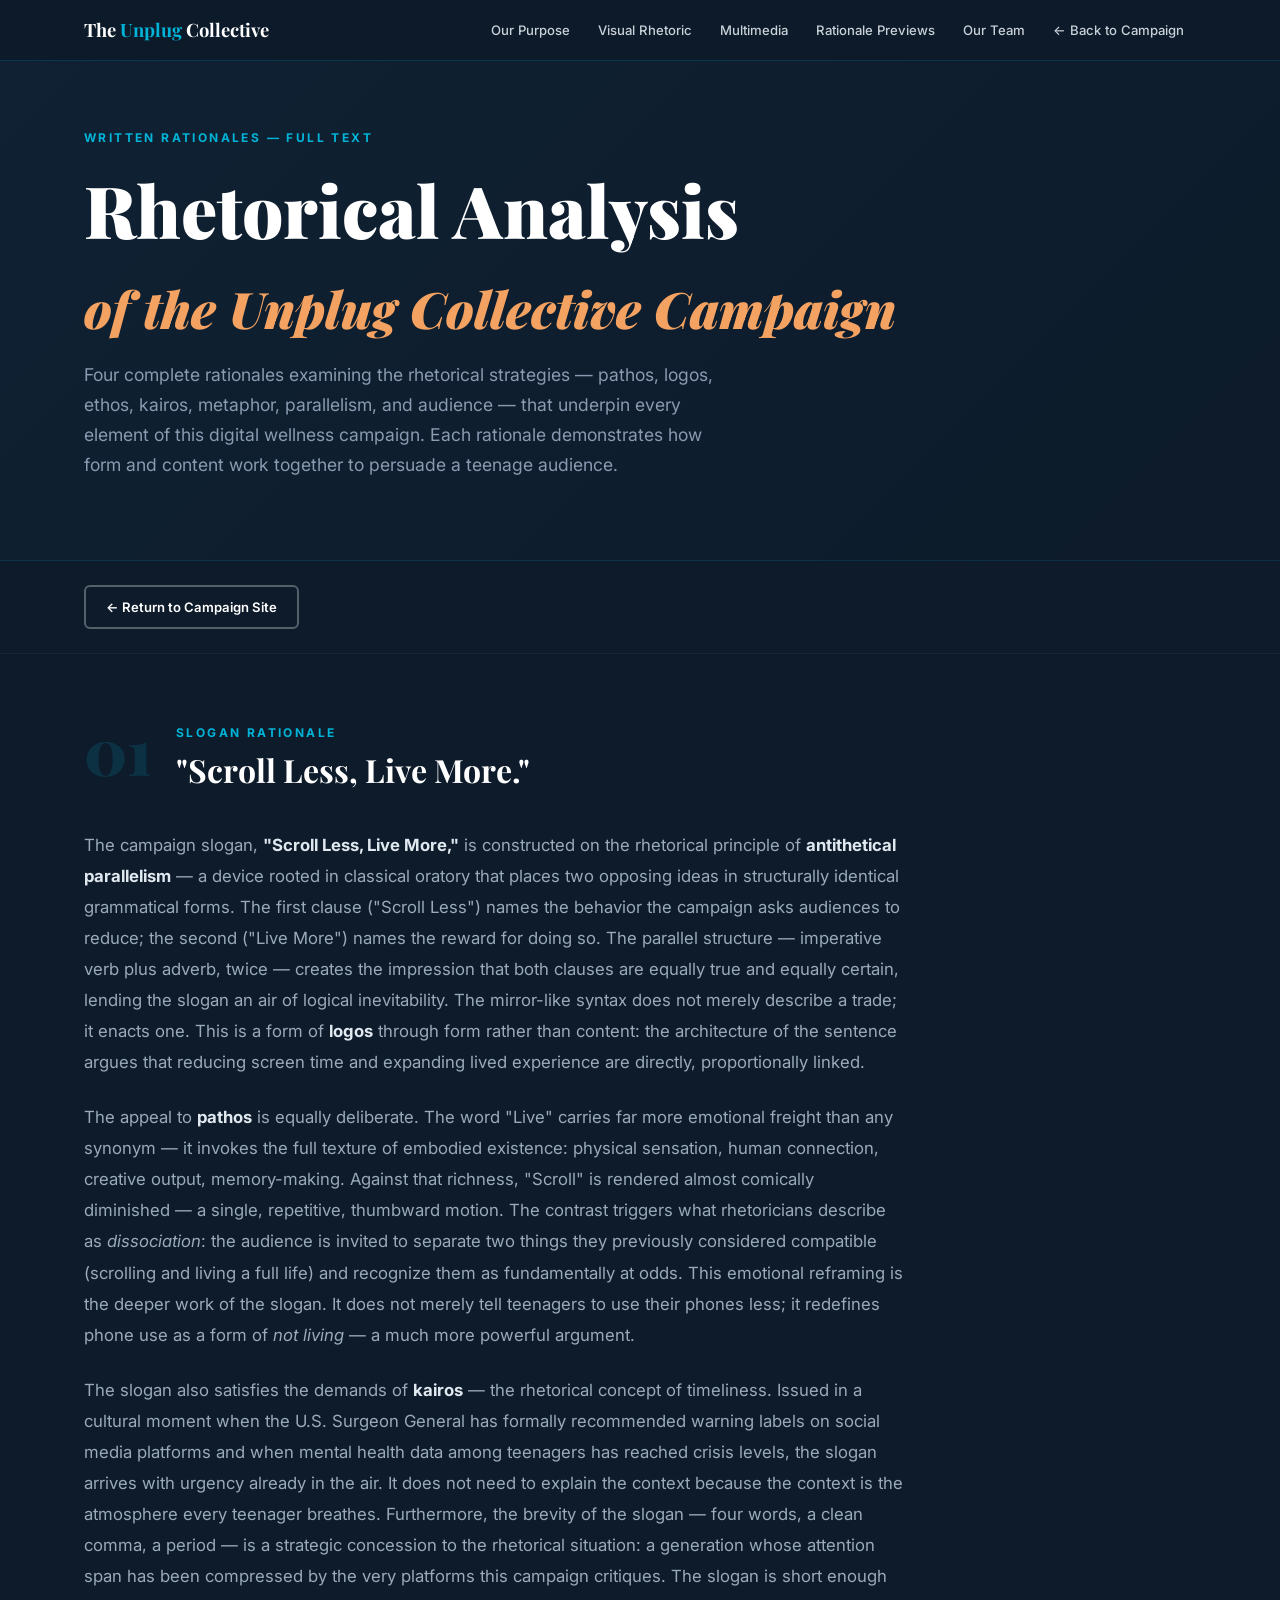
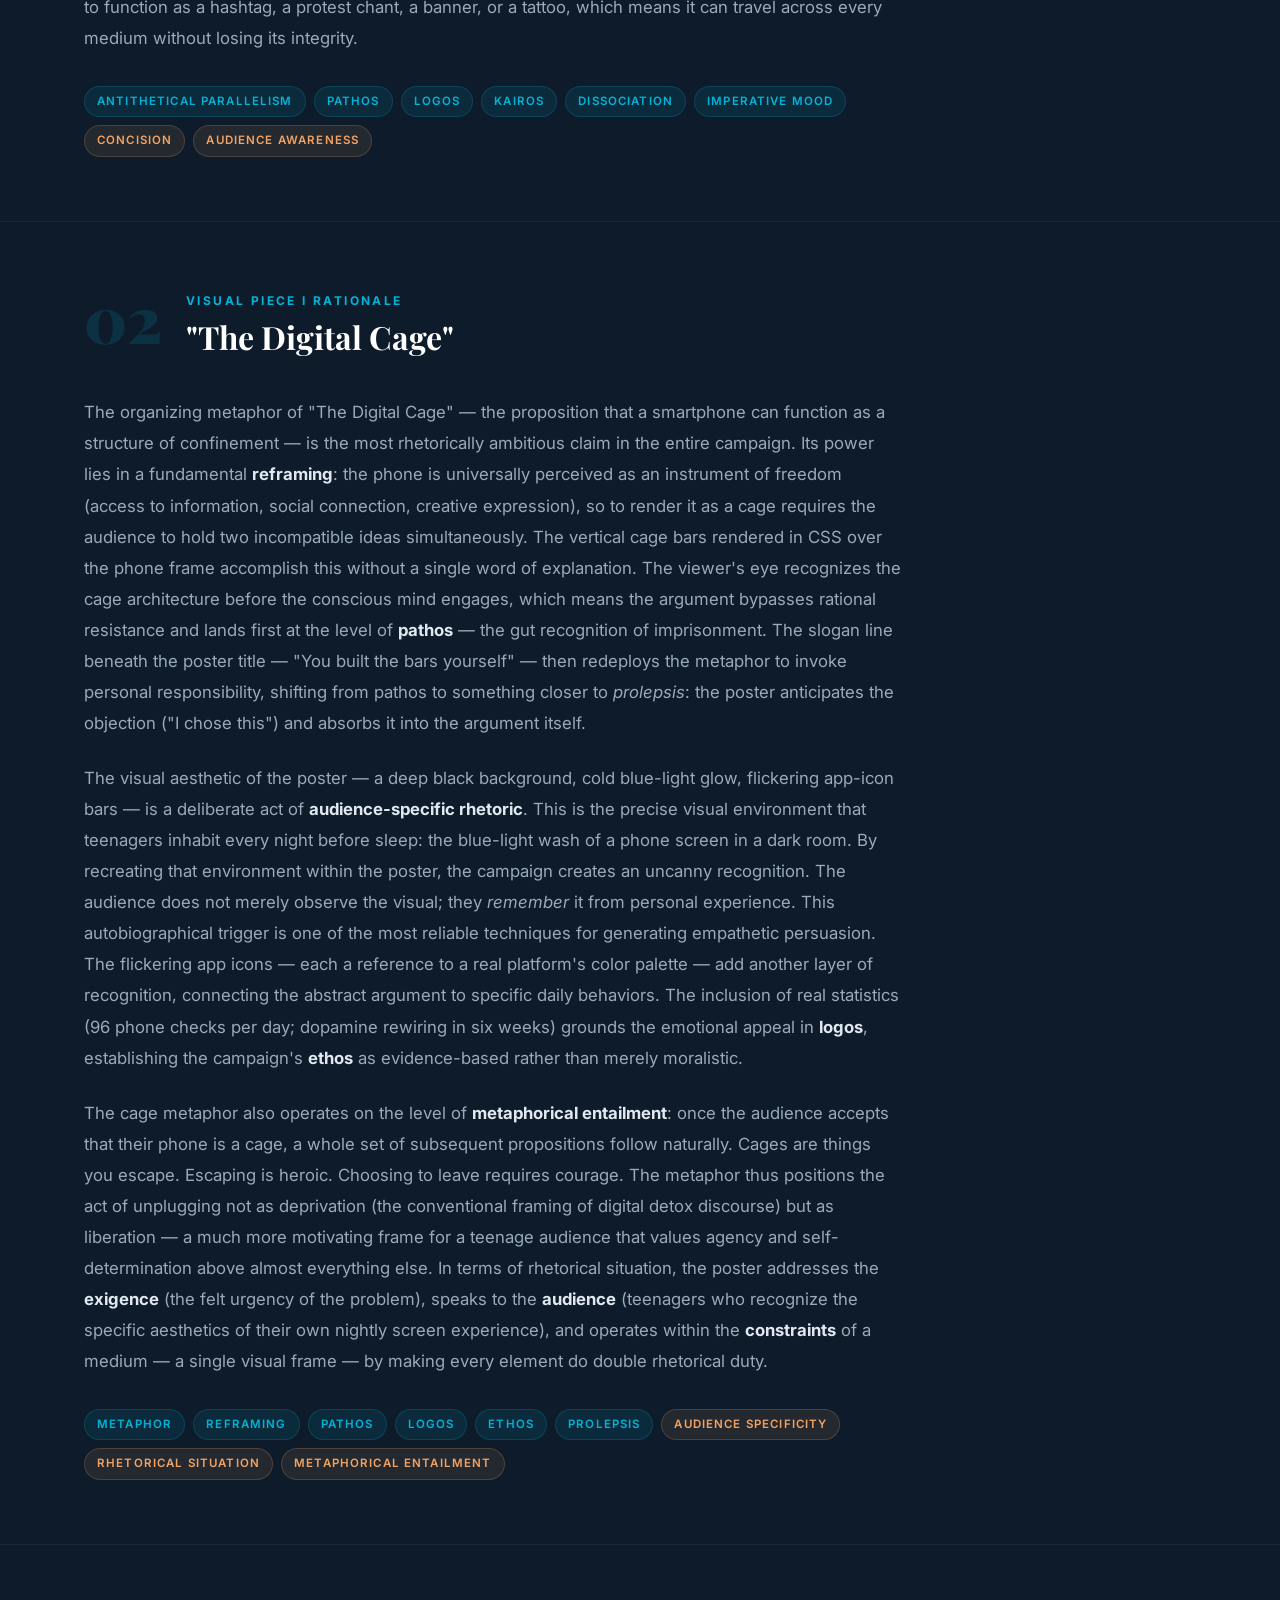
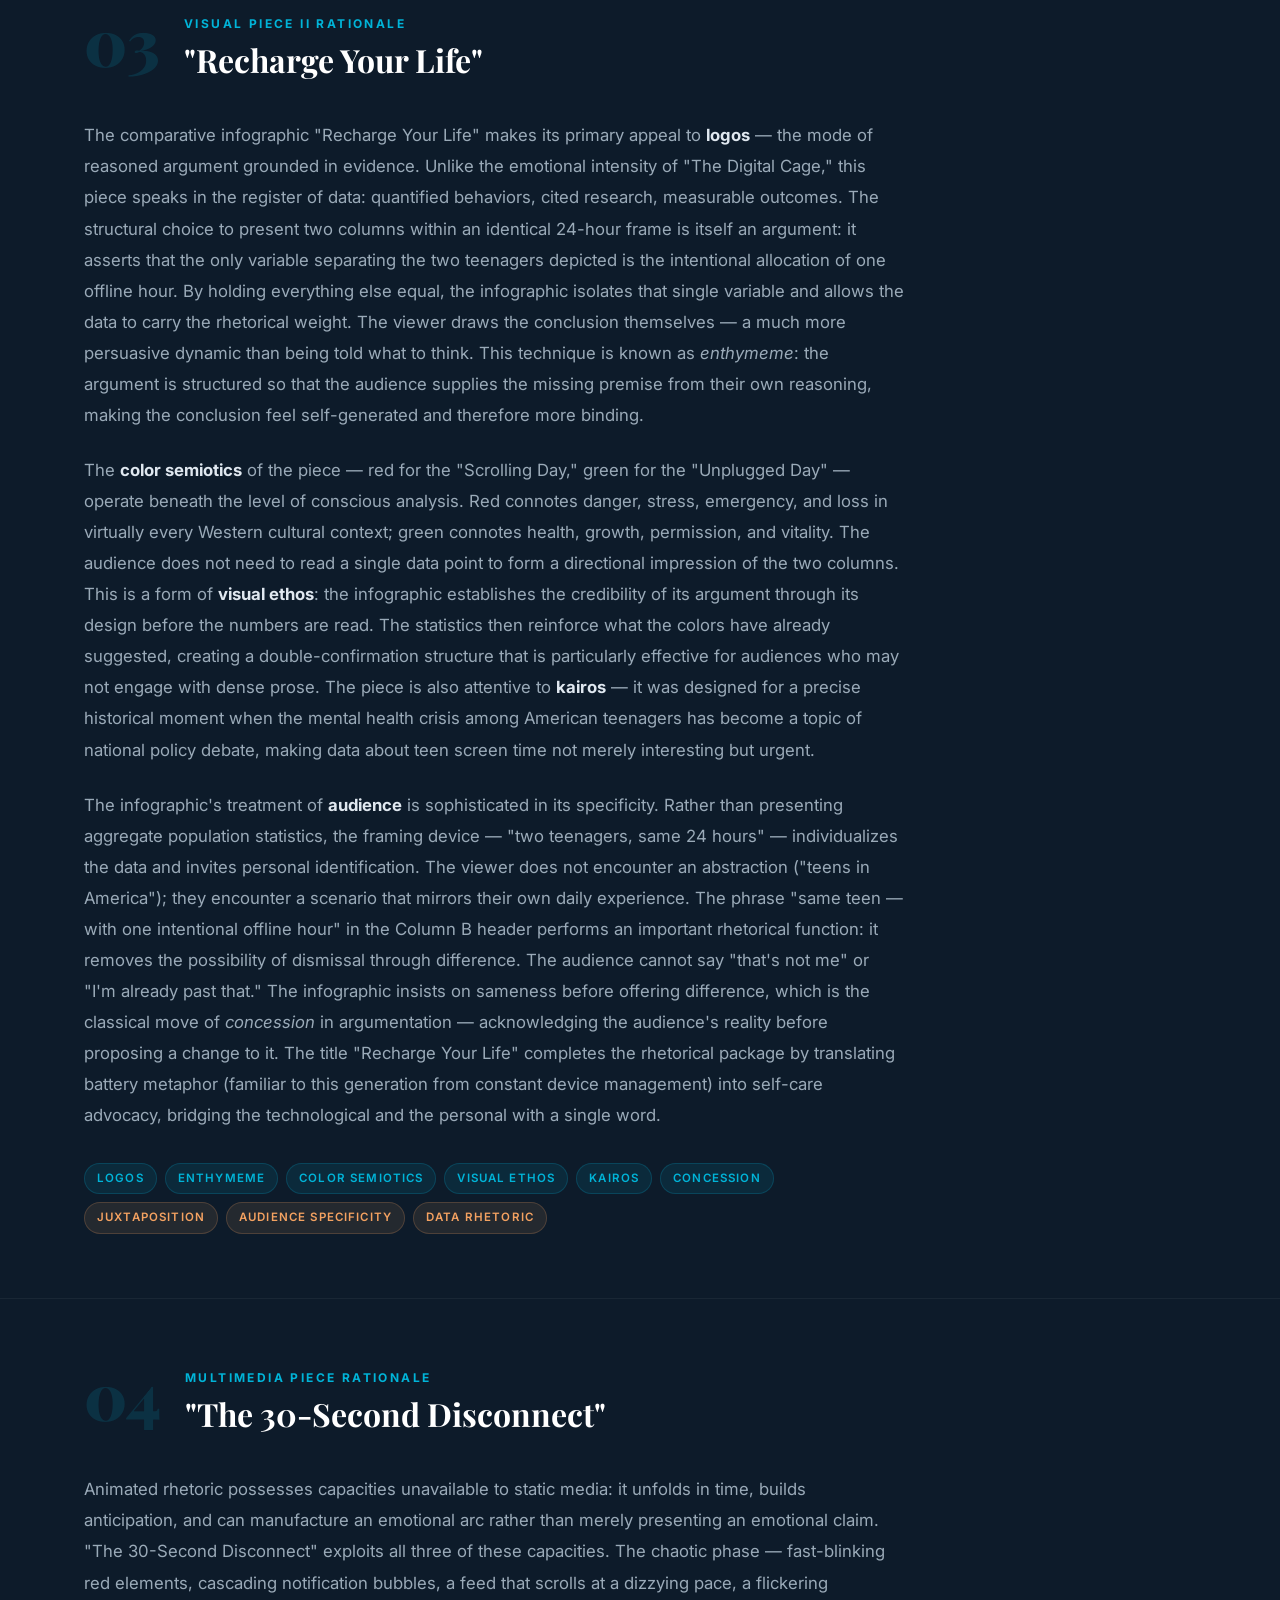
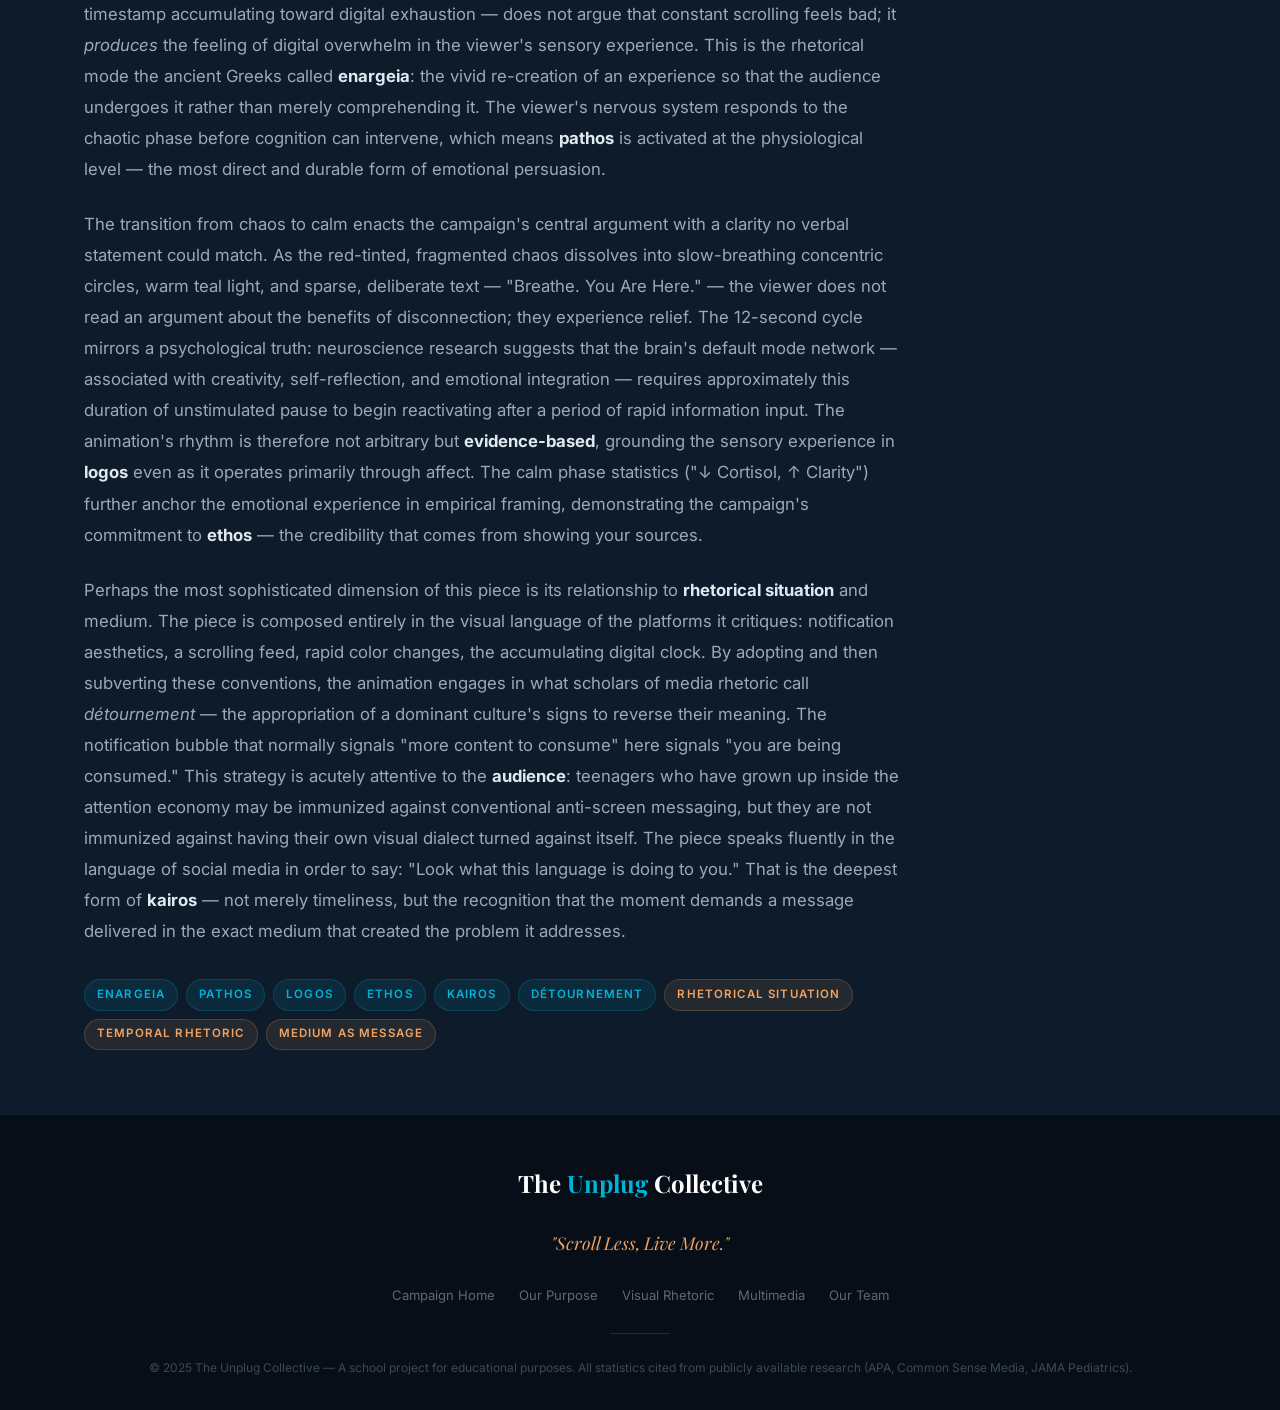
==== rationales.html @ 5e31de17 "Add The Unplug Collective multimedia campaign website Complete three-file campaign site for the digi" ====
<!DOCTYPE html>
<html lang="en">
<head>
  <meta charset="UTF-8" />
  <meta name="viewport" content="width=device-width, initial-scale=1.0" />
  <title>Full Rationales — The Unplug Collective</title>
  <meta name="description" content="Full written rationales for every element of The Unplug Collective campaign, analyzing rhetorical strategies including pathos, logos, ethos, kairos, and more." />
  <link rel="stylesheet" href="styles.css" />
</head>
<body class="rationales-page">

  <!-- ====================================================
       NAVIGATION
  ===================================================== -->
  <nav class="navbar" aria-label="Main navigation">
    <div class="container">
      <a href="index.html" class="nav-brand">The <span>Unplug</span> Collective</a>
      <ul class="nav-links">
        <li><a href="index.html#purpose">Our Purpose</a></li>
        <li><a href="index.html#visual-rhetoric">Visual Rhetoric</a></li>
        <li><a href="index.html#multimedia">Multimedia</a></li>
        <li><a href="index.html#rationales">Rationale Previews</a></li>
        <li><a href="index.html#credits">Our Team</a></li>
        <li><a href="index.html">← Back to Campaign</a></li>
      </ul>
    </div>
  </nav>

  <!-- ====================================================
       PAGE HERO
  ===================================================== -->
  <header class="rationales-page-hero">
    <div class="container">
      <span class="section-label">Written Rationales — Full Text</span>
      <h1>Rhetorical Analysis<br /><em style="font-size:0.7em;color:#f4a261;">of the Unplug Collective Campaign</em></h1>
      <p>
        Four complete rationales examining the rhetorical strategies — pathos, logos, ethos,
        kairos, metaphor, parallelism, and audience — that underpin every element of this
        digital wellness campaign. Each rationale demonstrates how form and content work
        together to persuade a teenage audience.
      </p>
    </div>
  </header>

  <!-- ====================================================
       BACK LINK BAR
  ===================================================== -->
  <div class="back-link-bar">
    <div class="container">
      <a href="index.html" class="btn btn-secondary" style="display:inline-flex;padding:0.55rem 1.25rem;font-size:0.82rem;">
        ← Return to Campaign Site
      </a>
    </div>
  </div>

  <!-- ====================================================
       RATIONALE 1: SLOGAN
  ===================================================== -->
  <section class="rationale-full" id="rationale-slogan">
    <div class="container">

      <div class="rationale-full-header">
        <div class="rf-num">01</div>
        <div class="rf-title-block">
          <span class="section-label">Slogan Rationale</span>
          <h2>"Scroll Less, Live More."</h2>
        </div>
      </div>

      <div class="rationale-body">
        <p>
          The campaign slogan, <strong>"Scroll Less, Live More,"</strong> is constructed on the
          rhetorical principle of <strong>antithetical parallelism</strong> — a device rooted in
          classical oratory that places two opposing ideas in structurally identical grammatical
          forms. The first clause ("Scroll Less") names the behavior the campaign asks audiences
          to reduce; the second ("Live More") names the reward for doing so. The parallel structure
          — imperative verb plus adverb, twice — creates the impression that both clauses are
          equally true and equally certain, lending the slogan an air of logical inevitability.
          The mirror-like syntax does not merely describe a trade; it enacts one. This is a form
          of <strong>logos</strong> through form rather than content: the architecture of the
          sentence argues that reducing screen time and expanding lived experience are directly,
          proportionally linked.
        </p>
        <p>
          The appeal to <strong>pathos</strong> is equally deliberate. The word "Live" carries
          far more emotional freight than any synonym — it invokes the full texture of embodied
          existence: physical sensation, human connection, creative output, memory-making.
          Against that richness, "Scroll" is rendered almost comically diminished — a single,
          repetitive, thumbward motion. The contrast triggers what rhetoricians describe as
          <em>dissociation</em>: the audience is invited to separate two things they previously
          considered compatible (scrolling and living a full life) and recognize them as
          fundamentally at odds. This emotional reframing is the deeper work of the slogan.
          It does not merely tell teenagers to use their phones less; it redefines phone use as
          a form of <em>not living</em> — a much more powerful argument.
        </p>
        <p>
          The slogan also satisfies the demands of <strong>kairos</strong> — the rhetorical
          concept of timeliness. Issued in a cultural moment when the U.S. Surgeon General has
          formally recommended warning labels on social media platforms and when mental health
          data among teenagers has reached crisis levels, the slogan arrives with urgency already
          in the air. It does not need to explain the context because the context is the atmosphere
          every teenager breathes. Furthermore, the brevity of the slogan — four words, a clean
          comma, a period — is a strategic concession to the rhetorical situation: a generation
          whose attention span has been compressed by the very platforms this campaign critiques.
          The slogan is short enough to function as a hashtag, a protest chant, a banner, or a
          tattoo, which means it can travel across every medium without losing its integrity.
        </p>

        <div class="rhetorical-tags">
          <span class="rh-tag">Antithetical Parallelism</span>
          <span class="rh-tag">Pathos</span>
          <span class="rh-tag">Logos</span>
          <span class="rh-tag">Kairos</span>
          <span class="rh-tag">Dissociation</span>
          <span class="rh-tag">Imperative Mood</span>
          <span class="rh-tag gold">Concision</span>
          <span class="rh-tag gold">Audience Awareness</span>
        </div>
      </div>

    </div>
  </section>

  <!-- ====================================================
       RATIONALE 2: THE DIGITAL CAGE
  ===================================================== -->
  <section class="rationale-full" id="rationale-cage">
    <div class="container">

      <div class="rationale-full-header">
        <div class="rf-num">02</div>
        <div class="rf-title-block">
          <span class="section-label">Visual Piece I Rationale</span>
          <h2>"The Digital Cage"</h2>
        </div>
      </div>

      <div class="rationale-body">
        <p>
          The organizing metaphor of "The Digital Cage" — the proposition that a smartphone
          can function as a structure of confinement — is the most rhetorically ambitious
          claim in the entire campaign. Its power lies in a fundamental <strong>reframing</strong>:
          the phone is universally perceived as an instrument of freedom (access to information,
          social connection, creative expression), so to render it as a cage requires the
          audience to hold two incompatible ideas simultaneously. The vertical cage bars
          rendered in CSS over the phone frame accomplish this without a single word of
          explanation. The viewer's eye recognizes the cage architecture before the conscious
          mind engages, which means the argument bypasses rational resistance and lands first
          at the level of <strong>pathos</strong> — the gut recognition of imprisonment.
          The slogan line beneath the poster title — "You built the bars yourself" — then
          redeploys the metaphor to invoke personal responsibility, shifting from pathos to
          something closer to <em>prolepsis</em>: the poster anticipates the objection ("I
          chose this") and absorbs it into the argument itself.
        </p>
        <p>
          The visual aesthetic of the poster — a deep black background, cold blue-light
          glow, flickering app-icon bars — is a deliberate act of <strong>audience-specific
          rhetoric</strong>. This is the precise visual environment that teenagers inhabit
          every night before sleep: the blue-light wash of a phone screen in a dark room.
          By recreating that environment within the poster, the campaign creates an uncanny
          recognition. The audience does not merely observe the visual; they <em>remember</em>
          it from personal experience. This autobiographical trigger is one of the most
          reliable techniques for generating empathetic persuasion. The flickering app icons —
          each a reference to a real platform's color palette — add another layer of
          recognition, connecting the abstract argument to specific daily behaviors.
          The inclusion of real statistics (96 phone checks per day; dopamine rewiring in
          six weeks) grounds the emotional appeal in <strong>logos</strong>, establishing
          the campaign's <strong>ethos</strong> as evidence-based rather than merely
          moralistic.
        </p>
        <p>
          The cage metaphor also operates on the level of <strong>metaphorical entailment</strong>:
          once the audience accepts that their phone is a cage, a whole set of subsequent
          propositions follow naturally. Cages are things you escape. Escaping is heroic.
          Choosing to leave requires courage. The metaphor thus positions the act of unplugging
          not as deprivation (the conventional framing of digital detox discourse) but as
          liberation — a much more motivating frame for a teenage audience that values agency
          and self-determination above almost everything else. In terms of rhetorical
          situation, the poster addresses the <strong>exigence</strong> (the felt urgency
          of the problem), speaks to the <strong>audience</strong> (teenagers who recognize
          the specific aesthetics of their own nightly screen experience), and operates
          within the <strong>constraints</strong> of a medium — a single visual frame —
          by making every element do double rhetorical duty.
        </p>

        <div class="rhetorical-tags">
          <span class="rh-tag">Metaphor</span>
          <span class="rh-tag">Reframing</span>
          <span class="rh-tag">Pathos</span>
          <span class="rh-tag">Logos</span>
          <span class="rh-tag">Ethos</span>
          <span class="rh-tag">Prolepsis</span>
          <span class="rh-tag gold">Audience Specificity</span>
          <span class="rh-tag gold">Rhetorical Situation</span>
          <span class="rh-tag gold">Metaphorical Entailment</span>
        </div>
      </div>

    </div>
  </section>

  <!-- ====================================================
       RATIONALE 3: RECHARGE YOUR LIFE
  ===================================================== -->
  <section class="rationale-full" id="rationale-recharge">
    <div class="container">

      <div class="rationale-full-header">
        <div class="rf-num">03</div>
        <div class="rf-title-block">
          <span class="section-label">Visual Piece II Rationale</span>
          <h2>"Recharge Your Life"</h2>
        </div>
      </div>

      <div class="rationale-body">
        <p>
          The comparative infographic "Recharge Your Life" makes its primary appeal to
          <strong>logos</strong> — the mode of reasoned argument grounded in evidence.
          Unlike the emotional intensity of "The Digital Cage," this piece speaks in the
          register of data: quantified behaviors, cited research, measurable outcomes.
          The structural choice to present two columns within an identical 24-hour frame
          is itself an argument: it asserts that the only variable separating the two
          teenagers depicted is the intentional allocation of one offline hour. By holding
          everything else equal, the infographic isolates that single variable and allows
          the data to carry the rhetorical weight. The viewer draws the conclusion
          themselves — a much more persuasive dynamic than being told what to think.
          This technique is known as <em>enthymeme</em>: the argument is structured so
          that the audience supplies the missing premise from their own reasoning,
          making the conclusion feel self-generated and therefore more binding.
        </p>
        <p>
          The <strong>color semiotics</strong> of the piece — red for the "Scrolling Day,"
          green for the "Unplugged Day" — operate beneath the level of conscious analysis.
          Red connotes danger, stress, emergency, and loss in virtually every Western cultural
          context; green connotes health, growth, permission, and vitality. The audience
          does not need to read a single data point to form a directional impression of the
          two columns. This is a form of <strong>visual ethos</strong>: the infographic
          establishes the credibility of its argument through its design before the numbers
          are read. The statistics then reinforce what the colors have already suggested,
          creating a double-confirmation structure that is particularly effective for
          audiences who may not engage with dense prose. The piece is also attentive to
          <strong>kairos</strong> — it was designed for a precise historical moment when
          the mental health crisis among American teenagers has become a topic of national
          policy debate, making data about teen screen time not merely interesting but urgent.
        </p>
        <p>
          The infographic's treatment of <strong>audience</strong> is sophisticated in
          its specificity. Rather than presenting aggregate population statistics, the
          framing device — "two teenagers, same 24 hours" — individualizes the data and
          invites personal identification. The viewer does not encounter an abstraction
          ("teens in America"); they encounter a scenario that mirrors their own daily
          experience. The phrase "same teen — with one intentional offline hour" in the
          Column B header performs an important rhetorical function: it removes the
          possibility of dismissal through difference. The audience cannot say "that's
          not me" or "I'm already past that." The infographic insists on sameness before
          offering difference, which is the classical move of <em>concession</em> in
          argumentation — acknowledging the audience's reality before proposing a change
          to it. The title "Recharge Your Life" completes the rhetorical package by
          translating battery metaphor (familiar to this generation from constant device
          management) into self-care advocacy, bridging the technological and the personal
          with a single word.
        </p>

        <div class="rhetorical-tags">
          <span class="rh-tag">Logos</span>
          <span class="rh-tag">Enthymeme</span>
          <span class="rh-tag">Color Semiotics</span>
          <span class="rh-tag">Visual Ethos</span>
          <span class="rh-tag">Kairos</span>
          <span class="rh-tag">Concession</span>
          <span class="rh-tag gold">Juxtaposition</span>
          <span class="rh-tag gold">Audience Specificity</span>
          <span class="rh-tag gold">Data Rhetoric</span>
        </div>
      </div>

    </div>
  </section>

  <!-- ====================================================
       RATIONALE 4: THE 30-SECOND DISCONNECT
  ===================================================== -->
  <section class="rationale-full" id="rationale-multimedia">
    <div class="container">

      <div class="rationale-full-header">
        <div class="rf-num">04</div>
        <div class="rf-title-block">
          <span class="section-label">Multimedia Piece Rationale</span>
          <h2>"The 30-Second Disconnect"</h2>
        </div>
      </div>

      <div class="rationale-body">
        <p>
          Animated rhetoric possesses capacities unavailable to static media: it unfolds
          in time, builds anticipation, and can manufacture an emotional arc rather than
          merely presenting an emotional claim. "The 30-Second Disconnect" exploits all
          three of these capacities. The chaotic phase — fast-blinking red elements,
          cascading notification bubbles, a feed that scrolls at a dizzying pace, a
          flickering timestamp accumulating toward digital exhaustion — does not argue
          that constant scrolling feels bad; it <em>produces</em> the feeling of digital
          overwhelm in the viewer's sensory experience. This is the rhetorical mode
          the ancient Greeks called <strong>enargeia</strong>: the vivid re-creation
          of an experience so that the audience undergoes it rather than merely
          comprehending it. The viewer's nervous system responds to the chaotic phase
          before cognition can intervene, which means <strong>pathos</strong> is
          activated at the physiological level — the most direct and durable form
          of emotional persuasion.
        </p>
        <p>
          The transition from chaos to calm enacts the campaign's central argument
          with a clarity no verbal statement could match. As the red-tinted,
          fragmented chaos dissolves into slow-breathing concentric circles,
          warm teal light, and sparse, deliberate text — "Breathe. You Are Here." —
          the viewer does not read an argument about the benefits of disconnection;
          they experience relief. The 12-second cycle mirrors a psychological truth:
          neuroscience research suggests that the brain's default mode network —
          associated with creativity, self-reflection, and emotional integration —
          requires approximately this duration of unstimulated pause to begin
          reactivating after a period of rapid information input. The animation's
          rhythm is therefore not arbitrary but <strong>evidence-based</strong>,
          grounding the sensory experience in <strong>logos</strong> even as it
          operates primarily through affect. The calm phase statistics ("↓ Cortisol,
          ↑ Clarity") further anchor the emotional experience in empirical framing,
          demonstrating the campaign's commitment to <strong>ethos</strong> — the
          credibility that comes from showing your sources.
        </p>
        <p>
          Perhaps the most sophisticated dimension of this piece is its relationship
          to <strong>rhetorical situation</strong> and medium. The piece is composed
          entirely in the visual language of the platforms it critiques: notification
          aesthetics, a scrolling feed, rapid color changes, the accumulating digital
          clock. By adopting and then subverting these conventions, the animation
          engages in what scholars of media rhetoric call <em>détournement</em> —
          the appropriation of a dominant culture's signs to reverse their meaning.
          The notification bubble that normally signals "more content to consume"
          here signals "you are being consumed." This strategy is acutely attentive
          to the <strong>audience</strong>: teenagers who have grown up inside the
          attention economy may be immunized against conventional anti-screen
          messaging, but they are not immunized against having their own visual
          dialect turned against itself. The piece speaks fluently in the language
          of social media in order to say: "Look what this language is doing to you."
          That is the deepest form of <strong>kairos</strong> — not merely timeliness,
          but the recognition that the moment demands a message delivered in the
          exact medium that created the problem it addresses.
        </p>

        <div class="rhetorical-tags">
          <span class="rh-tag">Enargeia</span>
          <span class="rh-tag">Pathos</span>
          <span class="rh-tag">Logos</span>
          <span class="rh-tag">Ethos</span>
          <span class="rh-tag">Kairos</span>
          <span class="rh-tag">Détournement</span>
          <span class="rh-tag gold">Rhetorical Situation</span>
          <span class="rh-tag gold">Temporal Rhetoric</span>
          <span class="rh-tag gold">Medium as Message</span>
        </div>
      </div>

    </div>
  </section>

  <!-- ====================================================
       FOOTER
  ===================================================== -->
  <footer>
    <div class="container">
      <div class="footer-inner">
        <div class="footer-brand">The <span>Unplug</span> Collective</div>
        <div class="footer-slogan">"Scroll Less, Live More."</div>

        <nav aria-label="Footer navigation">
          <ul class="footer-nav">
            <li><a href="index.html">Campaign Home</a></li>
            <li><a href="index.html#purpose">Our Purpose</a></li>
            <li><a href="index.html#visual-rhetoric">Visual Rhetoric</a></li>
            <li><a href="index.html#multimedia">Multimedia</a></li>
            <li><a href="index.html#credits">Our Team</a></li>
          </ul>
        </nav>

        <div class="footer-divider"></div>

        <p class="footer-copy">
          &copy; 2025 The Unplug Collective &mdash; A school project for educational purposes.
          All statistics cited from publicly available research (APA, Common Sense Media, JAMA Pediatrics).
        </p>
      </div>
    </div>
  </footer>

  <!-- Scroll animation script (same as index) -->
  <script>
    (function () {
      'use strict';
      var fadeEls = document.querySelectorAll('.fade-in');
      if ('IntersectionObserver' in window) {
        var observer = new IntersectionObserver(function (entries) {
          entries.forEach(function (entry) {
            if (entry.isIntersecting) {
              entry.target.style.animationPlayState = 'running';
              entry.target.classList.add('visible');
              observer.unobserve(entry.target);
            }
          });
        }, { threshold: 0.12, rootMargin: '0px 0px -40px 0px' });
        fadeEls.forEach(function (el) {
          el.style.animationPlayState = 'paused';
          observer.observe(el);
        });
      } else {
        fadeEls.forEach(function (el) {
          el.classList.add('visible');
          el.style.opacity = '1';
        });
      }

      var navbar = document.querySelector('.navbar');
      window.addEventListener('scroll', function () {
        navbar.style.background = window.scrollY > 60
          ? 'rgba(13, 27, 42, 0.98)'
          : 'rgba(13, 27, 42, 0.92)';
      }, { passive: true });
    })();
  </script>

</body>
</html>
---- styles.css ----
/* ============================================================
   The Unplug Collective — styles.css
   Color Palette:
     Deep Navy   #0d1b2a
     Teal Accent #00b4d8
     Warm Gold   #f4a261
     Clean White #ffffff
     Soft Gray   #e9ecef
   ============================================================ */

@import url('https://fonts.googleapis.com/css2?family=Inter:wght@300;400;500;600;700&family=Playfair+Display:ital,wght@0,400;0,600;0,700;0,900;1,400;1,700&display=swap');

/* ── Reset & Base ─────────────────────────────────────────── */
*, *::before, *::after {
  box-sizing: border-box;
  margin: 0;
  padding: 0;
}

html {
  scroll-behavior: smooth;
  font-size: 16px;
}

body {
  font-family: 'Inter', sans-serif;
  background-color: #0d1b2a;
  color: #e9ecef;
  line-height: 1.7;
  overflow-x: hidden;
}

/* ── Typography ───────────────────────────────────────────── */
h1, h2, h3, h4 {
  font-family: 'Playfair Display', serif;
  line-height: 1.25;
}

h1 { font-size: clamp(2.4rem, 6vw, 4.5rem); font-weight: 900; }
h2 { font-size: clamp(1.8rem, 4vw, 3rem);   font-weight: 700; }
h3 { font-size: clamp(1.3rem, 3vw, 2rem);   font-weight: 600; }
h4 { font-size: 1.15rem; font-weight: 600; }

p { font-size: 1rem; color: #c9d1d9; }

a {
  color: #00b4d8;
  text-decoration: none;
  transition: color 0.25s;
}
a:hover { color: #f4a261; }

strong { color: #ffffff; }

/* ── Utility ──────────────────────────────────────────────── */
.container {
  max-width: 1160px;
  margin: 0 auto;
  padding: 0 1.5rem;
}

.section-label {
  display: inline-block;
  font-family: 'Inter', sans-serif;
  font-size: 0.75rem;
  font-weight: 700;
  letter-spacing: 0.2em;
  text-transform: uppercase;
  color: #00b4d8;
  margin-bottom: 0.75rem;
}

.section-title {
  margin-bottom: 1.25rem;
  color: #ffffff;
}

.section-intro {
  max-width: 680px;
  font-size: 1.05rem;
  margin-bottom: 3rem;
}

.highlight { color: #00b4d8; }
.highlight-gold { color: #f4a261; }

section {
  padding: 6rem 0;
}

/* ── Fade-in Animation ────────────────────────────────────── */
@keyframes fadeInUp {
  from { opacity: 0; transform: translateY(32px); }
  to   { opacity: 1; transform: translateY(0); }
}

.fade-in {
  opacity: 0;
  animation: fadeInUp 0.8s ease forwards;
}

.fade-in.visible {
  opacity: 1;
}

.delay-1 { animation-delay: 0.15s; }
.delay-2 { animation-delay: 0.30s; }
.delay-3 { animation-delay: 0.45s; }
.delay-4 { animation-delay: 0.60s; }
.delay-5 { animation-delay: 0.75s; }

/* ── Navigation ───────────────────────────────────────────── */
.navbar {
  position: fixed;
  top: 0;
  left: 0;
  right: 0;
  z-index: 1000;
  background: rgba(13, 27, 42, 0.92);
  backdrop-filter: blur(12px);
  border-bottom: 1px solid rgba(0, 180, 216, 0.18);
  padding: 0.9rem 0;
  transition: background 0.3s;
}

.navbar .container {
  display: flex;
  align-items: center;
  justify-content: space-between;
  flex-wrap: wrap;
  gap: 0.75rem;
}

.nav-brand {
  font-family: 'Playfair Display', serif;
  font-size: 1.15rem;
  font-weight: 700;
  color: #ffffff;
  white-space: nowrap;
}

.nav-brand span { color: #00b4d8; }

.nav-links {
  display: flex;
  align-items: center;
  flex-wrap: wrap;
  gap: 0.25rem;
  list-style: none;
}

.nav-links a {
  font-size: 0.82rem;
  font-weight: 500;
  color: #c9d1d9;
  padding: 0.4rem 0.75rem;
  border-radius: 4px;
  transition: background 0.2s, color 0.2s;
}

.nav-links a:hover {
  background: rgba(0, 180, 216, 0.12);
  color: #00b4d8;
}

/* ── Hero Section ─────────────────────────────────────────── */
.hero {
  min-height: 100vh;
  display: flex;
  align-items: center;
  position: relative;
  overflow: hidden;
  padding: 7rem 0 5rem;
  background: radial-gradient(ellipse at 20% 50%, rgba(0, 180, 216, 0.12) 0%, transparent 60%),
              radial-gradient(ellipse at 80% 20%, rgba(244, 162, 97, 0.08) 0%, transparent 50%),
              #0d1b2a;
}

.hero::before {
  content: '';
  position: absolute;
  inset: 0;
  background-image:
    radial-gradient(1px 1px at 20% 30%, rgba(0,180,216,0.4) 0%, transparent 100%),
    radial-gradient(1px 1px at 80% 60%, rgba(244,162,97,0.3) 0%, transparent 100%),
    radial-gradient(1px 1px at 50% 80%, rgba(255,255,255,0.15) 0%, transparent 100%);
  pointer-events: none;
}

/* Particle-like background dots */
.hero::after {
  content: '';
  position: absolute;
  inset: 0;
  background-image:
    repeating-radial-gradient(circle at 10% 20%, rgba(0,180,216,0.03) 0, rgba(0,180,216,0.03) 1px, transparent 1px, transparent 100%),
    repeating-radial-gradient(circle at 90% 80%, rgba(244,162,97,0.03) 0, rgba(244,162,97,0.03) 1px, transparent 1px, transparent 100%);
  background-size: 60px 60px, 80px 80px;
  pointer-events: none;
}

.hero-content {
  position: relative;
  z-index: 1;
  max-width: 820px;
}

@keyframes heroSlideIn {
  from { opacity: 0; transform: translateY(50px); }
  to   { opacity: 1; transform: translateY(0); }
}

.hero-eyebrow {
  display: inline-flex;
  align-items: center;
  gap: 0.6rem;
  font-size: 0.78rem;
  font-weight: 600;
  letter-spacing: 0.2em;
  text-transform: uppercase;
  color: #00b4d8;
  margin-bottom: 1.5rem;
  animation: heroSlideIn 0.7s ease both;
}

.hero-eyebrow::before {
  content: '';
  display: inline-block;
  width: 32px;
  height: 2px;
  background: #00b4d8;
  border-radius: 2px;
}

.hero-title {
  color: #ffffff;
  margin-bottom: 0.5rem;
  animation: heroSlideIn 0.7s 0.15s ease both;
}

.hero-slogan {
  font-family: 'Playfair Display', serif;
  font-style: italic;
  font-size: clamp(1.5rem, 3.5vw, 2.4rem);
  font-weight: 400;
  color: #f4a261;
  margin-bottom: 1.75rem;
  animation: heroSlideIn 0.7s 0.3s ease both;
}

.hero-subheadline {
  font-size: clamp(1rem, 2vw, 1.2rem);
  color: #a8b4c0;
  max-width: 640px;
  margin-bottom: 2.5rem;
  animation: heroSlideIn 0.7s 0.45s ease both;
}

.hero-cta {
  display: flex;
  flex-wrap: wrap;
  gap: 1rem;
  animation: heroSlideIn 0.7s 0.6s ease both;
}

.btn {
  display: inline-flex;
  align-items: center;
  gap: 0.5rem;
  padding: 0.85rem 2rem;
  border-radius: 6px;
  font-family: 'Inter', sans-serif;
  font-size: 0.9rem;
  font-weight: 600;
  cursor: pointer;
  border: 2px solid transparent;
  transition: all 0.25s;
  text-decoration: none;
}

.btn-primary {
  background: #00b4d8;
  color: #0d1b2a;
  border-color: #00b4d8;
}

.btn-primary:hover {
  background: #0096c7;
  border-color: #0096c7;
  color: #0d1b2a;
  transform: translateY(-2px);
  box-shadow: 0 8px 24px rgba(0, 180, 216, 0.35);
}

.btn-secondary {
  background: transparent;
  color: #ffffff;
  border-color: rgba(255,255,255,0.3);
}

.btn-secondary:hover {
  border-color: #f4a261;
  color: #f4a261;
  background: rgba(244, 162, 97, 0.08);
  transform: translateY(-2px);
}

.hero-stats {
  display: flex;
  flex-wrap: wrap;
  gap: 2rem;
  margin-top: 4rem;
  padding-top: 3rem;
  border-top: 1px solid rgba(255,255,255,0.08);
  animation: heroSlideIn 0.7s 0.75s ease both;
}

.hero-stat-item {
  text-align: left;
}

.hero-stat-number {
  font-family: 'Playfair Display', serif;
  font-size: 2.4rem;
  font-weight: 900;
  color: #00b4d8;
  line-height: 1;
  margin-bottom: 0.25rem;
}

.hero-stat-label {
  font-size: 0.8rem;
  color: #7a8a99;
  text-transform: uppercase;
  letter-spacing: 0.1em;
}

/* ── Purpose Section ──────────────────────────────────────── */
.purpose {
  background: linear-gradient(135deg, #0f2133 0%, #0d1b2a 100%);
  border-top: 1px solid rgba(0,180,216,0.1);
  border-bottom: 1px solid rgba(0,180,216,0.1);
}

.purpose-grid {
  display: grid;
  grid-template-columns: 1fr 1fr;
  gap: 4rem;
  align-items: center;
}

.purpose-text h2 {
  color: #ffffff;
  margin-bottom: 1.5rem;
}

.purpose-text p {
  margin-bottom: 1.25rem;
  font-size: 1.05rem;
  color: #b0bec5;
}

.purpose-text p:last-of-type { margin-bottom: 0; }

.purpose-callout {
  background: linear-gradient(135deg, rgba(0,180,216,0.1) 0%, rgba(244,162,97,0.07) 100%);
  border: 1px solid rgba(0,180,216,0.25);
  border-left: 4px solid #00b4d8;
  border-radius: 0 8px 8px 0;
  padding: 2rem 2.5rem;
}

.purpose-callout blockquote {
  font-family: 'Playfair Display', serif;
  font-style: italic;
  font-size: 1.4rem;
  color: #ffffff;
  margin-bottom: 1rem;
  line-height: 1.5;
}

.purpose-callout cite {
  font-size: 0.85rem;
  color: #00b4d8;
  font-style: normal;
  font-weight: 600;
  letter-spacing: 0.1em;
  text-transform: uppercase;
}

.purpose-pillars {
  display: grid;
  gap: 1rem;
  margin-top: 2rem;
}

.purpose-pillar {
  display: flex;
  align-items: flex-start;
  gap: 1rem;
  padding: 1.25rem;
  background: rgba(255,255,255,0.03);
  border: 1px solid rgba(255,255,255,0.07);
  border-radius: 8px;
  transition: border-color 0.25s, background 0.25s;
}

.purpose-pillar:hover {
  border-color: rgba(0,180,216,0.3);
  background: rgba(0,180,216,0.05);
}

.pillar-icon {
  font-size: 1.6rem;
  flex-shrink: 0;
  margin-top: 0.1rem;
}

.pillar-body h4 { color: #ffffff; margin-bottom: 0.25rem; }
.pillar-body p  { font-size: 0.88rem; color: #8a9ab0; margin: 0; }

/* ── Visual Rhetoric ──────────────────────────────────────── */
.visual-rhetoric {
  background: #0d1b2a;
}

.vr-grid {
  display: grid;
  grid-template-columns: 1fr 1fr;
  gap: 2.5rem;
  margin-top: 1rem;
}

/* ── Poster A: The Digital Cage ───────────────────────────── */
.poster-cage {
  background: #000507;
  border-radius: 16px;
  overflow: hidden;
  position: relative;
  min-height: 580px;
  display: flex;
  flex-direction: column;
  align-items: center;
  justify-content: flex-start;
  padding: 2.5rem 2rem 2rem;
  border: 1px solid rgba(0, 180, 216, 0.15);
  box-shadow: 0 0 60px rgba(0, 180, 216, 0.07), inset 0 0 80px rgba(0, 100, 180, 0.06);
}

/* Blue-glow ambient background */
.poster-cage::before {
  content: '';
  position: absolute;
  inset: 0;
  background: radial-gradient(ellipse at 50% 60%,
    rgba(0, 140, 220, 0.22) 0%,
    rgba(0, 60, 120, 0.12) 40%,
    transparent 70%);
  pointer-events: none;
}

.cage-label {
  position: relative;
  z-index: 2;
  font-size: 0.65rem;
  font-weight: 700;
  letter-spacing: 0.25em;
  text-transform: uppercase;
  color: rgba(0, 180, 216, 0.6);
  margin-bottom: 1.2rem;
  text-align: center;
}

/* Phone frame */
.phone-frame {
  position: relative;
  z-index: 2;
  width: 160px;
  height: 290px;
  background: #060f18;
  border: 3px solid rgba(0, 180, 216, 0.5);
  border-radius: 28px;
  margin: 0 auto 2rem;
  box-shadow:
    0 0 30px rgba(0, 180, 216, 0.4),
    0 0 70px rgba(0, 120, 200, 0.2),
    inset 0 0 20px rgba(0, 60, 120, 0.4);
  display: flex;
  flex-direction: column;
  align-items: center;
  justify-content: flex-start;
  overflow: hidden;
  padding-top: 0.6rem;
}

/* Phone notch */
.phone-frame::before {
  content: '';
  display: block;
  width: 50px;
  height: 10px;
  background: rgba(0, 180, 216, 0.3);
  border-radius: 0 0 8px 8px;
  margin-bottom: 0.5rem;
  flex-shrink: 0;
}

/* Screen glow fill */
.phone-screen {
  flex: 1;
  width: 100%;
  background: linear-gradient(180deg, rgba(0,80,160,0.25) 0%, rgba(0,20,60,0.6) 100%);
  display: flex;
  flex-direction: column;
  align-items: center;
  justify-content: space-around;
  padding: 0.5rem 0.6rem;
}

/* App-icon "bars" overlaid — each a rectangle with glow */
.app-bars {
  width: 100%;
  display: grid;
  grid-template-columns: 1fr 1fr 1fr;
  gap: 5px;
  padding: 0 4px;
}

@keyframes barFlicker {
  0%, 100% { opacity: 1; }
  45%       { opacity: 0.6; }
  55%       { opacity: 0.9; }
}

.app-bar {
  height: 36px;
  border-radius: 7px;
  display: flex;
  align-items: center;
  justify-content: center;
  font-size: 0.45rem;
  font-weight: 700;
  color: rgba(255,255,255,0.6);
  letter-spacing: 0.05em;
  text-transform: uppercase;
}

.app-bar:nth-child(1) { background: rgba(229, 57, 53, 0.55);  box-shadow: 0 0 8px rgba(229,57,53,0.4);  animation: barFlicker 3.1s 0.0s infinite; }
.app-bar:nth-child(2) { background: rgba(30, 136, 229, 0.55); box-shadow: 0 0 8px rgba(30,136,229,0.4); animation: barFlicker 2.8s 0.4s infinite; }
.app-bar:nth-child(3) { background: rgba(67, 160, 71, 0.55);  box-shadow: 0 0 8px rgba(67,160,71,0.4);  animation: barFlicker 3.5s 0.2s infinite; }
.app-bar:nth-child(4) { background: rgba(171, 71, 188, 0.55); box-shadow: 0 0 8px rgba(171,71,188,0.4); animation: barFlicker 2.6s 0.6s infinite; }
.app-bar:nth-child(5) { background: rgba(255, 167, 38, 0.55); box-shadow: 0 0 8px rgba(255,167,38,0.4); animation: barFlicker 3.8s 0.1s infinite; }
.app-bar:nth-child(6) { background: rgba(0, 172, 193, 0.55);  box-shadow: 0 0 8px rgba(0,172,193,0.4);  animation: barFlicker 3.2s 0.5s infinite; }

/* Notification feed inside phone */
.phone-feed {
  width: 100%;
  display: flex;
  flex-direction: column;
  gap: 4px;
}

.feed-line {
  height: 6px;
  border-radius: 3px;
  background: rgba(0, 180, 216, 0.25);
}
.feed-line:nth-child(odd)  { width: 90%; background: rgba(0,180,216,0.2); }
.feed-line:nth-child(even) { width: 70%; background: rgba(255,255,255,0.1); }

/* Screen time counter at bottom of phone */
.phone-counter {
  font-size: 0.5rem;
  font-weight: 700;
  color: rgba(0,180,216,0.8);
  letter-spacing: 0.1em;
  text-align: center;
}

/* Cage bars overlaid on top of phone */
.cage-bars-overlay {
  position: absolute;
  top: 0;
  bottom: 0;
  left: 50%;
  transform: translateX(-50%);
  width: 166px;
  display: flex;
  justify-content: space-between;
  z-index: 5;
  pointer-events: none;
}

.cage-bar {
  width: 5px;
  background: linear-gradient(180deg, rgba(0,180,216,0.7) 0%, rgba(0,80,180,0.5) 100%);
  border-radius: 2px;
  box-shadow: 0 0 8px rgba(0,180,216,0.5);
}

/* Typographic elements below phone */
.cage-headline {
  position: relative;
  z-index: 2;
  font-family: 'Playfair Display', serif;
  font-size: 1.9rem;
  font-weight: 900;
  color: #ffffff;
  text-align: center;
  letter-spacing: -0.01em;
  text-shadow: 0 0 30px rgba(0,180,216,0.6), 0 0 60px rgba(0,100,200,0.3);
  margin-bottom: 0.4rem;
  line-height: 1.15;
}

.cage-sub {
  position: relative;
  z-index: 2;
  font-size: 0.75rem;
  font-weight: 500;
  letter-spacing: 0.18em;
  text-transform: uppercase;
  color: rgba(0,180,216,0.65);
  text-align: center;
  margin-bottom: 1.4rem;
}

/* Stat pills below poster title */
.cage-stats {
  position: relative;
  z-index: 2;
  display: flex;
  flex-direction: column;
  gap: 0.5rem;
  width: 100%;
}

.cage-stat-line {
  display: flex;
  align-items: center;
  gap: 0.6rem;
  font-size: 0.78rem;
  color: rgba(180, 210, 230, 0.7);
}

.cage-stat-line::before {
  content: '';
  display: inline-block;
  width: 6px;
  height: 6px;
  border-radius: 50%;
  background: #00b4d8;
  flex-shrink: 0;
  box-shadow: 0 0 6px #00b4d8;
}

.cage-brand {
  position: relative;
  z-index: 2;
  margin-top: auto;
  padding-top: 1.2rem;
  font-size: 0.65rem;
  font-weight: 700;
  letter-spacing: 0.2em;
  text-transform: uppercase;
  color: rgba(0,180,216,0.4);
  text-align: center;
}

/* ── Infographic B: Recharge Your Life ────────────────────── */
.poster-recharge {
  background: #07111a;
  border-radius: 16px;
  overflow: hidden;
  border: 1px solid rgba(255,255,255,0.07);
  display: flex;
  flex-direction: column;
}

.recharge-header {
  background: linear-gradient(135deg, #0f2133 0%, #122438 100%);
  padding: 1.75rem 2rem 1.5rem;
  text-align: center;
  border-bottom: 1px solid rgba(255,255,255,0.07);
}

.recharge-header .section-label { display: block; text-align: center; }

.recharge-header h3 {
  color: #ffffff;
  font-size: 1.4rem;
  margin-bottom: 0.25rem;
}

.recharge-header p {
  font-size: 0.82rem;
  color: #7a8a99;
  margin: 0;
}

.recharge-compare {
  display: grid;
  grid-template-columns: 1fr 1fr;
  flex: 1;
}

.compare-col {
  padding: 1.75rem 1.5rem;
  display: flex;
  flex-direction: column;
  gap: 0;
}

.compare-col-a {
  background: rgba(229, 57, 53, 0.07);
  border-right: 1px solid rgba(255,255,255,0.06);
}

.compare-col-b {
  background: rgba(67, 160, 71, 0.07);
}

.compare-col-header {
  text-align: center;
  margin-bottom: 1.25rem;
  padding-bottom: 1rem;
  border-bottom: 1px solid rgba(255,255,255,0.07);
}

.col-icon { font-size: 2rem; display: block; margin-bottom: 0.4rem; }

.compare-col-header h4 {
  font-family: 'Playfair Display', serif;
  font-size: 1rem;
  font-weight: 700;
  margin-bottom: 0.2rem;
}

.col-a-title { color: #ef5350; }
.col-b-title { color: #66bb6a; }

.compare-col-header p {
  font-size: 0.72rem;
  color: #5a6a78;
  margin: 0;
}

.stat-block {
  display: flex;
  flex-direction: column;
  gap: 0.85rem;
}

.stat-item {
  border-radius: 8px;
  padding: 0.75rem 0.9rem;
}

.col-a-stat { background: rgba(229, 57, 53, 0.1); border: 1px solid rgba(229,57,53,0.15); }
.col-b-stat { background: rgba(67, 160, 71, 0.1);  border: 1px solid rgba(67,160,71,0.15);  }

.stat-item-num {
  font-family: 'Playfair Display', serif;
  font-size: 1.5rem;
  font-weight: 900;
  line-height: 1;
  margin-bottom: 0.2rem;
}

.col-a-stat .stat-item-num { color: #ef5350; }
.col-b-stat .stat-item-num { color: #66bb6a; }

.stat-item-label {
  font-size: 0.72rem;
  font-weight: 600;
  color: #8a9ab0;
  line-height: 1.3;
}

.stat-item-detail {
  font-size: 0.68rem;
  color: #5a6a78;
  margin-top: 0.2rem;
}

.recharge-footer {
  padding: 1rem 2rem;
  background: rgba(255,255,255,0.02);
  border-top: 1px solid rgba(255,255,255,0.06);
  text-align: center;
  font-size: 0.72rem;
  color: #4a5a68;
  font-style: italic;
}

/* ── Multimedia / Animation Section ──────────────────────── */
.multimedia {
  background: linear-gradient(180deg, #0d1b2a 0%, #070e17 100%);
  position: relative;
  overflow: hidden;
}

.multimedia-inner {
  display: grid;
  grid-template-columns: 1fr 1fr;
  gap: 3rem;
  align-items: center;
}

/* Animation stage */
.anim-stage {
  position: relative;
  border-radius: 16px;
  overflow: hidden;
  aspect-ratio: 4/3;
  background: #000;
  border: 1px solid rgba(255,255,255,0.08);
  box-shadow: 0 20px 60px rgba(0,0,0,0.5);
}

/* ---- Phase 1: CHAOTIC ---- */
@keyframes chaoticBg {
  0%   { background: #1a0000; }
  12%  { background: #00001a; }
  24%  { background: #1a0010; }
  36%  { background: #0a001a; }
  50%  { background: #1a0505; }
  62%  { background: #00101a; }
  74%  { background: #150015; }
  88%  { background: #1a0a00; }
  100% { background: #1a0000; }
}

@keyframes textFlicker {
  0%   { opacity: 1;   transform: translate(0px, 0px)    scale(1.0);  color: #ff4444; }
  10%  { opacity: 0.4; transform: translate(-3px, 1px)   scale(1.02); color: #ff6b6b; }
  20%  { opacity: 1;   transform: translate(2px, -2px)   scale(0.98); color: #ff2222; }
  30%  { opacity: 0.7; transform: translate(-1px, 3px)   scale(1.01); color: #ff8888; }
  40%  { opacity: 1;   transform: translate(3px, -1px)   scale(1.0);  color: #ff3333; }
  50%  { opacity: 0.3; transform: translate(-2px, 2px)   scale(1.03); color: #ff5555; }
  60%  { opacity: 1;   transform: translate(1px, -3px)   scale(0.97); color: #ff1111; }
  70%  { opacity: 0.8; transform: translate(-3px, -1px)  scale(1.02); color: #ff7777; }
  80%  { opacity: 1;   transform: translate(2px, 2px)    scale(1.0);  color: #ff4444; }
  90%  { opacity: 0.5; transform: translate(0px, -2px)   scale(0.99); color: #ff9999; }
  100% { opacity: 1;   transform: translate(0px, 0px)    scale(1.0);  color: #ff4444; }
}

@keyframes notifPop {
  0%   { transform: translateX(120%); opacity: 0; }
  8%   { transform: translateX(0%);   opacity: 1; }
  30%  { transform: translateX(0%);   opacity: 1; }
  38%  { transform: translateX(120%); opacity: 0; }
  100% { transform: translateX(120%); opacity: 0; }
}

@keyframes scrollBar {
  0%   { transform: translateY(0); }
  100% { transform: translateY(-60%); }
}

/* Phase 2: calm */
@keyframes calmFadeIn {
  0%   { opacity: 0; }
  100% { opacity: 1; }
}

@keyframes breathe {
  0%, 100% { transform: scale(1);    opacity: 0.7; }
  50%       { transform: scale(1.12); opacity: 1;   }
}

@keyframes sunRise {
  0%   { transform: translateY(30px); opacity: 0; }
  100% { transform: translateY(0px);  opacity: 1; }
}

/* The main animation controller */
/* Total cycle: 8s chaotic, 2s crossfade, 8s calm, 2s crossfade = 20s */
.phase-chaotic {
  position: absolute;
  inset: 0;
  display: flex;
  flex-direction: column;
  align-items: center;
  justify-content: center;
  padding: 1.5rem;
  animation: chaoticBg 0.6s infinite;
  animation-timing-function: steps(1);
}

.phase-calm {
  position: absolute;
  inset: 0;
  display: flex;
  flex-direction: column;
  align-items: center;
  justify-content: center;
  padding: 1.5rem;
  background: linear-gradient(180deg, #0a1a1a 0%, #051010 100%);
  opacity: 0;
}

/* Orchestrate phase transitions */
@keyframes showChaotic {
  0%   { opacity: 1; }
  40%  { opacity: 1; }
  50%  { opacity: 0; }
  90%  { opacity: 0; }
  100% { opacity: 1; }
}

@keyframes showCalm {
  0%   { opacity: 0; }
  40%  { opacity: 0; }
  50%  { opacity: 1; }
  90%  { opacity: 1; }
  100% { opacity: 0; }
}

.phase-chaotic { animation: showChaotic 12s ease-in-out infinite, chaoticBg 0.6s steps(1) infinite; }
.phase-calm    { animation: showCalm 12s ease-in-out infinite; }

/* Chaotic elements */
.chaotic-headline {
  font-family: 'Playfair Display', serif;
  font-size: clamp(0.9rem, 2.5vw, 1.4rem);
  font-weight: 900;
  text-align: center;
  animation: textFlicker 0.3s infinite;
  margin-bottom: 0.5rem;
  z-index: 2;
  position: relative;
}

.chaotic-sub {
  font-size: 0.7rem;
  font-weight: 500;
  letter-spacing: 0.15em;
  text-transform: uppercase;
  color: rgba(255,80,80,0.7);
  text-align: center;
  z-index: 2;
  position: relative;
  margin-bottom: 1rem;
}

/* Notification bubbles */
.notif-stack {
  position: absolute;
  top: 1rem;
  right: 0.5rem;
  display: flex;
  flex-direction: column;
  gap: 0.4rem;
  z-index: 3;
}

.notif {
  background: rgba(255,50,50,0.85);
  color: #fff;
  font-size: 0.55rem;
  font-weight: 600;
  padding: 0.3rem 0.6rem;
  border-radius: 4px;
  white-space: nowrap;
  box-shadow: 0 0 10px rgba(255,50,50,0.5);
}

.notif:nth-child(1) { animation: notifPop 2.1s 0.0s infinite; }
.notif:nth-child(2) { animation: notifPop 2.1s 0.5s infinite; }
.notif:nth-child(3) { animation: notifPop 2.1s 1.1s infinite; }
.notif:nth-child(4) { animation: notifPop 2.1s 0.3s infinite; }

/* Fast-scrolling feed lines in chaotic phase */
.scroll-feed {
  width: 80%;
  height: 80px;
  overflow: hidden;
  border-radius: 6px;
  background: rgba(255,0,0,0.05);
  border: 1px solid rgba(255,50,50,0.2);
  position: relative;
  z-index: 2;
}

.scroll-feed-inner {
  display: flex;
  flex-direction: column;
  gap: 5px;
  padding: 6px;
  animation: scrollBar 0.8s linear infinite;
}

.feed-item {
  height: 8px;
  border-radius: 4px;
  background: rgba(255, 80, 80, 0.3);
}
.feed-item:nth-child(2n)   { width: 85%; background: rgba(255,100,50,0.25); }
.feed-item:nth-child(3n)   { width: 70%; background: rgba(200,50,80,0.2); }
.feed-item:nth-child(4n)   { width: 95%; }

.chaotic-timer {
  font-family: 'Inter', sans-serif;
  font-size: 2rem;
  font-weight: 900;
  color: rgba(255,50,50,0.8);
  z-index: 2;
  position: relative;
  margin-top: 0.75rem;
  animation: textFlicker 0.5s infinite;
}

/* Calm phase elements */
.calm-circle {
  width: 80px;
  height: 80px;
  border-radius: 50%;
  background: radial-gradient(circle, rgba(0,180,216,0.3) 0%, rgba(0,100,150,0.1) 70%, transparent 100%);
  border: 2px solid rgba(0,180,216,0.4);
  animation: breathe 3s ease-in-out infinite;
  margin-bottom: 1.5rem;
  box-shadow: 0 0 30px rgba(0,180,216,0.2);
  display: flex;
  align-items: center;
  justify-content: center;
}

.calm-inner-circle {
  width: 40px;
  height: 40px;
  border-radius: 50%;
  background: rgba(0,180,216,0.2);
  border: 1px solid rgba(0,180,216,0.5);
  animation: breathe 3s 0.5s ease-in-out infinite;
}

.calm-headline {
  font-family: 'Playfair Display', serif;
  font-size: clamp(1rem, 2.5vw, 1.5rem);
  font-weight: 700;
  color: #ffffff;
  text-align: center;
  margin-bottom: 0.5rem;
  animation: sunRise 1s ease both;
}

.calm-sub {
  font-size: 0.75rem;
  font-weight: 500;
  letter-spacing: 0.15em;
  text-transform: uppercase;
  color: rgba(0,180,216,0.6);
  text-align: center;
  margin-bottom: 1.25rem;
}

.calm-stats {
  display: flex;
  gap: 1rem;
  justify-content: center;
  flex-wrap: wrap;
}

.calm-stat {
  text-align: center;
  padding: 0.6rem 0.9rem;
  background: rgba(0,180,216,0.08);
  border: 1px solid rgba(0,180,216,0.18);
  border-radius: 8px;
}

.calm-stat-num {
  font-family: 'Playfair Display', serif;
  font-size: 1.3rem;
  font-weight: 700;
  color: #00b4d8;
  display: block;
  line-height: 1;
}

.calm-stat-label {
  font-size: 0.6rem;
  color: rgba(0,180,216,0.6);
  text-transform: uppercase;
  letter-spacing: 0.1em;
}

/* Transition label */
.anim-caption {
  position: absolute;
  bottom: 0;
  left: 0;
  right: 0;
  padding: 0.6rem 1rem;
  background: rgba(0,0,0,0.6);
  backdrop-filter: blur(4px);
  display: flex;
  align-items: center;
  justify-content: space-between;
  z-index: 10;
}

.phase-indicator {
  font-size: 0.65rem;
  font-weight: 600;
  letter-spacing: 0.15em;
  text-transform: uppercase;
}

.pi-chaotic { color: #ff5555; }
.pi-calm    { color: #00b4d8; }

/* Multimedia description column */
.multimedia-description h3 {
  color: #ffffff;
  margin-bottom: 1rem;
}

.multimedia-description p {
  margin-bottom: 1rem;
  font-size: 0.95rem;
  color: #9aabb8;
}

.multimedia-description p:last-of-type { margin-bottom: 0; }

.concept-pill {
  display: inline-flex;
  align-items: center;
  gap: 0.4rem;
  font-size: 0.75rem;
  font-weight: 600;
  padding: 0.35rem 0.8rem;
  border-radius: 20px;
  margin: 0.2rem 0.2rem 0 0;
}

.pill-red  { background: rgba(229,57,53,0.15); color: #ef5350; border: 1px solid rgba(229,57,53,0.25); }
.pill-teal { background: rgba(0,180,216,0.12); color: #00b4d8; border: 1px solid rgba(0,180,216,0.25); }
.pill-gold { background: rgba(244,162,97,0.12); color: #f4a261; border: 1px solid rgba(244,162,97,0.25); }

/* ── Rationales Section ───────────────────────────────────── */
.rationales {
  background: #0a1520;
  border-top: 1px solid rgba(255,255,255,0.05);
}

.rationale-grid {
  display: grid;
  grid-template-columns: repeat(2, 1fr);
  gap: 2rem;
}

.rationale-card {
  background: linear-gradient(135deg, #0f2133 0%, #0c1c2e 100%);
  border: 1px solid rgba(255,255,255,0.07);
  border-radius: 12px;
  padding: 2rem;
  transition: border-color 0.25s, box-shadow 0.25s;
}

.rationale-card:hover {
  border-color: rgba(0,180,216,0.3);
  box-shadow: 0 8px 32px rgba(0,0,0,0.3);
}

.rationale-card-num {
  font-family: 'Playfair Display', serif;
  font-size: 3rem;
  font-weight: 900;
  color: rgba(0,180,216,0.12);
  line-height: 1;
  margin-bottom: 0.5rem;
}

.rationale-card h4 {
  color: #00b4d8;
  font-size: 0.72rem;
  font-weight: 700;
  letter-spacing: 0.18em;
  text-transform: uppercase;
  margin-bottom: 0.4rem;
}

.rationale-card h3 {
  color: #ffffff;
  font-size: 1.2rem;
  margin-bottom: 1rem;
}

.rationale-card p {
  font-size: 0.9rem;
  color: #8a9ab0;
  margin-bottom: 0.75rem;
  line-height: 1.75;
}

.rationale-card p:last-of-type { margin-bottom: 0; }

.rationale-tags {
  display: flex;
  flex-wrap: wrap;
  gap: 0.4rem;
  margin-top: 1.25rem;
  padding-top: 1.25rem;
  border-top: 1px solid rgba(255,255,255,0.06);
}

.rtag {
  font-size: 0.65rem;
  font-weight: 600;
  padding: 0.25rem 0.6rem;
  border-radius: 20px;
  background: rgba(0,180,216,0.1);
  color: rgba(0,180,216,0.7);
  border: 1px solid rgba(0,180,216,0.15);
  text-transform: uppercase;
  letter-spacing: 0.08em;
}

.rationales-cta {
  text-align: center;
  margin-top: 3rem;
}

/* ── Credits Section ──────────────────────────────────────── */
.credits {
  background: #0d1b2a;
  border-top: 1px solid rgba(255,255,255,0.05);
}

.credits-grid {
  display: grid;
  grid-template-columns: repeat(auto-fit, minmax(200px, 1fr));
  gap: 1.5rem;
  margin-top: 1rem;
}

.credit-card {
  background: rgba(255,255,255,0.03);
  border: 1px solid rgba(255,255,255,0.07);
  border-radius: 10px;
  padding: 1.5rem;
  text-align: center;
  transition: border-color 0.25s, background 0.25s;
}

.credit-card:hover {
  border-color: rgba(244,162,97,0.3);
  background: rgba(244,162,97,0.04);
}

.credit-avatar {
  width: 56px;
  height: 56px;
  border-radius: 50%;
  background: linear-gradient(135deg, rgba(0,180,216,0.25) 0%, rgba(244,162,97,0.15) 100%);
  border: 2px solid rgba(0,180,216,0.3);
  display: flex;
  align-items: center;
  justify-content: center;
  margin: 0 auto 1rem;
  font-family: 'Playfair Display', serif;
  font-size: 1.3rem;
  font-weight: 700;
  color: #00b4d8;
}

.credit-name {
  font-size: 1rem;
  font-weight: 600;
  color: #ffffff;
  margin-bottom: 0.25rem;
}

.credit-role {
  font-size: 0.78rem;
  color: #5a6a78;
  text-transform: uppercase;
  letter-spacing: 0.1em;
}

/* ── Footer ───────────────────────────────────────────────── */
footer {
  background: #070e17;
  border-top: 1px solid rgba(0,180,216,0.12);
  padding: 3rem 0 2rem;
}

.footer-inner {
  display: flex;
  flex-direction: column;
  align-items: center;
  text-align: center;
  gap: 1.5rem;
}

.footer-brand {
  font-family: 'Playfair Display', serif;
  font-size: 1.5rem;
  font-weight: 700;
  color: #ffffff;
}

.footer-brand span { color: #00b4d8; }

.footer-slogan {
  font-family: 'Playfair Display', serif;
  font-style: italic;
  font-size: 1.1rem;
  color: #f4a261;
}

.footer-nav {
  display: flex;
  flex-wrap: wrap;
  gap: 0.5rem 1.5rem;
  justify-content: center;
  list-style: none;
}

.footer-nav a {
  font-size: 0.82rem;
  color: #5a6a78;
}

.footer-nav a:hover { color: #00b4d8; }

.footer-divider {
  width: 60px;
  height: 1px;
  background: rgba(0,180,216,0.25);
}

.footer-copy {
  font-size: 0.75rem;
  color: #3a4a58;
}

/* ── Rationales Page (rationales.html) ────────────────────── */
.rationales-page {
  min-height: 100vh;
  background: #0d1b2a;
}

.rationales-page-hero {
  background: linear-gradient(135deg, #0f2133 0%, #0d1b2a 100%);
  padding: 8rem 0 5rem;
  border-bottom: 1px solid rgba(0,180,216,0.12);
}

.rationales-page-hero .section-label { display: block; margin-bottom: 1rem; }

.rationales-page-hero h1 {
  color: #ffffff;
  margin-bottom: 1rem;
}

.rationales-page-hero p {
  max-width: 640px;
  font-size: 1.1rem;
  color: #8a9ab0;
}

.rationale-full {
  padding: 4rem 0;
  border-bottom: 1px solid rgba(255,255,255,0.05);
}

.rationale-full:last-of-type { border-bottom: none; }

.rationale-full-header {
  display: flex;
  align-items: flex-start;
  gap: 1.5rem;
  margin-bottom: 2.5rem;
}

.rf-num {
  font-family: 'Playfair Display', serif;
  font-size: 4rem;
  font-weight: 900;
  color: rgba(0,180,216,0.15);
  line-height: 1;
  flex-shrink: 0;
}

.rf-title-block .section-label { display: inline-block; margin-bottom: 0.4rem; }
.rf-title-block h2 { color: #ffffff; font-size: clamp(1.4rem, 3vw, 2rem); }

.rationale-body {
  max-width: 820px;
}

.rationale-body p {
  font-size: 1.05rem;
  color: #9aaab8;
  margin-bottom: 1.5rem;
  line-height: 1.85;
}

.rationale-body p:last-of-type { margin-bottom: 0; }

.rationale-body strong { color: #e0e8f0; }

.rhetorical-tags {
  display: flex;
  flex-wrap: wrap;
  gap: 0.5rem;
  margin-top: 2rem;
}

.rh-tag {
  font-size: 0.72rem;
  font-weight: 600;
  padding: 0.3rem 0.75rem;
  border-radius: 20px;
  background: rgba(0,180,216,0.1);
  color: #00b4d8;
  border: 1px solid rgba(0,180,216,0.2);
  text-transform: uppercase;
  letter-spacing: 0.1em;
}

.rh-tag.gold { background: rgba(244,162,97,0.1); color: #f4a261; border-color: rgba(244,162,97,0.2); }

.back-link-bar {
  padding: 1.5rem 0;
  border-bottom: 1px solid rgba(255,255,255,0.05);
}

/* ── Responsive ───────────────────────────────────────────── */
@media (max-width: 900px) {
  .purpose-grid      { grid-template-columns: 1fr; gap: 2.5rem; }
  .vr-grid           { grid-template-columns: 1fr; }
  .multimedia-inner  { grid-template-columns: 1fr; }
  .rationale-grid    { grid-template-columns: 1fr; }
}

@media (max-width: 700px) {
  section { padding: 4rem 0; }

  .navbar .container { flex-direction: column; align-items: flex-start; }

  .hero-stats { gap: 1.5rem; }

  .recharge-compare { grid-template-columns: 1fr; }
  .compare-col-a    { border-right: none; border-bottom: 1px solid rgba(255,255,255,0.06); }

  .rationale-full-header { flex-direction: column; gap: 0.5rem; }
  .rf-num { font-size: 2.5rem; }

  .anim-stage { aspect-ratio: 3/2; }
}

@media (max-width: 480px) {
  .hero-cta { flex-direction: column; }
  .btn      { justify-content: center; }
  .credits-grid { grid-template-columns: 1fr 1fr; }
}
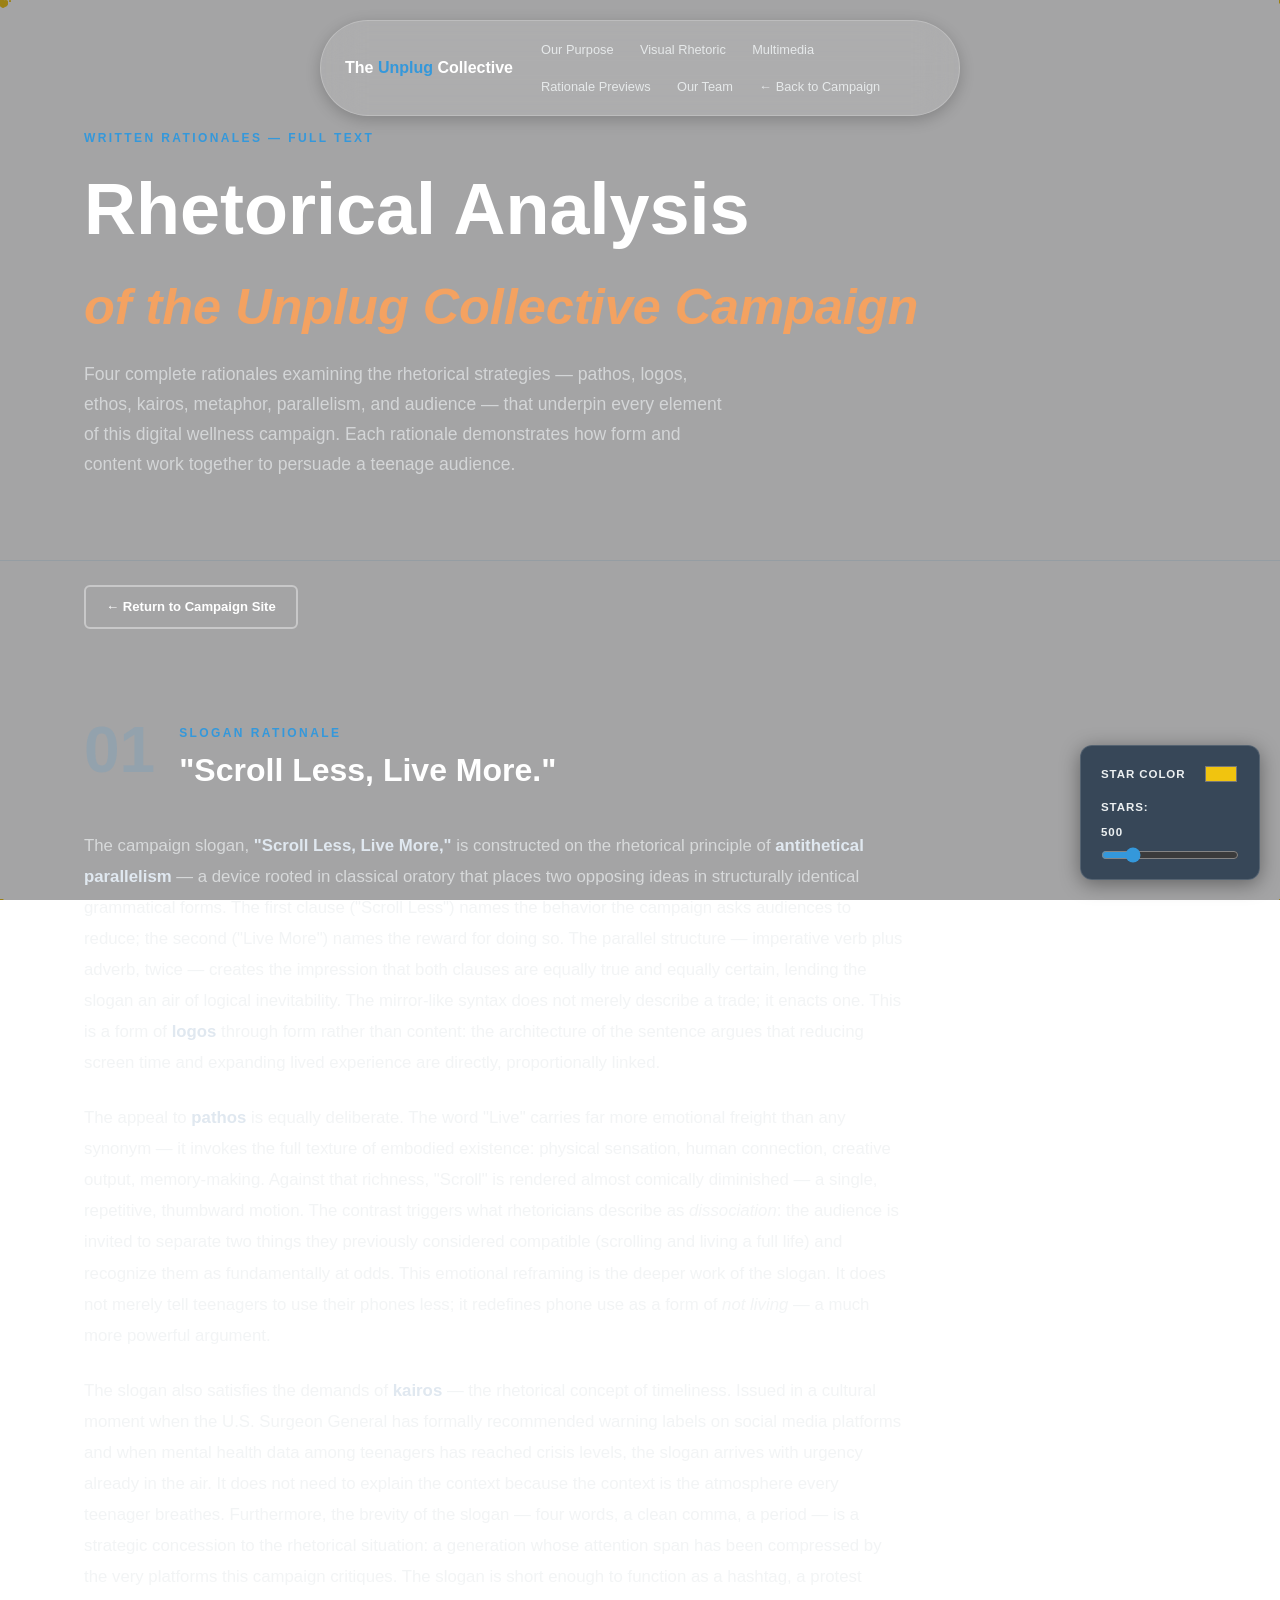
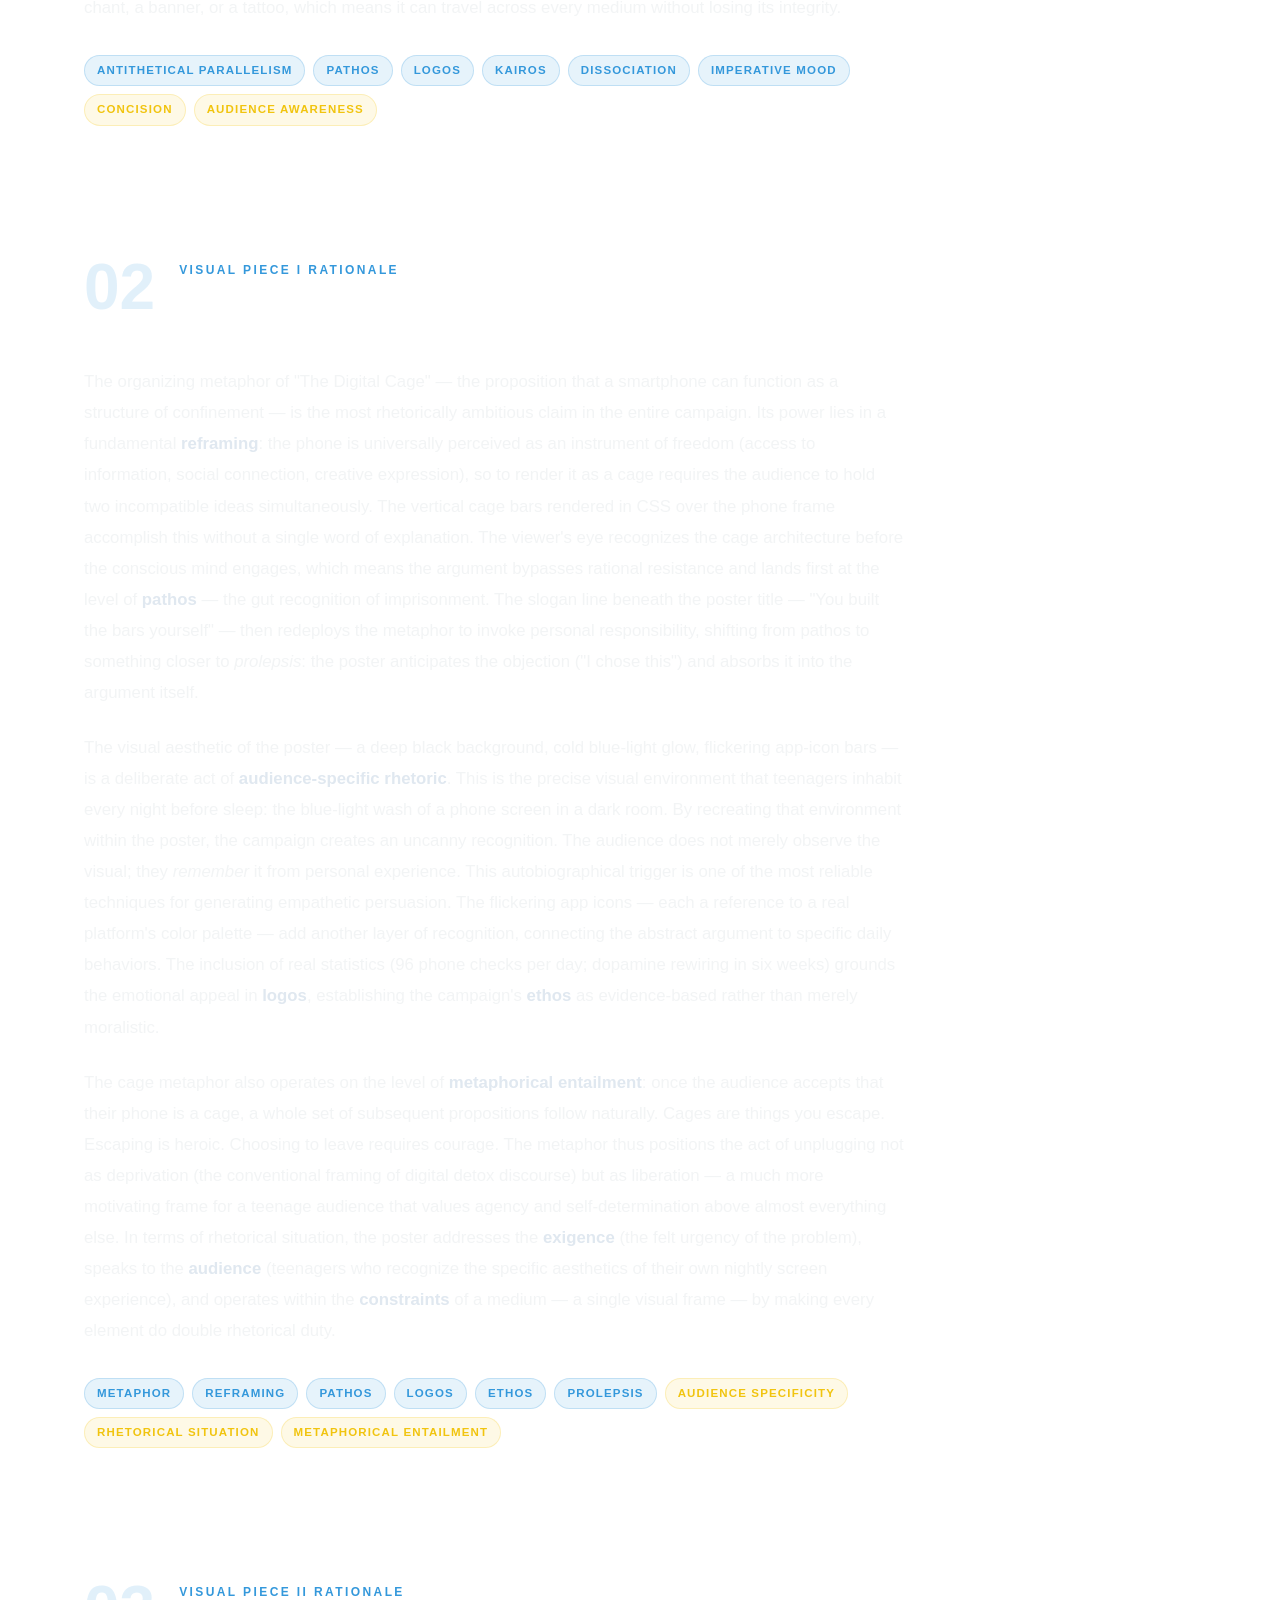
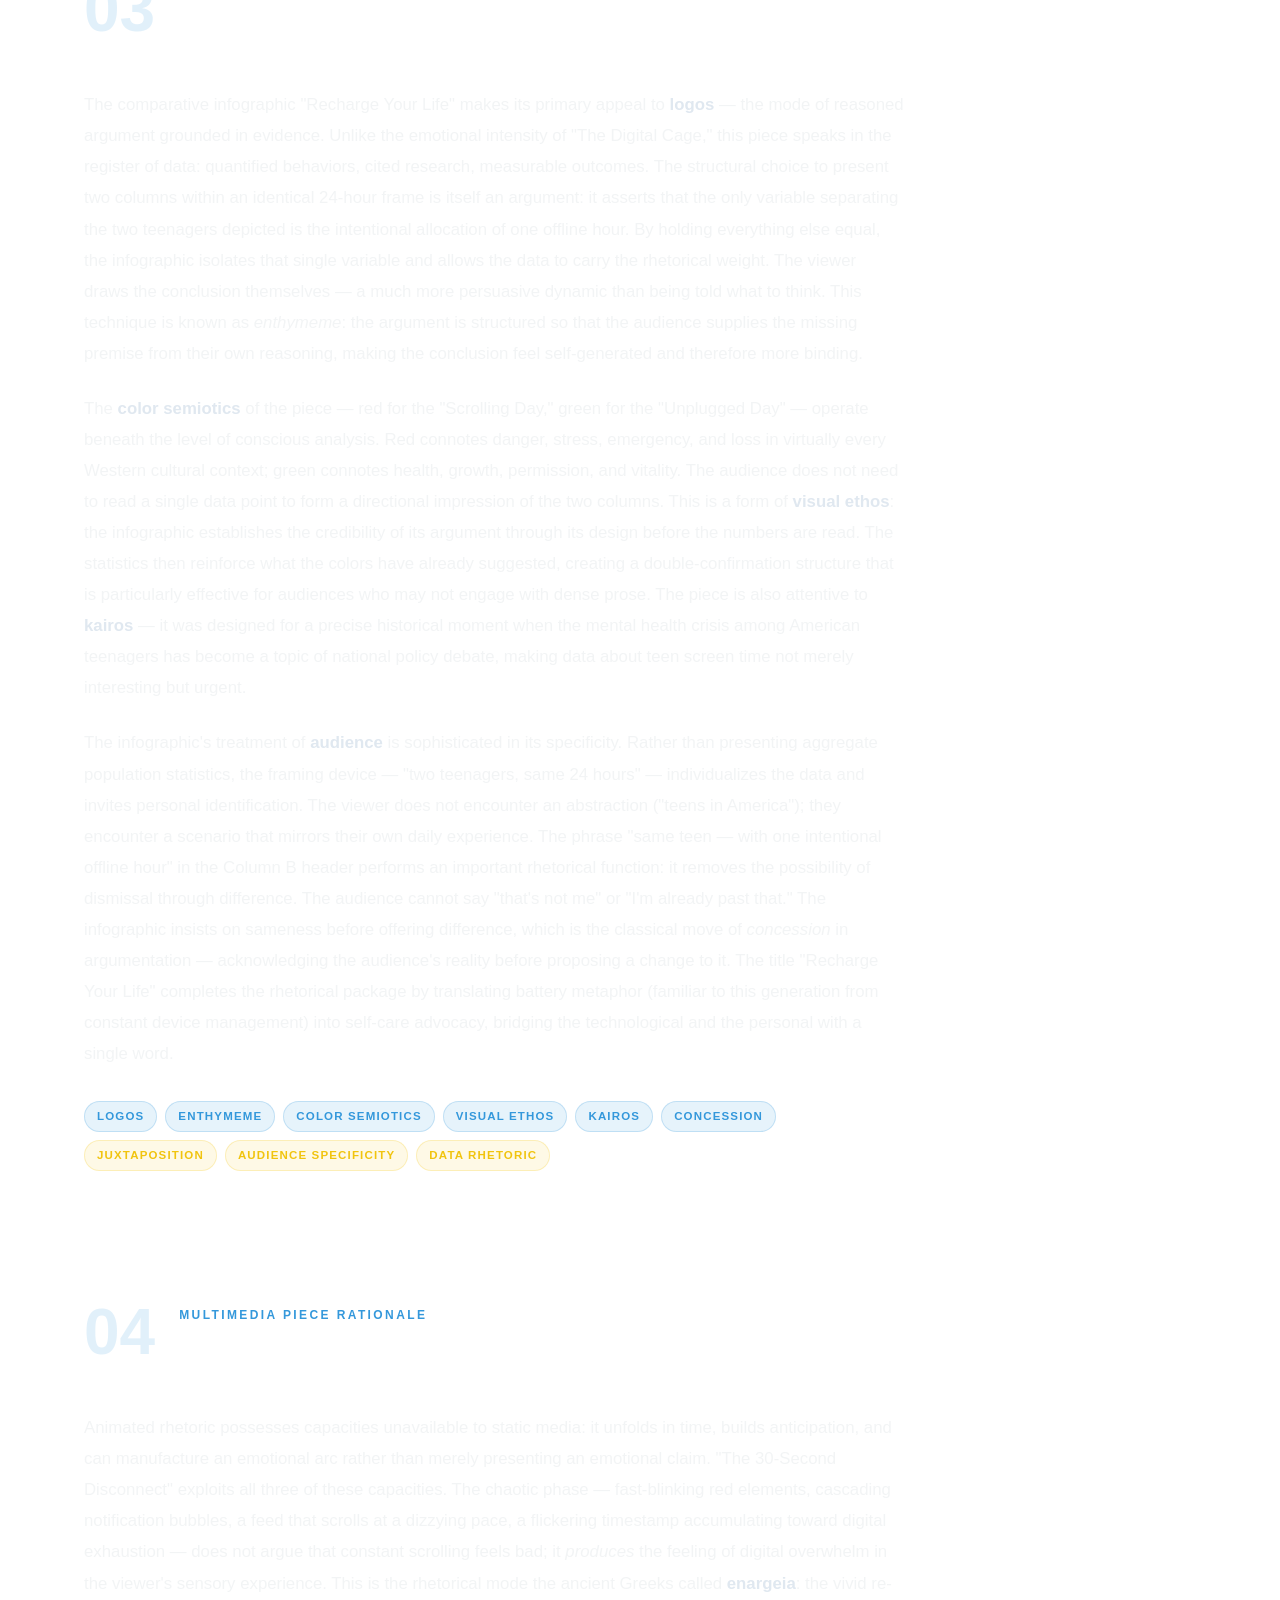
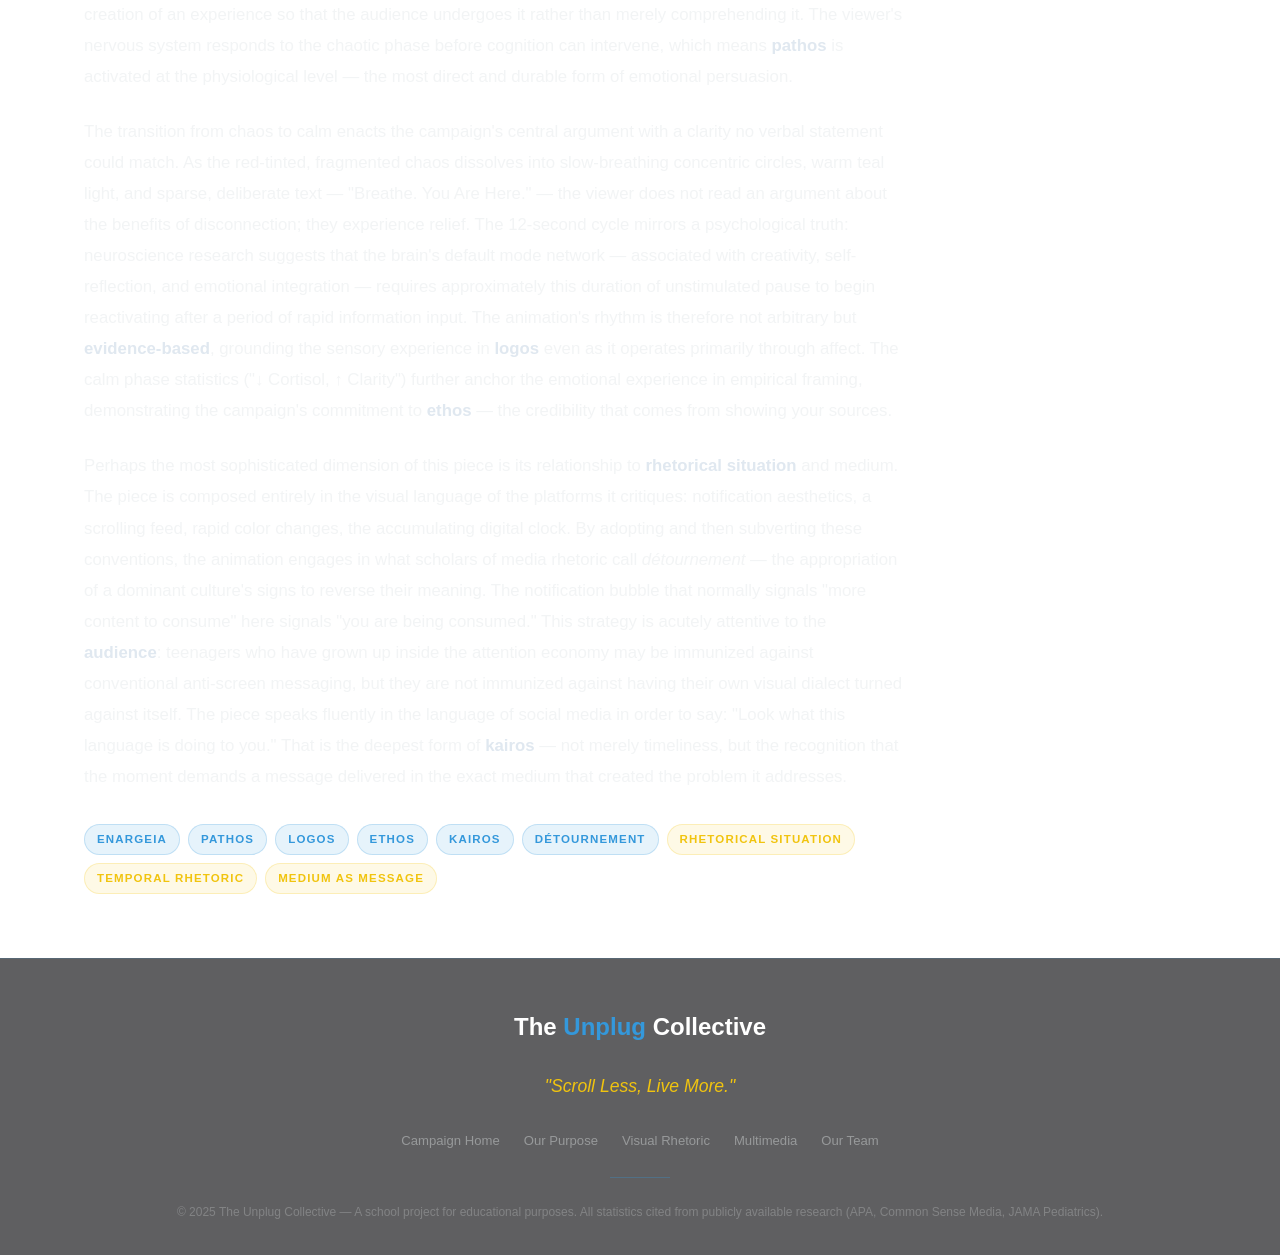
==== commit e8c778d9: "Restyle campaign site to match portfolio aesthetic Applies the full visual system from the personal " ====
--- a/rationales.html
+++ b/rationales.html
@@ -5,9 +5,13 @@
   <meta name="viewport" content="width=device-width, initial-scale=1.0" />
   <title>Full Rationales — The Unplug Collective</title>
   <meta name="description" content="Full written rationales for every element of The Unplug Collective campaign, analyzing rhetorical strategies including pathos, logos, ethos, kairos, and more." />
-  <link rel="stylesheet" href="styles.css" />
+  <link href="https://fonts.googleapis.com/css2?family=Fuzzy+Bubbles:wght@400;700&display=swap" rel="stylesheet" />
+  <link rel="stylesheet" href="css/style.css" />
+  <link rel="stylesheet" href="css/animations.css" />
 </head>
 <body class="rationales-page">
+
+  <div class="stars-container"></div>
 
   <!-- ====================================================
        NAVIGATION
@@ -392,40 +396,22 @@
     </div>
   </footer>
 
-  <!-- Scroll animation script (same as index) -->
-  <script>
-    (function () {
-      'use strict';
-      var fadeEls = document.querySelectorAll('.fade-in');
-      if ('IntersectionObserver' in window) {
-        var observer = new IntersectionObserver(function (entries) {
-          entries.forEach(function (entry) {
-            if (entry.isIntersecting) {
-              entry.target.style.animationPlayState = 'running';
-              entry.target.classList.add('visible');
-              observer.unobserve(entry.target);
-            }
-          });
-        }, { threshold: 0.12, rootMargin: '0px 0px -40px 0px' });
-        fadeEls.forEach(function (el) {
-          el.style.animationPlayState = 'paused';
-          observer.observe(el);
-        });
-      } else {
-        fadeEls.forEach(function (el) {
-          el.classList.add('visible');
-          el.style.opacity = '1';
-        });
-      }
-
-      var navbar = document.querySelector('.navbar');
-      window.addEventListener('scroll', function () {
-        navbar.style.background = window.scrollY > 60
-          ? 'rgba(13, 27, 42, 0.98)'
-          : 'rgba(13, 27, 42, 0.92)';
-      }, { passive: true });
-    })();
-  </script>
+  <!-- ====================================================
+       STAR CONTROLS PANEL
+  ===================================================== -->
+  <div class="star-controls">
+    <label>
+      Star Color
+      <input type="color" id="starColorPicker" value="#f1c40f" />
+    </label>
+    <label style="flex-direction:column;align-items:flex-start;gap:0.3rem;">
+      Stars: <span id="starCountVal">500</span>
+      <input type="range" id="starCountSlider" min="0" max="2500" value="500" />
+    </label>
+  </div>
+
+  <script src="js/main.js"></script>
+  <script src="js/cursor-effects.js"></script>
 
 </body>
 </html>
--- a/css/style.css
+++ b/css/style.css
@@ -0,0 +1,1407 @@
+/* ============================================================
+   The Unplug Collective — css/style.css
+   Portfolio aesthetic: starry night bg, glassmorphism navbar,
+   card-based sections, Fuzzy Bubbles hero title.
+   ============================================================ */
+
+@import url('https://fonts.googleapis.com/css2?family=Fuzzy+Bubbles:wght@400;700&family=Inter:wght@300;400;500;600;700&display=swap');
+
+/* ── CSS Custom Properties ────────────────────────────────── */
+:root {
+  --primary-color:     #2c3e50;
+  --secondary-color:   #34495e;
+  --accent-color:      #3498db;
+  --text-color:        #ecf0f1;
+  --background-color:  rgba(44, 62, 80, 0.85);
+  --card-bg:           rgba(52, 73, 94, 0.7);
+  --star-color:        #f1c40f;
+}
+
+/* ── Reset & Base ─────────────────────────────────────────── */
+*, *::before, *::after {
+  box-sizing: border-box;
+  margin: 0;
+  padding: 0;
+}
+
+html {
+  scroll-behavior: smooth;
+  font-size: 16px;
+}
+
+/* ── Background: fixed night-sky photo with overlay ──────── */
+body {
+  font-family: -apple-system, BlinkMacSystemFont, 'Segoe UI', Roboto,
+               Oxygen, Ubuntu, Cantarell, 'Open Sans', 'Helvetica Neue', sans-serif;
+  color: var(--text-color);
+  line-height: 1.7;
+  overflow-x: hidden;
+  background-image: url('https://images.unsplash.com/photo-1512273222628-4daea6e55abb?ixlib=rb-4.0.3&ixid=M3wxMjA3fDB8MHxwaG90by1wYWdlfHx8fGVufDB8fHx8fA%3D%3D&auto=format&fit=crop&w=2070&q=80&fit=min');
+  background-attachment: fixed;
+  background-size: cover;
+  background-position: center;
+}
+
+body::before {
+  content: '';
+  position: fixed;
+  inset: 0;
+  background: rgba(28, 28, 30, 0.4);
+  pointer-events: none;
+  z-index: 0;
+}
+
+/* Stars container (behind everything) */
+.stars-container {
+  position: fixed;
+  inset: 0;
+  z-index: -1;
+  pointer-events: none;
+  overflow: hidden;
+}
+
+/* ── Typography ───────────────────────────────────────────── */
+h1, h2, h3, h4 {
+  line-height: 1.25;
+  color: var(--text-color);
+}
+
+h1 { font-size: clamp(2.4rem, 6vw, 4.5rem); font-weight: 900; }
+h2 { font-size: clamp(1.8rem, 4vw, 3rem);   font-weight: 700; }
+h3 { font-size: clamp(1.3rem, 3vw, 2rem);   font-weight: 600; }
+h4 { font-size: 1.15rem; font-weight: 600; }
+
+p { font-size: 1rem; color: rgba(236, 240, 241, 0.85); }
+
+a {
+  color: var(--accent-color);
+  text-decoration: none;
+  transition: color 0.25s;
+}
+a:hover { color: var(--star-color); }
+
+strong { color: #ffffff; }
+
+/* ── Utility ──────────────────────────────────────────────── */
+.container {
+  max-width: 1160px;
+  margin: 0 auto;
+  padding: 0 1.5rem;
+  position: relative;
+  z-index: 1;
+}
+
+section {
+  padding: 6rem 0;
+  position: relative;
+  z-index: 1;
+}
+
+.section-label {
+  display: inline-block;
+  font-size: 0.75rem;
+  font-weight: 700;
+  letter-spacing: 0.2em;
+  text-transform: uppercase;
+  color: var(--accent-color);
+  margin-bottom: 0.75rem;
+}
+
+/* Section title with centered blue underline bar */
+.section-title {
+  font-size: 2.5rem;
+  text-align: center;
+  margin-bottom: 1.5rem;
+  color: var(--text-color);
+  position: relative;
+  display: block;
+}
+
+.section-title::after {
+  content: '';
+  display: block;
+  width: 100px;
+  height: 4px;
+  background: var(--accent-color);
+  margin: 0.75rem auto 0;
+  border-radius: 2px;
+}
+
+.section-intro {
+  max-width: 680px;
+  font-size: 1.05rem;
+  margin: 0 auto 3rem;
+  text-align: center;
+  color: rgba(236, 240, 241, 0.8);
+}
+
+.highlight      { color: var(--accent-color); }
+.highlight-gold { color: var(--star-color); }
+
+/* ── Stars (individual star elements) ────────────────────── */
+.star {
+  position: absolute;
+  border-radius: 50%;
+  pointer-events: none;
+  animation: twinkle 3s ease-in-out infinite;
+}
+
+/* ── Cursor Sparkle ───────────────────────────────────────── */
+.sparkle {
+  position: fixed;
+  width: 8px;
+  height: 8px;
+  border-radius: 50%;
+  background: var(--star-color);
+  pointer-events: none;
+  z-index: 9999;
+  animation: sparkleFade 0.6s ease forwards;
+  box-shadow: 0 0 6px var(--star-color), 0 0 12px rgba(241, 196, 15, 0.5);
+}
+
+/* ── Star Controls Panel ──────────────────────────────────── */
+.star-controls {
+  position: fixed;
+  bottom: 20px;
+  right: 20px;
+  z-index: 5000;
+  background: rgba(44, 62, 80, 0.9);
+  backdrop-filter: blur(10px);
+  border: 1px solid rgba(255, 255, 255, 0.15);
+  border-radius: 12px;
+  padding: 1rem 1.25rem;
+  display: flex;
+  flex-direction: column;
+  gap: 0.75rem;
+  min-width: 180px;
+  box-shadow: 0 4px 20px rgba(0, 0, 0, 0.4);
+}
+
+.star-controls label {
+  font-size: 0.72rem;
+  font-weight: 600;
+  color: var(--text-color);
+  letter-spacing: 0.08em;
+  text-transform: uppercase;
+  display: flex;
+  align-items: center;
+  justify-content: space-between;
+  gap: 0.5rem;
+}
+
+.star-controls input[type="range"] {
+  width: 100%;
+  accent-color: var(--accent-color);
+  cursor: pointer;
+}
+
+.star-controls input[type="color"] {
+  width: 36px;
+  height: 24px;
+  border: none;
+  border-radius: 4px;
+  cursor: pointer;
+  background: none;
+  padding: 0;
+}
+
+/* ── Navigation (pill glassmorphism) ─────────────────────── */
+.navbar {
+  position: fixed;
+  top: 20px;
+  left: 50%;
+  transform: translateX(-50%);
+  z-index: 1000;
+  background: rgba(255, 255, 255, 0.1);
+  backdrop-filter: blur(20px);
+  -webkit-backdrop-filter: blur(20px);
+  border: 1px solid rgba(255, 255, 255, 0.2);
+  border-radius: 50px;
+  padding: 0.7rem 1.5rem;
+  box-shadow: 0 4px 15px rgba(0, 0, 0, 0.2);
+  transition: background 0.3s, box-shadow 0.3s;
+  width: auto;
+  max-width: calc(100vw - 40px);
+}
+
+.navbar .container {
+  display: flex;
+  align-items: center;
+  justify-content: space-between;
+  gap: 1rem;
+  padding: 0;
+  max-width: none;
+}
+
+.nav-brand {
+  font-size: 1rem;
+  font-weight: 700;
+  color: #ffffff;
+  white-space: nowrap;
+}
+
+.nav-brand span { color: var(--accent-color); }
+
+.nav-links {
+  display: flex;
+  align-items: center;
+  flex-wrap: wrap;
+  gap: 0.15rem;
+  list-style: none;
+}
+
+.nav-links a {
+  font-size: 0.8rem;
+  font-weight: 500;
+  color: rgba(236, 240, 241, 0.9);
+  padding: 0.4rem 0.75rem;
+  border-radius: 30px;
+  transition: background 0.2s, color 0.2s, transform 0.2s;
+  display: inline-block;
+}
+
+.nav-links a:hover {
+  background: rgba(255, 255, 255, 0.2);
+  color: #ffffff;
+  transform: scale(1.1);
+}
+
+/* ── Hero Section ─────────────────────────────────────────── */
+.hero {
+  min-height: 100vh;
+  display: flex;
+  align-items: center;
+  position: relative;
+  padding: 8rem 0 5rem;
+  text-align: center;
+}
+
+.hero-content {
+  position: relative;
+  z-index: 1;
+  max-width: 820px;
+  margin: 0 auto;
+}
+
+.hero-eyebrow {
+  display: inline-flex;
+  align-items: center;
+  gap: 0.6rem;
+  font-size: 0.78rem;
+  font-weight: 600;
+  letter-spacing: 0.2em;
+  text-transform: uppercase;
+  color: var(--accent-color);
+  margin-bottom: 1.5rem;
+}
+
+.hero-eyebrow::before {
+  content: '';
+  display: inline-block;
+  width: 32px;
+  height: 2px;
+  background: var(--accent-color);
+  border-radius: 2px;
+}
+
+.hero-title {
+  font-family: 'Fuzzy Bubbles', cursive;
+  color: #ffffff;
+  margin-bottom: 0.75rem;
+  font-size: clamp(2.8rem, 7vw, 5rem);
+  font-weight: 700;
+  text-shadow: 0 2px 20px rgba(52, 152, 219, 0.4);
+}
+
+.hero-slogan {
+  font-family: -apple-system, BlinkMacSystemFont, 'Segoe UI', Roboto, sans-serif;
+  font-style: italic;
+  font-size: clamp(1.5rem, 3.5vw, 2.2rem);
+  font-weight: 600;
+  color: var(--star-color);
+  margin-bottom: 1.75rem;
+  text-shadow: 0 0 20px rgba(241, 196, 15, 0.4);
+}
+
+.hero-subheadline {
+  font-size: clamp(1rem, 2vw, 1.15rem);
+  color: rgba(236, 240, 241, 0.8);
+  max-width: 640px;
+  margin: 0 auto 2.5rem;
+}
+
+.hero-cta {
+  display: flex;
+  flex-wrap: wrap;
+  gap: 1rem;
+  justify-content: center;
+}
+
+/* Buttons */
+.btn {
+  display: inline-flex;
+  align-items: center;
+  gap: 0.5rem;
+  padding: 0.85rem 2rem;
+  border-radius: 6px;
+  font-size: 0.9rem;
+  font-weight: 600;
+  cursor: pointer;
+  border: 2px solid transparent;
+  transition: all 0.25s;
+  text-decoration: none;
+}
+
+.btn-primary {
+  background: var(--accent-color);
+  color: #ffffff;
+  border-color: var(--accent-color);
+}
+
+.btn-primary:hover {
+  background: #2980b9;
+  border-color: #2980b9;
+  color: #ffffff;
+  transform: translateY(-2px);
+  box-shadow: 0 8px 24px rgba(52, 152, 219, 0.4);
+}
+
+.btn-secondary {
+  background: transparent;
+  color: #ffffff;
+  border-color: rgba(255, 255, 255, 0.4);
+}
+
+.btn-secondary:hover {
+  border-color: var(--star-color);
+  color: var(--star-color);
+  background: rgba(241, 196, 15, 0.08);
+  transform: translateY(-2px);
+}
+
+/* Hero stats row */
+.hero-stats {
+  display: flex;
+  flex-wrap: wrap;
+  gap: 2rem;
+  margin-top: 4rem;
+  padding-top: 3rem;
+  border-top: 1px solid rgba(255, 255, 255, 0.12);
+  justify-content: center;
+}
+
+.hero-stat-item { text-align: center; }
+
+.hero-stat-number {
+  font-size: 2.4rem;
+  font-weight: 900;
+  color: var(--accent-color);
+  line-height: 1;
+  margin-bottom: 0.25rem;
+}
+
+.hero-stat-label {
+  font-size: 0.78rem;
+  color: rgba(236, 240, 241, 0.6);
+  text-transform: uppercase;
+  letter-spacing: 0.1em;
+}
+
+/* ── Purpose Section ──────────────────────────────────────── */
+.purpose {
+  background: transparent;
+  border-top: 1px solid rgba(255, 255, 255, 0.06);
+  border-bottom: 1px solid rgba(255, 255, 255, 0.06);
+}
+
+.purpose-grid {
+  display: grid;
+  grid-template-columns: 1fr 1fr;
+  gap: 4rem;
+  align-items: start;
+}
+
+.purpose-text h2 {
+  color: var(--text-color);
+  margin-bottom: 1.5rem;
+  text-align: left;
+}
+
+.purpose-text h2::after { display: none; }
+
+.purpose-text p {
+  margin-bottom: 1.25rem;
+  font-size: 1.05rem;
+  color: rgba(236, 240, 241, 0.8);
+}
+
+.purpose-text p:last-of-type { margin-bottom: 0; }
+
+.purpose-callout {
+  background: var(--card-bg);
+  border: 1px solid rgba(52, 152, 219, 0.3);
+  border-left: 4px solid var(--accent-color);
+  border-radius: 0 10px 10px 0;
+  padding: 2rem 2.5rem;
+  backdrop-filter: blur(10px);
+}
+
+.purpose-callout blockquote {
+  font-style: italic;
+  font-size: 1.3rem;
+  color: #ffffff;
+  margin-bottom: 1rem;
+  line-height: 1.5;
+}
+
+.purpose-callout cite {
+  font-size: 0.85rem;
+  color: var(--accent-color);
+  font-style: normal;
+  font-weight: 600;
+  letter-spacing: 0.1em;
+  text-transform: uppercase;
+}
+
+.purpose-pillars {
+  display: grid;
+  gap: 1rem;
+  margin-top: 2rem;
+}
+
+.purpose-pillar {
+  display: flex;
+  align-items: flex-start;
+  gap: 1rem;
+  padding: 1.25rem;
+  background: var(--card-bg);
+  border: 1px solid rgba(255, 255, 255, 0.1);
+  border-radius: 10px;
+  backdrop-filter: blur(8px);
+  transition: border-color 0.25s, background 0.25s, transform 0.25s;
+  box-shadow: 0 4px 6px rgba(0, 0, 0, 0.1);
+}
+
+.purpose-pillar:hover {
+  border-color: rgba(52, 152, 219, 0.4);
+  background: rgba(52, 73, 94, 0.85);
+  transform: translateY(-5px);
+}
+
+.pillar-icon { font-size: 1.6rem; flex-shrink: 0; margin-top: 0.1rem; }
+
+.pillar-body h4 { color: #ffffff; margin-bottom: 0.25rem; }
+.pillar-body p  { font-size: 0.88rem; color: rgba(236, 240, 241, 0.65); margin: 0; }
+
+/* ── Visual Rhetoric Section ──────────────────────────────── */
+.visual-rhetoric {
+  background: transparent;
+}
+
+.visual-rhetoric .section-title { text-align: center; }
+
+.vr-grid {
+  display: grid;
+  grid-template-columns: 1fr 1fr;
+  gap: 2.5rem;
+  margin-top: 1rem;
+}
+
+/* ── Poster A: The Digital Cage ───────────────────────────── */
+.poster-cage {
+  background: rgba(0, 5, 7, 0.88);
+  border-radius: 10px;
+  overflow: hidden;
+  position: relative;
+  min-height: 580px;
+  display: flex;
+  flex-direction: column;
+  align-items: center;
+  justify-content: flex-start;
+  padding: 2.5rem 2rem 2rem;
+  border: 1px solid rgba(52, 152, 219, 0.2);
+  box-shadow: 0 4px 6px rgba(0, 0, 0, 0.1);
+  backdrop-filter: blur(4px);
+  transition: transform 0.3s ease;
+}
+
+.poster-cage:hover { transform: translateY(-5px); }
+
+.poster-cage::before {
+  content: '';
+  position: absolute;
+  inset: 0;
+  background: radial-gradient(ellipse at 50% 60%,
+    rgba(52, 152, 219, 0.15) 0%,
+    rgba(44, 62, 80, 0.1) 40%,
+    transparent 70%);
+  pointer-events: none;
+}
+
+.cage-label {
+  position: relative;
+  z-index: 2;
+  font-size: 0.65rem;
+  font-weight: 700;
+  letter-spacing: 0.25em;
+  text-transform: uppercase;
+  color: rgba(52, 152, 219, 0.7);
+  margin-bottom: 1.2rem;
+  text-align: center;
+}
+
+.phone-frame {
+  position: relative;
+  z-index: 2;
+  width: 160px;
+  height: 290px;
+  background: #060f18;
+  border: 3px solid rgba(52, 152, 219, 0.5);
+  border-radius: 28px;
+  margin: 0 auto 2rem;
+  box-shadow:
+    0 0 30px rgba(52, 152, 219, 0.3),
+    0 0 70px rgba(44, 62, 80, 0.2),
+    inset 0 0 20px rgba(0, 60, 120, 0.4);
+  display: flex;
+  flex-direction: column;
+  align-items: center;
+  justify-content: flex-start;
+  overflow: hidden;
+  padding-top: 0.6rem;
+}
+
+.phone-frame::before {
+  content: '';
+  display: block;
+  width: 50px;
+  height: 10px;
+  background: rgba(52, 152, 219, 0.3);
+  border-radius: 0 0 8px 8px;
+  margin-bottom: 0.5rem;
+  flex-shrink: 0;
+}
+
+.phone-screen {
+  flex: 1;
+  width: 100%;
+  background: linear-gradient(180deg, rgba(44, 62, 80, 0.4) 0%, rgba(0, 20, 60, 0.6) 100%);
+  display: flex;
+  flex-direction: column;
+  align-items: center;
+  justify-content: space-around;
+  padding: 0.5rem 0.6rem;
+}
+
+.app-bars {
+  width: 100%;
+  display: grid;
+  grid-template-columns: 1fr 1fr 1fr;
+  gap: 5px;
+  padding: 0 4px;
+}
+
+.app-bar {
+  height: 36px;
+  border-radius: 7px;
+  display: flex;
+  align-items: center;
+  justify-content: center;
+  font-size: 0.45rem;
+  font-weight: 700;
+  color: rgba(255, 255, 255, 0.6);
+  letter-spacing: 0.05em;
+  text-transform: uppercase;
+}
+
+.app-bar:nth-child(1) { background: rgba(229, 57, 53, 0.55);  box-shadow: 0 0 8px rgba(229,57,53,0.4);  animation: barFlicker 3.1s 0.0s infinite; }
+.app-bar:nth-child(2) { background: rgba(52, 152, 219, 0.55); box-shadow: 0 0 8px rgba(52,152,219,0.4); animation: barFlicker 2.8s 0.4s infinite; }
+.app-bar:nth-child(3) { background: rgba(67, 160, 71, 0.55);  box-shadow: 0 0 8px rgba(67,160,71,0.4);  animation: barFlicker 3.5s 0.2s infinite; }
+.app-bar:nth-child(4) { background: rgba(171, 71, 188, 0.55); box-shadow: 0 0 8px rgba(171,71,188,0.4); animation: barFlicker 2.6s 0.6s infinite; }
+.app-bar:nth-child(5) { background: rgba(241, 196, 15, 0.55); box-shadow: 0 0 8px rgba(241,196,15,0.4); animation: barFlicker 3.8s 0.1s infinite; }
+.app-bar:nth-child(6) { background: rgba(52, 73, 94, 0.7);    box-shadow: 0 0 8px rgba(52,73,94,0.4);   animation: barFlicker 3.2s 0.5s infinite; }
+
+.phone-feed {
+  width: 100%;
+  display: flex;
+  flex-direction: column;
+  gap: 4px;
+}
+
+.feed-line {
+  height: 6px;
+  border-radius: 3px;
+  background: rgba(52, 152, 219, 0.25);
+}
+.feed-line:nth-child(odd)  { width: 90%; background: rgba(52,152,219,0.2); }
+.feed-line:nth-child(even) { width: 70%; background: rgba(255,255,255,0.1); }
+
+.phone-counter {
+  font-size: 0.5rem;
+  font-weight: 700;
+  color: rgba(52, 152, 219, 0.8);
+  letter-spacing: 0.1em;
+  text-align: center;
+}
+
+.cage-bars-overlay {
+  position: absolute;
+  top: 0;
+  bottom: 0;
+  left: 50%;
+  transform: translateX(-50%);
+  width: 166px;
+  display: flex;
+  justify-content: space-between;
+  z-index: 5;
+  pointer-events: none;
+}
+
+.cage-bar {
+  width: 5px;
+  background: linear-gradient(180deg, rgba(52,152,219,0.7) 0%, rgba(44,62,80,0.5) 100%);
+  border-radius: 2px;
+  box-shadow: 0 0 8px rgba(52,152,219,0.4);
+}
+
+.cage-headline {
+  position: relative;
+  z-index: 2;
+  font-size: 1.9rem;
+  font-weight: 900;
+  color: #ffffff;
+  text-align: center;
+  letter-spacing: -0.01em;
+  text-shadow: 0 0 30px rgba(52,152,219,0.5), 0 0 60px rgba(44,62,80,0.3);
+  margin-bottom: 0.4rem;
+  line-height: 1.15;
+}
+
+.cage-sub {
+  position: relative;
+  z-index: 2;
+  font-size: 0.75rem;
+  font-weight: 500;
+  letter-spacing: 0.18em;
+  text-transform: uppercase;
+  color: rgba(52, 152, 219, 0.7);
+  text-align: center;
+  margin-bottom: 1.4rem;
+}
+
+.cage-stats {
+  position: relative;
+  z-index: 2;
+  display: flex;
+  flex-direction: column;
+  gap: 0.5rem;
+  width: 100%;
+}
+
+.cage-stat-line {
+  display: flex;
+  align-items: center;
+  gap: 0.6rem;
+  font-size: 0.78rem;
+  color: rgba(200, 220, 236, 0.75);
+}
+
+.cage-stat-line::before {
+  content: '';
+  display: inline-block;
+  width: 6px;
+  height: 6px;
+  border-radius: 50%;
+  background: var(--accent-color);
+  flex-shrink: 0;
+  box-shadow: 0 0 6px var(--accent-color);
+}
+
+.cage-brand {
+  position: relative;
+  z-index: 2;
+  margin-top: auto;
+  padding-top: 1.2rem;
+  font-size: 0.65rem;
+  font-weight: 700;
+  letter-spacing: 0.2em;
+  text-transform: uppercase;
+  color: rgba(52, 152, 219, 0.4);
+  text-align: center;
+}
+
+/* ── Infographic B: Recharge Your Life ────────────────────── */
+.poster-recharge {
+  background: var(--card-bg);
+  border-radius: 10px;
+  overflow: hidden;
+  border: 1px solid rgba(255, 255, 255, 0.1);
+  display: flex;
+  flex-direction: column;
+  box-shadow: 0 4px 6px rgba(0, 0, 0, 0.1);
+  backdrop-filter: blur(8px);
+  transition: transform 0.3s ease;
+}
+
+.poster-recharge:hover { transform: translateY(-5px); }
+
+.recharge-header {
+  background: rgba(44, 62, 80, 0.6);
+  padding: 1.75rem 2rem 1.5rem;
+  text-align: center;
+  border-bottom: 1px solid rgba(255, 255, 255, 0.08);
+}
+
+.recharge-header .section-label { display: block; text-align: center; }
+
+.recharge-header h3 {
+  color: #ffffff;
+  font-size: 1.4rem;
+  margin-bottom: 0.25rem;
+}
+
+.recharge-header p { font-size: 0.82rem; color: rgba(236,240,241,0.55); margin: 0; }
+
+.recharge-compare {
+  display: grid;
+  grid-template-columns: 1fr 1fr;
+  flex: 1;
+}
+
+.compare-col {
+  padding: 1.75rem 1.5rem;
+  display: flex;
+  flex-direction: column;
+  gap: 0;
+}
+
+.compare-col-a {
+  background: rgba(229, 57, 53, 0.07);
+  border-right: 1px solid rgba(255,255,255,0.06);
+}
+
+.compare-col-b { background: rgba(67, 160, 71, 0.07); }
+
+.compare-col-header {
+  text-align: center;
+  margin-bottom: 1.25rem;
+  padding-bottom: 1rem;
+  border-bottom: 1px solid rgba(255,255,255,0.07);
+}
+
+.col-icon { font-size: 2rem; display: block; margin-bottom: 0.4rem; }
+
+.compare-col-header h4 {
+  font-size: 1rem;
+  font-weight: 700;
+  margin-bottom: 0.2rem;
+}
+
+.col-a-title { color: #ef5350; }
+.col-b-title { color: #66bb6a; }
+
+.compare-col-header p { font-size: 0.72rem; color: rgba(236,240,241,0.4); margin: 0; }
+
+.stat-block {
+  display: flex;
+  flex-direction: column;
+  gap: 0.85rem;
+}
+
+.stat-item { border-radius: 8px; padding: 0.75rem 0.9rem; }
+
+.col-a-stat { background: rgba(229,57,53,0.1);  border: 1px solid rgba(229,57,53,0.18);  }
+.col-b-stat { background: rgba(67,160,71,0.1);   border: 1px solid rgba(67,160,71,0.18);  }
+
+.stat-item-num {
+  font-size: 1.5rem;
+  font-weight: 900;
+  line-height: 1;
+  margin-bottom: 0.2rem;
+}
+
+.col-a-stat .stat-item-num { color: #ef5350; }
+.col-b-stat .stat-item-num { color: #66bb6a; }
+
+.stat-item-label {
+  font-size: 0.72rem;
+  font-weight: 600;
+  color: rgba(236,240,241,0.65);
+  line-height: 1.3;
+}
+
+.stat-item-detail { font-size: 0.68rem; color: rgba(236,240,241,0.4); margin-top: 0.2rem; }
+
+.recharge-footer {
+  padding: 1rem 2rem;
+  background: rgba(0,0,0,0.15);
+  border-top: 1px solid rgba(255,255,255,0.06);
+  text-align: center;
+  font-size: 0.72rem;
+  color: rgba(236,240,241,0.35);
+  font-style: italic;
+}
+
+/* ── Multimedia / Animation Section ──────────────────────── */
+.multimedia {
+  background: transparent;
+  position: relative;
+  overflow: hidden;
+}
+
+.multimedia-inner {
+  display: grid;
+  grid-template-columns: 1fr 1fr;
+  gap: 3rem;
+  align-items: center;
+}
+
+.anim-stage {
+  position: relative;
+  border-radius: 10px;
+  overflow: hidden;
+  aspect-ratio: 4/3;
+  background: #000;
+  border: 1px solid rgba(255,255,255,0.1);
+  box-shadow: 0 4px 6px rgba(0,0,0,0.1), 0 20px 60px rgba(0,0,0,0.4);
+}
+
+/* Phase orchestration preserved from campaign */
+.phase-chaotic {
+  position: absolute;
+  inset: 0;
+  display: flex;
+  flex-direction: column;
+  align-items: center;
+  justify-content: center;
+  padding: 1.5rem;
+  animation: showChaotic 12s ease-in-out infinite, chaoticBg 0.6s steps(1) infinite;
+}
+
+.phase-calm {
+  position: absolute;
+  inset: 0;
+  display: flex;
+  flex-direction: column;
+  align-items: center;
+  justify-content: center;
+  padding: 1.5rem;
+  background: linear-gradient(180deg, #0a1a1a 0%, #051010 100%);
+  opacity: 0;
+  animation: showCalm 12s ease-in-out infinite;
+}
+
+.chaotic-headline {
+  font-size: clamp(0.9rem, 2.5vw, 1.4rem);
+  font-weight: 900;
+  text-align: center;
+  animation: textFlicker 0.3s infinite;
+  margin-bottom: 0.5rem;
+  z-index: 2;
+  position: relative;
+}
+
+.chaotic-sub {
+  font-size: 0.7rem;
+  font-weight: 500;
+  letter-spacing: 0.15em;
+  text-transform: uppercase;
+  color: rgba(255,80,80,0.7);
+  text-align: center;
+  z-index: 2;
+  position: relative;
+  margin-bottom: 1rem;
+}
+
+.notif-stack {
+  position: absolute;
+  top: 1rem;
+  right: 0.5rem;
+  display: flex;
+  flex-direction: column;
+  gap: 0.4rem;
+  z-index: 3;
+}
+
+.notif {
+  background: rgba(255,50,50,0.85);
+  color: #fff;
+  font-size: 0.55rem;
+  font-weight: 600;
+  padding: 0.3rem 0.6rem;
+  border-radius: 4px;
+  white-space: nowrap;
+  box-shadow: 0 0 10px rgba(255,50,50,0.5);
+}
+
+.notif:nth-child(1) { animation: notifPop 2.1s 0.0s infinite; }
+.notif:nth-child(2) { animation: notifPop 2.1s 0.5s infinite; }
+.notif:nth-child(3) { animation: notifPop 2.1s 1.1s infinite; }
+.notif:nth-child(4) { animation: notifPop 2.1s 0.3s infinite; }
+
+.scroll-feed {
+  width: 80%;
+  height: 80px;
+  overflow: hidden;
+  border-radius: 6px;
+  background: rgba(255,0,0,0.05);
+  border: 1px solid rgba(255,50,50,0.2);
+  position: relative;
+  z-index: 2;
+}
+
+.scroll-feed-inner {
+  display: flex;
+  flex-direction: column;
+  gap: 5px;
+  padding: 6px;
+  animation: scrollBar 0.8s linear infinite;
+}
+
+.feed-item {
+  height: 8px;
+  border-radius: 4px;
+  background: rgba(255, 80, 80, 0.3);
+}
+.feed-item:nth-child(2n) { width: 85%; background: rgba(255,100,50,0.25); }
+.feed-item:nth-child(3n) { width: 70%; background: rgba(200,50,80,0.2); }
+.feed-item:nth-child(4n) { width: 95%; }
+
+.chaotic-timer {
+  font-size: 2rem;
+  font-weight: 900;
+  color: rgba(255,50,50,0.8);
+  z-index: 2;
+  position: relative;
+  margin-top: 0.75rem;
+  animation: textFlicker 0.5s infinite;
+}
+
+.calm-circle {
+  width: 80px;
+  height: 80px;
+  border-radius: 50%;
+  background: radial-gradient(circle, rgba(52,152,219,0.3) 0%, rgba(44,62,80,0.1) 70%, transparent 100%);
+  border: 2px solid rgba(52,152,219,0.4);
+  animation: breathe 3s ease-in-out infinite;
+  margin-bottom: 1.5rem;
+  box-shadow: 0 0 30px rgba(52,152,219,0.2);
+  display: flex;
+  align-items: center;
+  justify-content: center;
+}
+
+.calm-inner-circle {
+  width: 40px;
+  height: 40px;
+  border-radius: 50%;
+  background: rgba(52,152,219,0.2);
+  border: 1px solid rgba(52,152,219,0.5);
+  animation: breathe 3s 0.5s ease-in-out infinite;
+}
+
+.calm-headline {
+  font-size: clamp(1rem, 2.5vw, 1.5rem);
+  font-weight: 700;
+  color: #ffffff;
+  text-align: center;
+  margin-bottom: 0.5rem;
+  animation: sunRise 1s ease both;
+}
+
+.calm-sub {
+  font-size: 0.75rem;
+  font-weight: 500;
+  letter-spacing: 0.15em;
+  text-transform: uppercase;
+  color: rgba(52,152,219,0.7);
+  text-align: center;
+  margin-bottom: 1.25rem;
+}
+
+.calm-stats {
+  display: flex;
+  gap: 1rem;
+  justify-content: center;
+  flex-wrap: wrap;
+}
+
+.calm-stat {
+  text-align: center;
+  padding: 0.6rem 0.9rem;
+  background: rgba(52,152,219,0.08);
+  border: 1px solid rgba(52,152,219,0.2);
+  border-radius: 8px;
+}
+
+.calm-stat-num {
+  font-size: 1.3rem;
+  font-weight: 700;
+  color: var(--accent-color);
+  display: block;
+  line-height: 1;
+}
+
+.calm-stat-label {
+  font-size: 0.6rem;
+  color: rgba(52,152,219,0.65);
+  text-transform: uppercase;
+  letter-spacing: 0.1em;
+}
+
+.anim-caption {
+  position: absolute;
+  bottom: 0;
+  left: 0;
+  right: 0;
+  padding: 0.6rem 1rem;
+  background: rgba(0,0,0,0.6);
+  backdrop-filter: blur(4px);
+  display: flex;
+  align-items: center;
+  justify-content: space-between;
+  z-index: 10;
+}
+
+.phase-indicator {
+  font-size: 0.65rem;
+  font-weight: 600;
+  letter-spacing: 0.15em;
+  text-transform: uppercase;
+}
+
+.pi-chaotic { color: #ff5555; }
+.pi-calm    { color: var(--accent-color); }
+
+.multimedia-description h3 {
+  color: #ffffff;
+  margin-bottom: 1rem;
+}
+
+.multimedia-description p {
+  margin-bottom: 1rem;
+  font-size: 0.95rem;
+  color: rgba(236,240,241,0.75);
+}
+
+.multimedia-description p:last-of-type { margin-bottom: 0; }
+
+.concept-pill {
+  display: inline-flex;
+  align-items: center;
+  gap: 0.4rem;
+  font-size: 0.75rem;
+  font-weight: 600;
+  padding: 0.35rem 0.8rem;
+  border-radius: 20px;
+  margin: 0.2rem 0.2rem 0 0;
+}
+
+.pill-red  { background: rgba(229,57,53,0.15);  color: #ef5350; border: 1px solid rgba(229,57,53,0.25); }
+.pill-teal { background: rgba(52,152,219,0.12);  color: var(--accent-color); border: 1px solid rgba(52,152,219,0.25); }
+.pill-gold { background: rgba(241,196,15,0.12);  color: var(--star-color); border: 1px solid rgba(241,196,15,0.25); }
+
+/* ── Rationales Section ───────────────────────────────────── */
+.rationales {
+  background: transparent;
+  border-top: 1px solid rgba(255,255,255,0.05);
+}
+
+.rationale-grid {
+  display: grid;
+  grid-template-columns: repeat(2, 1fr);
+  gap: 2rem;
+}
+
+.rationale-card {
+  background: var(--card-bg);
+  border: 1px solid rgba(255,255,255,0.1);
+  border-radius: 10px;
+  padding: 2rem;
+  backdrop-filter: blur(8px);
+  box-shadow: 0 4px 6px rgba(0,0,0,0.1);
+  transition: border-color 0.25s, box-shadow 0.25s, transform 0.25s;
+}
+
+.rationale-card:hover {
+  border-color: rgba(52,152,219,0.4);
+  box-shadow: 0 8px 32px rgba(0,0,0,0.3);
+  transform: translateY(-5px);
+}
+
+.rationale-card-num {
+  font-size: 3rem;
+  font-weight: 900;
+  color: rgba(52,152,219,0.14);
+  line-height: 1;
+  margin-bottom: 0.5rem;
+}
+
+.rationale-card h4 {
+  color: var(--accent-color);
+  font-size: 0.72rem;
+  font-weight: 700;
+  letter-spacing: 0.18em;
+  text-transform: uppercase;
+  margin-bottom: 0.4rem;
+}
+
+.rationale-card h3 {
+  color: #ffffff;
+  font-size: 1.2rem;
+  margin-bottom: 1rem;
+}
+
+.rationale-card p {
+  font-size: 0.9rem;
+  color: rgba(236,240,241,0.65);
+  margin-bottom: 0.75rem;
+  line-height: 1.75;
+}
+
+.rationale-card p:last-of-type { margin-bottom: 0; }
+
+.rationale-tags {
+  display: flex;
+  flex-wrap: wrap;
+  gap: 0.4rem;
+  margin-top: 1.25rem;
+  padding-top: 1.25rem;
+  border-top: 1px solid rgba(255,255,255,0.08);
+}
+
+.rtag {
+  font-size: 0.65rem;
+  font-weight: 600;
+  padding: 0.25rem 0.6rem;
+  border-radius: 20px;
+  background: rgba(52,152,219,0.12);
+  color: rgba(52,152,219,0.8);
+  border: 1px solid rgba(52,152,219,0.2);
+  text-transform: uppercase;
+  letter-spacing: 0.08em;
+}
+
+.rationales-cta { text-align: center; margin-top: 3rem; }
+
+/* ── Credits Section ──────────────────────────────────────── */
+.credits {
+  background: transparent;
+  border-top: 1px solid rgba(255,255,255,0.05);
+}
+
+.credits-grid {
+  display: grid;
+  grid-template-columns: repeat(auto-fit, minmax(200px, 1fr));
+  gap: 1.5rem;
+  margin-top: 1rem;
+}
+
+.credit-card {
+  background: var(--card-bg);
+  border: 1px solid rgba(255,255,255,0.1);
+  border-radius: 10px;
+  padding: 1.5rem;
+  text-align: center;
+  backdrop-filter: blur(8px);
+  box-shadow: 0 4px 6px rgba(0,0,0,0.1);
+  transition: border-color 0.25s, background 0.25s, transform 0.25s;
+}
+
+.credit-card:hover {
+  border-color: rgba(241,196,15,0.35);
+  background: rgba(52,73,94,0.85);
+  transform: translateY(-5px);
+}
+
+.credit-avatar {
+  width: 56px;
+  height: 56px;
+  border-radius: 50%;
+  background: linear-gradient(135deg, rgba(52,152,219,0.3) 0%, rgba(241,196,15,0.15) 100%);
+  border: 2px solid rgba(52,152,219,0.4);
+  display: flex;
+  align-items: center;
+  justify-content: center;
+  margin: 0 auto 1rem;
+  font-size: 1.3rem;
+  font-weight: 700;
+  color: var(--accent-color);
+}
+
+.credit-name { font-size: 1rem; font-weight: 600; color: #ffffff; margin-bottom: 0.25rem; }
+
+.credit-role {
+  font-size: 0.78rem;
+  color: rgba(236,240,241,0.45);
+  text-transform: uppercase;
+  letter-spacing: 0.1em;
+}
+
+/* ── Footer ───────────────────────────────────────────────── */
+footer {
+  background: rgba(28, 28, 30, 0.7);
+  border-top: 1px solid rgba(52,152,219,0.15);
+  padding: 3rem 0 2rem;
+  position: relative;
+  z-index: 1;
+  backdrop-filter: blur(10px);
+}
+
+.footer-inner {
+  display: flex;
+  flex-direction: column;
+  align-items: center;
+  text-align: center;
+  gap: 1.5rem;
+}
+
+.footer-brand { font-size: 1.5rem; font-weight: 700; color: #ffffff; }
+.footer-brand span { color: var(--accent-color); }
+
+.footer-slogan { font-style: italic; font-size: 1.1rem; color: var(--star-color); }
+
+.footer-nav {
+  display: flex;
+  flex-wrap: wrap;
+  gap: 0.5rem 1.5rem;
+  justify-content: center;
+  list-style: none;
+}
+
+.footer-nav a { font-size: 0.82rem; color: rgba(236,240,241,0.4); }
+.footer-nav a:hover { color: var(--accent-color); }
+
+.footer-divider { width: 60px; height: 1px; background: rgba(52,152,219,0.3); }
+
+.footer-copy { font-size: 0.75rem; color: rgba(236,240,241,0.25); }
+
+/* ── Rationales Page (rationales.html) ────────────────────── */
+.rationales-page {
+  min-height: 100vh;
+}
+
+.rationales-page-hero {
+  background: transparent;
+  padding: 8rem 0 5rem;
+  border-bottom: 1px solid rgba(52,152,219,0.12);
+}
+
+.rationales-page-hero .section-label { display: block; margin-bottom: 1rem; }
+
+.rationales-page-hero h1 { color: #ffffff; margin-bottom: 1rem; }
+
+.rationales-page-hero p {
+  max-width: 640px;
+  font-size: 1.1rem;
+  color: rgba(236,240,241,0.65);
+}
+
+.rationale-full {
+  padding: 4rem 0;
+  border-bottom: 1px solid rgba(255,255,255,0.05);
+}
+
+.rationale-full:last-of-type { border-bottom: none; }
+
+.rationale-full-header {
+  display: flex;
+  align-items: flex-start;
+  gap: 1.5rem;
+  margin-bottom: 2.5rem;
+}
+
+.rf-num {
+  font-size: 4rem;
+  font-weight: 900;
+  color: rgba(52,152,219,0.15);
+  line-height: 1;
+  flex-shrink: 0;
+}
+
+.rf-title-block .section-label { display: inline-block; margin-bottom: 0.4rem; }
+.rf-title-block h2 { color: #ffffff; font-size: clamp(1.4rem, 3vw, 2rem); }
+
+.rationale-body { max-width: 820px; }
+
+.rationale-body p {
+  font-size: 1.05rem;
+  color: rgba(236,240,241,0.7);
+  margin-bottom: 1.5rem;
+  line-height: 1.85;
+}
+
+.rationale-body p:last-of-type { margin-bottom: 0; }
+.rationale-body strong { color: #e0e8f0; }
+
+.rhetorical-tags {
+  display: flex;
+  flex-wrap: wrap;
+  gap: 0.5rem;
+  margin-top: 2rem;
+}
+
+.rh-tag {
+  font-size: 0.72rem;
+  font-weight: 600;
+  padding: 0.3rem 0.75rem;
+  border-radius: 20px;
+  background: rgba(52,152,219,0.12);
+  color: var(--accent-color);
+  border: 1px solid rgba(52,152,219,0.22);
+  text-transform: uppercase;
+  letter-spacing: 0.1em;
+}
+
+.rh-tag.gold {
+  background: rgba(241,196,15,0.1);
+  color: var(--star-color);
+  border-color: rgba(241,196,15,0.22);
+}
+
+.back-link-bar {
+  padding: 1.5rem 0;
+  border-bottom: 1px solid rgba(255,255,255,0.05);
+}
+
+/* ── Responsive ───────────────────────────────────────────── */
+@media (max-width: 900px) {
+  .purpose-grid     { grid-template-columns: 1fr; gap: 2.5rem; }
+  .vr-grid          { grid-template-columns: 1fr; }
+  .multimedia-inner { grid-template-columns: 1fr; }
+  .rationale-grid   { grid-template-columns: 1fr; }
+}
+
+@media (max-width: 700px) {
+  section { padding: 4rem 0; }
+
+  .navbar {
+    top: 10px;
+    border-radius: 30px;
+    padding: 0.6rem 1rem;
+  }
+
+  .navbar .container {
+    flex-direction: column;
+    align-items: flex-start;
+    gap: 0.5rem;
+  }
+
+  .hero-stats { gap: 1.5rem; }
+
+  .recharge-compare { grid-template-columns: 1fr; }
+  .compare-col-a    { border-right: none; border-bottom: 1px solid rgba(255,255,255,0.06); }
+
+  .rationale-full-header { flex-direction: column; gap: 0.5rem; }
+  .rf-num { font-size: 2.5rem; }
+
+  .anim-stage { aspect-ratio: 3/2; }
+}
+
+@media (max-width: 480px) {
+  .hero-cta { flex-direction: column; }
+  .btn      { justify-content: center; }
+  .credits-grid { grid-template-columns: 1fr 1fr; }
+
+  .star-controls { bottom: 10px; right: 10px; min-width: 150px; }
+}
--- a/css/animations.css
+++ b/css/animations.css
@@ -0,0 +1,190 @@
+/* ============================================================
+   The Unplug Collective — css/animations.css
+   Portfolio-style animations + campaign-specific keyframes
+   ============================================================ */
+
+/* ── Portfolio: Star / Sparkle Animations ─────────────────── */
+@keyframes twinkle {
+  0%, 100% { opacity: 1;   transform: scale(1); }
+  50%       { opacity: 0.3; transform: scale(0.6); }
+}
+
+@keyframes sparkleFade {
+  0%   { transform: translate(-50%, -50%) scale(1);   opacity: 1; }
+  100% { transform: translate(-50%, -50%) scale(0);   opacity: 0; }
+}
+
+@keyframes sparkleTrail {
+  0%   { transform: translate(-50%, -50%) scale(1) rotate(0deg);   opacity: 1; }
+  100% { transform: translate(-50%, -50%) scale(0) rotate(180deg); opacity: 0; }
+}
+
+/* ── Portfolio: Hero Entry Animations ─────────────────────── */
+@keyframes fadeInDown {
+  from { opacity: 0; transform: translateY(-40px); }
+  to   { opacity: 1; transform: translateY(0); }
+}
+
+@keyframes fadeInUp {
+  from { opacity: 0; transform: translateY(32px); }
+  to   { opacity: 1; transform: translateY(0); }
+}
+
+/* ── Portfolio: General Purpose Animations ────────────────── */
+@keyframes floating {
+  0%, 100% { transform: translateY(0px); }
+  50%       { transform: translateY(-12px); }
+}
+
+@keyframes rotate {
+  from { transform: rotate(0deg); }
+  to   { transform: rotate(360deg); }
+}
+
+@keyframes gradientShift {
+  0%   { background-position: 0% 50%; }
+  50%  { background-position: 100% 50%; }
+  100% { background-position: 0% 50%; }
+}
+
+@keyframes pulse {
+  0%, 100% { transform: scale(1);    box-shadow: 0 0 0 0 rgba(52, 152, 219, 0.4); }
+  50%       { transform: scale(1.05); box-shadow: 0 0 0 10px rgba(52, 152, 219, 0); }
+}
+
+/* ── Portfolio: Utility Classes ───────────────────────────── */
+.card-hover-effect {
+  transition: transform 0.3s ease, box-shadow 0.3s ease;
+}
+.card-hover-effect:hover {
+  transform: translateY(-5px);
+  box-shadow: 0 8px 20px rgba(0, 0, 0, 0.3);
+}
+
+.pulse-effect {
+  animation: pulse 2s ease-in-out infinite;
+}
+
+.section-entry {
+  opacity: 0;
+  transform: translateY(30px);
+  transition: opacity 0.7s ease, transform 0.7s ease;
+}
+.section-entry.visible {
+  opacity: 1;
+  transform: translateY(0);
+}
+
+.title-animation {
+  animation: fadeInDown 0.8s ease both;
+}
+
+.subtitle-animation {
+  animation: fadeInUp 0.8s 0.3s ease both;
+}
+
+/* ── Campaign: fade-in triggered by IntersectionObserver ──── */
+.fade-in {
+  opacity: 0;
+  animation: fadeInUp 0.8s ease forwards;
+  animation-play-state: paused;
+}
+.fade-in.visible {
+  opacity: 1;
+  animation-play-state: running;
+}
+
+.delay-1 { animation-delay: 0.15s; }
+.delay-2 { animation-delay: 0.30s; }
+.delay-3 { animation-delay: 0.45s; }
+.delay-4 { animation-delay: 0.60s; }
+.delay-5 { animation-delay: 0.75s; }
+
+/* ── Campaign: Hero slide-in ──────────────────────────────── */
+@keyframes heroSlideIn {
+  from { opacity: 0; transform: translateY(50px); }
+  to   { opacity: 1; transform: translateY(0); }
+}
+
+/* ── Campaign: App-bar flicker ────────────────────────────── */
+@keyframes barFlicker {
+  0%, 100% { opacity: 1; }
+  45%       { opacity: 0.6; }
+  55%       { opacity: 0.9; }
+}
+
+/* ── Campaign: Chaotic background color cycling ───────────── */
+@keyframes chaoticBg {
+  0%   { background: #1a0000; }
+  12%  { background: #00001a; }
+  24%  { background: #1a0010; }
+  36%  { background: #0a001a; }
+  50%  { background: #1a0505; }
+  62%  { background: #00101a; }
+  74%  { background: #150015; }
+  88%  { background: #1a0a00; }
+  100% { background: #1a0000; }
+}
+
+/* ── Campaign: Chaotic text flicker ──────────────────────── */
+@keyframes textFlicker {
+  0%   { opacity: 1;   transform: translate(0px, 0px)   scale(1.0);  color: #ff4444; }
+  10%  { opacity: 0.4; transform: translate(-3px, 1px)  scale(1.02); color: #ff6b6b; }
+  20%  { opacity: 1;   transform: translate(2px, -2px)  scale(0.98); color: #ff2222; }
+  30%  { opacity: 0.7; transform: translate(-1px, 3px)  scale(1.01); color: #ff8888; }
+  40%  { opacity: 1;   transform: translate(3px, -1px)  scale(1.0);  color: #ff3333; }
+  50%  { opacity: 0.3; transform: translate(-2px, 2px)  scale(1.03); color: #ff5555; }
+  60%  { opacity: 1;   transform: translate(1px, -3px)  scale(0.97); color: #ff1111; }
+  70%  { opacity: 0.8; transform: translate(-3px, -1px) scale(1.02); color: #ff7777; }
+  80%  { opacity: 1;   transform: translate(2px, 2px)   scale(1.0);  color: #ff4444; }
+  90%  { opacity: 0.5; transform: translate(0px, -2px)  scale(0.99); color: #ff9999; }
+  100% { opacity: 1;   transform: translate(0px, 0px)   scale(1.0);  color: #ff4444; }
+}
+
+/* ── Campaign: Notification pop ──────────────────────────── */
+@keyframes notifPop {
+  0%   { transform: translateX(120%); opacity: 0; }
+  8%   { transform: translateX(0%);   opacity: 1; }
+  30%  { transform: translateX(0%);   opacity: 1; }
+  38%  { transform: translateX(120%); opacity: 0; }
+  100% { transform: translateX(120%); opacity: 0; }
+}
+
+/* ── Campaign: Infinite scroll feed ─────────────────────── */
+@keyframes scrollBar {
+  0%   { transform: translateY(0); }
+  100% { transform: translateY(-60%); }
+}
+
+/* ── Campaign: Calm phase transitions ────────────────────── */
+@keyframes calmFadeIn {
+  0%   { opacity: 0; }
+  100% { opacity: 1; }
+}
+
+@keyframes breathe {
+  0%, 100% { transform: scale(1);    opacity: 0.7; }
+  50%       { transform: scale(1.12); opacity: 1;   }
+}
+
+@keyframes sunRise {
+  0%   { transform: translateY(30px); opacity: 0; }
+  100% { transform: translateY(0px);  opacity: 1; }
+}
+
+/* ── Campaign: Phase orchestration ───────────────────────── */
+@keyframes showChaotic {
+  0%  { opacity: 1; }
+  40% { opacity: 1; }
+  50% { opacity: 0; }
+  90% { opacity: 0; }
+  100%{ opacity: 1; }
+}
+
+@keyframes showCalm {
+  0%  { opacity: 0; }
+  40% { opacity: 0; }
+  50% { opacity: 1; }
+  90% { opacity: 1; }
+  100%{ opacity: 0; }
+}
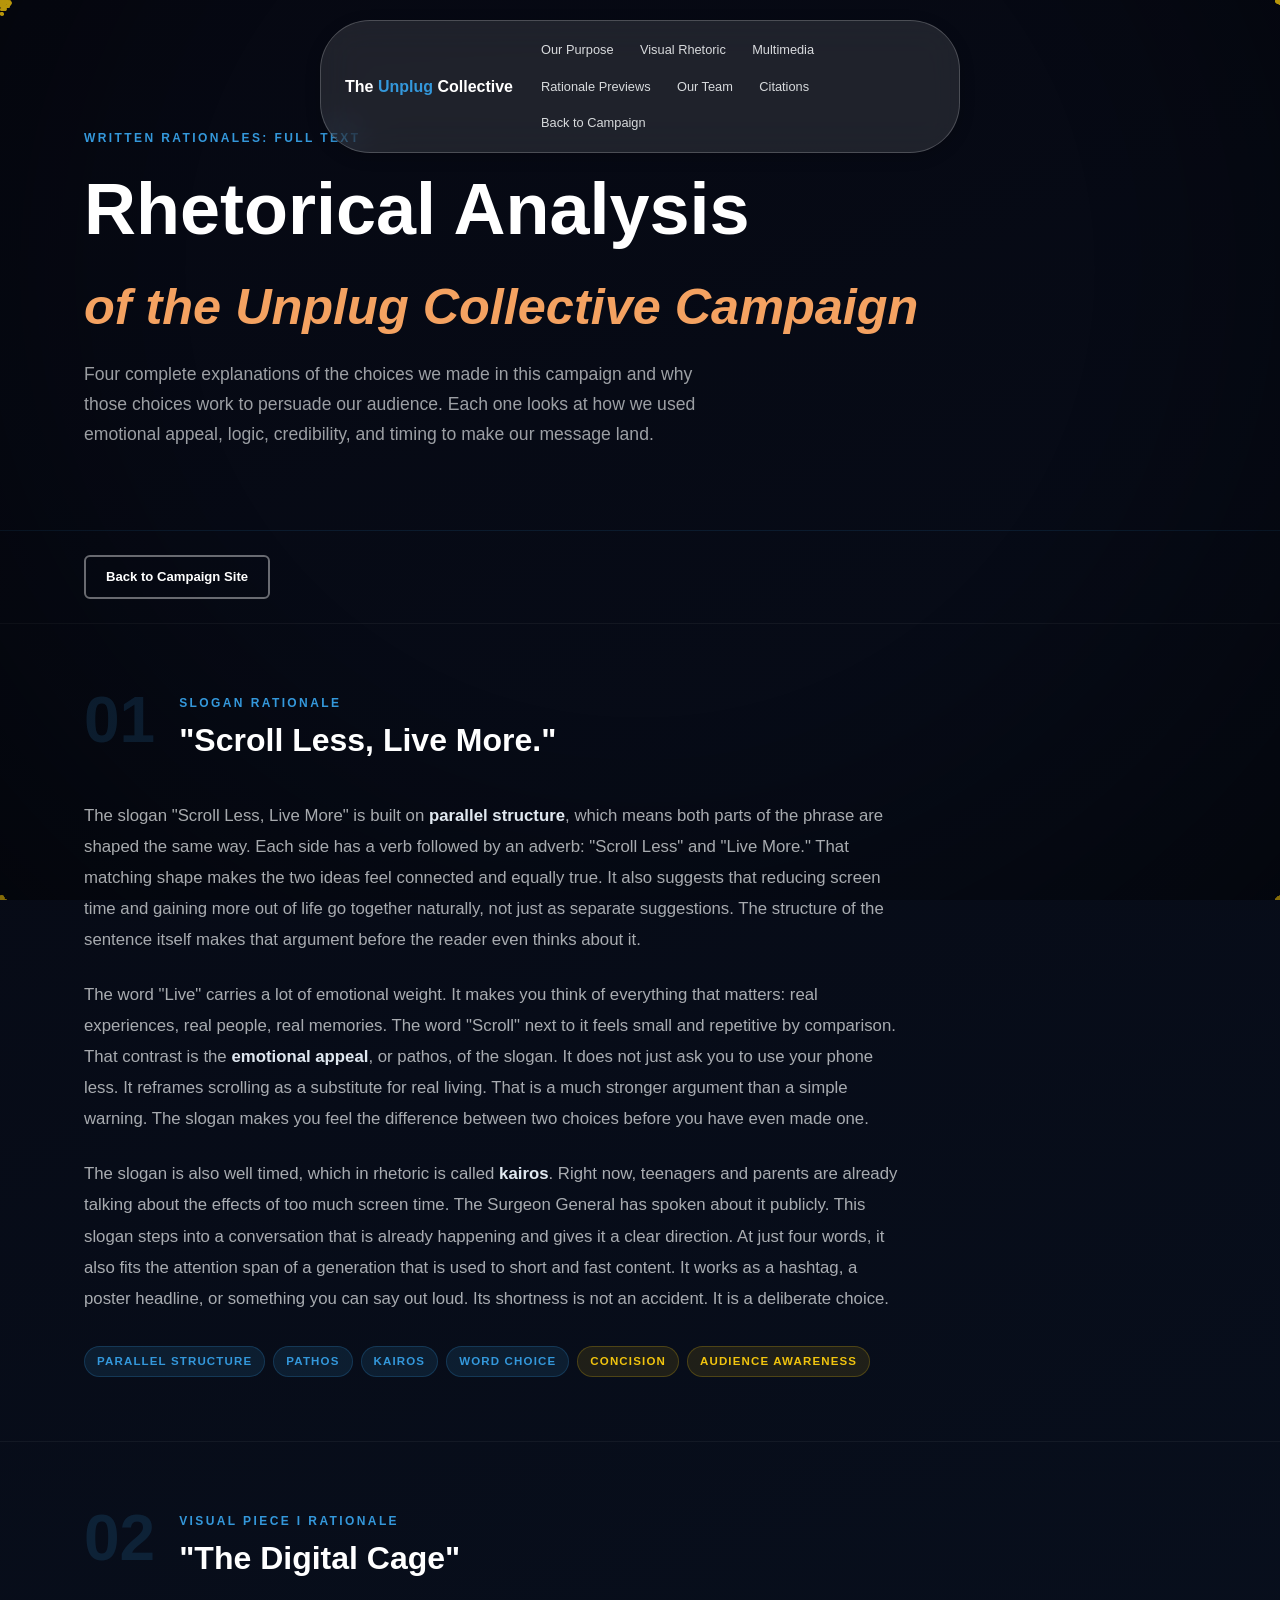
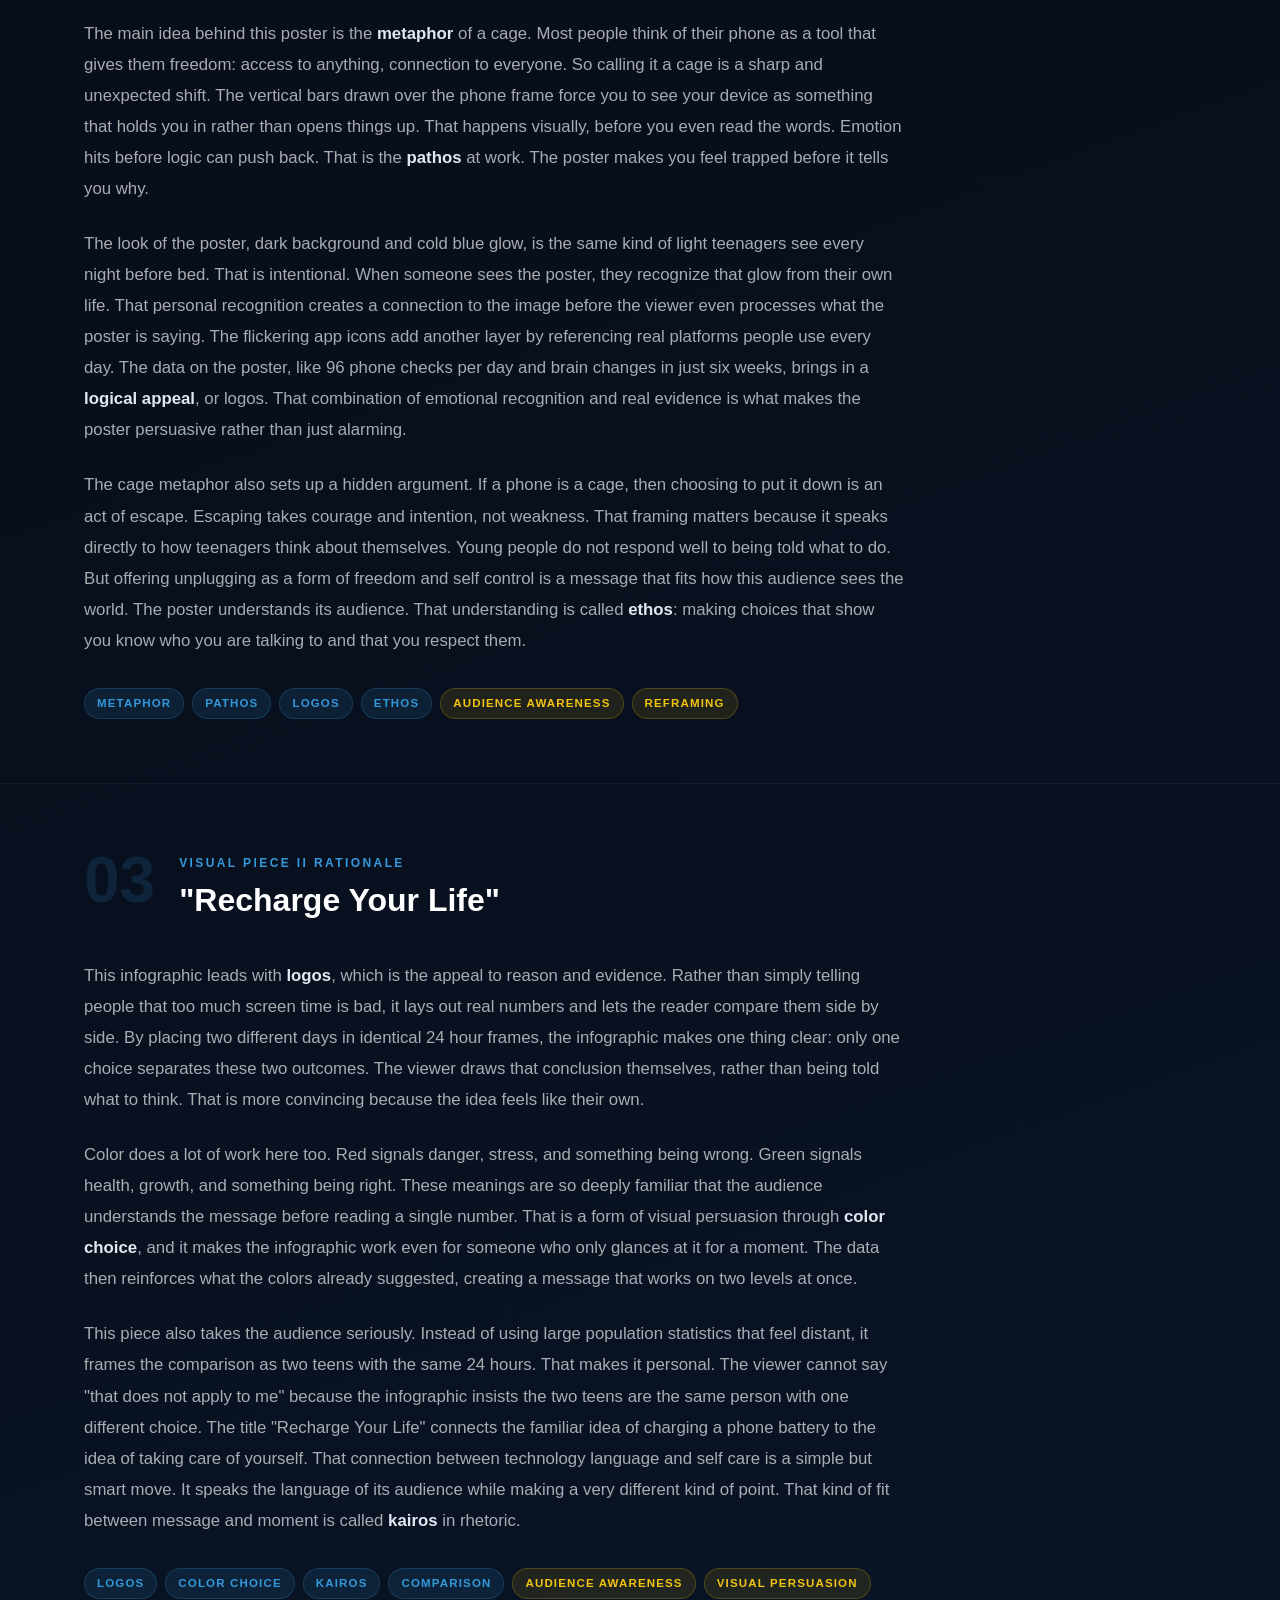
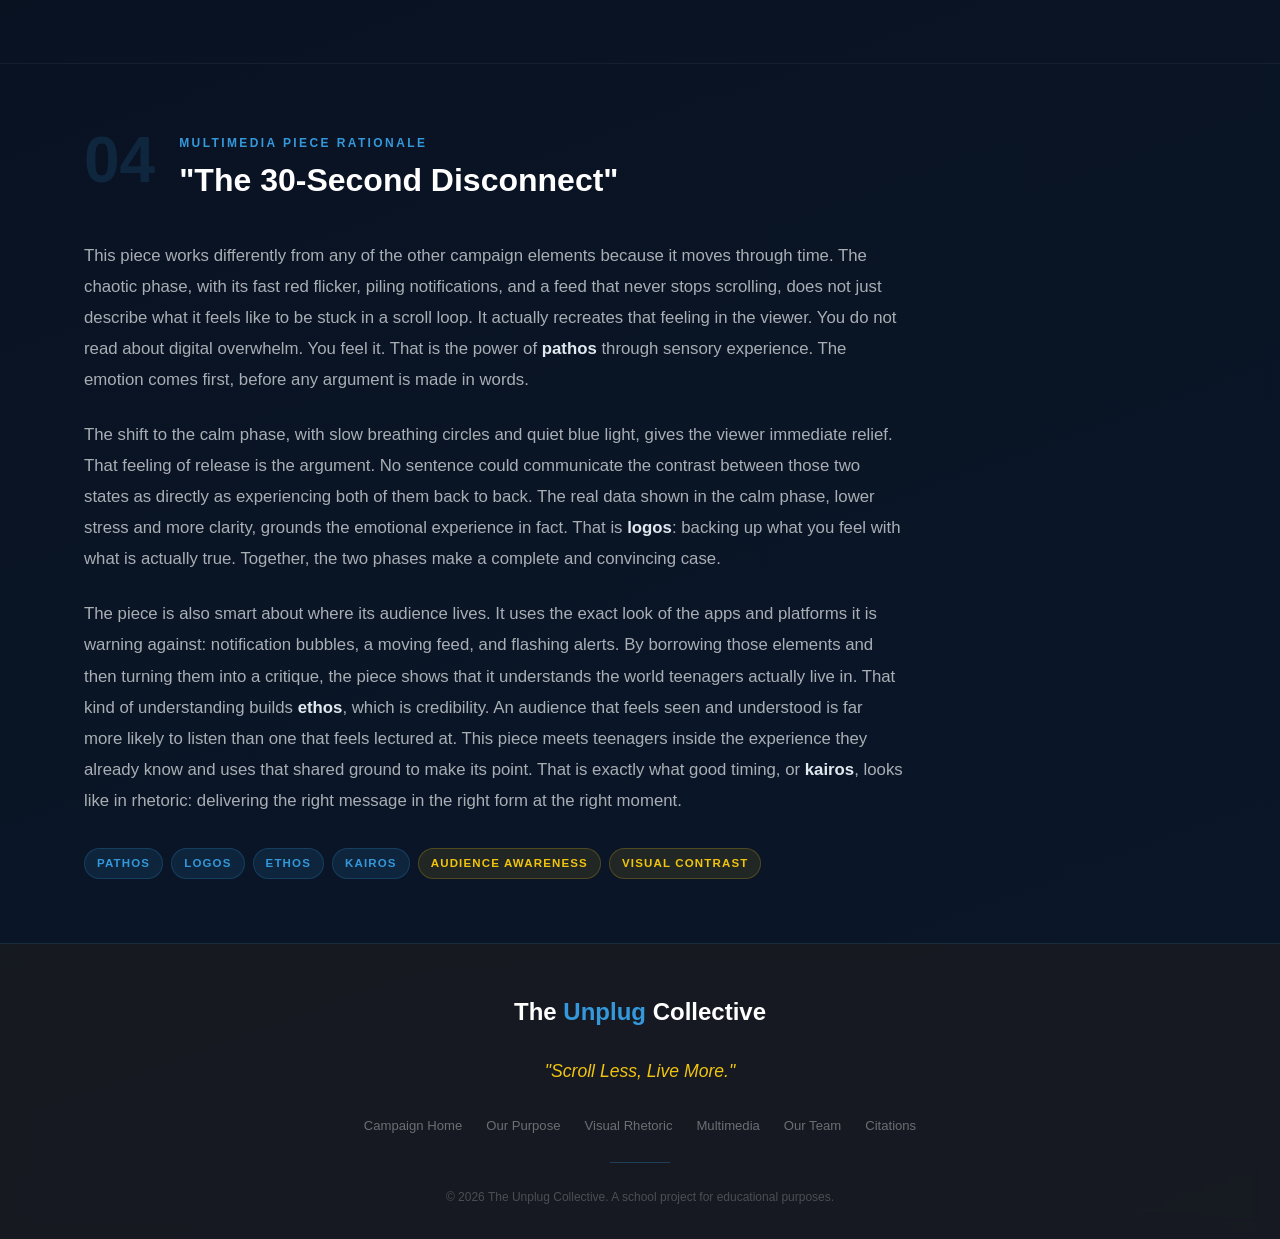
==== commit 4f9ba12a: "Simplify content, fix visuals, add citations page Content changes: - Remove all em dashes and semico" ====
--- a/rationales.html
+++ b/rationales.html
@@ -3,8 +3,7 @@
 <head>
   <meta charset="UTF-8" />
   <meta name="viewport" content="width=device-width, initial-scale=1.0" />
-  <title>Full Rationales — The Unplug Collective</title>
-  <meta name="description" content="Full written rationales for every element of The Unplug Collective campaign, analyzing rhetorical strategies including pathos, logos, ethos, kairos, and more." />
+  <title>Full Rationales: The Unplug Collective</title>
   <link href="https://fonts.googleapis.com/css2?family=Fuzzy+Bubbles:wght@400;700&display=swap" rel="stylesheet" />
   <link rel="stylesheet" href="css/style.css" />
   <link rel="stylesheet" href="css/animations.css" />
@@ -13,9 +12,6 @@
 
   <div class="stars-container"></div>
 
-  <!-- ====================================================
-       NAVIGATION
-  ===================================================== -->
   <nav class="navbar" aria-label="Main navigation">
     <div class="container">
       <a href="index.html" class="nav-brand">The <span>Unplug</span> Collective</a>
@@ -25,41 +21,32 @@
         <li><a href="index.html#multimedia">Multimedia</a></li>
         <li><a href="index.html#rationales">Rationale Previews</a></li>
         <li><a href="index.html#credits">Our Team</a></li>
-        <li><a href="index.html">← Back to Campaign</a></li>
+        <li><a href="citations.html">Citations</a></li>
+        <li><a href="index.html">Back to Campaign</a></li>
       </ul>
     </div>
   </nav>
 
-  <!-- ====================================================
-       PAGE HERO
-  ===================================================== -->
   <header class="rationales-page-hero">
     <div class="container">
-      <span class="section-label">Written Rationales — Full Text</span>
+      <span class="section-label">Written Rationales: Full Text</span>
       <h1>Rhetorical Analysis<br /><em style="font-size:0.7em;color:#f4a261;">of the Unplug Collective Campaign</em></h1>
       <p>
-        Four complete rationales examining the rhetorical strategies — pathos, logos, ethos,
-        kairos, metaphor, parallelism, and audience — that underpin every element of this
-        digital wellness campaign. Each rationale demonstrates how form and content work
-        together to persuade a teenage audience.
+        Four complete explanations of the choices we made in this campaign and why those choices
+        work to persuade our audience. Each one looks at how we used emotional appeal,
+        logic, credibility, and timing to make our message land.
       </p>
     </div>
   </header>
 
-  <!-- ====================================================
-       BACK LINK BAR
-  ===================================================== -->
   <div class="back-link-bar">
     <div class="container">
       <a href="index.html" class="btn btn-secondary" style="display:inline-flex;padding:0.55rem 1.25rem;font-size:0.82rem;">
-        ← Return to Campaign Site
+        Back to Campaign Site
       </a>
     </div>
   </div>
 
-  <!-- ====================================================
-       RATIONALE 1: SLOGAN
-  ===================================================== -->
   <section class="rationale-full" id="rationale-slogan">
     <div class="container">
 
@@ -73,50 +60,37 @@
 
       <div class="rationale-body">
         <p>
-          The campaign slogan, <strong>"Scroll Less, Live More,"</strong> is constructed on the
-          rhetorical principle of <strong>antithetical parallelism</strong> — a device rooted in
-          classical oratory that places two opposing ideas in structurally identical grammatical
-          forms. The first clause ("Scroll Less") names the behavior the campaign asks audiences
-          to reduce; the second ("Live More") names the reward for doing so. The parallel structure
-          — imperative verb plus adverb, twice — creates the impression that both clauses are
-          equally true and equally certain, lending the slogan an air of logical inevitability.
-          The mirror-like syntax does not merely describe a trade; it enacts one. This is a form
-          of <strong>logos</strong> through form rather than content: the architecture of the
-          sentence argues that reducing screen time and expanding lived experience are directly,
-          proportionally linked.
-        </p>
-        <p>
-          The appeal to <strong>pathos</strong> is equally deliberate. The word "Live" carries
-          far more emotional freight than any synonym — it invokes the full texture of embodied
-          existence: physical sensation, human connection, creative output, memory-making.
-          Against that richness, "Scroll" is rendered almost comically diminished — a single,
-          repetitive, thumbward motion. The contrast triggers what rhetoricians describe as
-          <em>dissociation</em>: the audience is invited to separate two things they previously
-          considered compatible (scrolling and living a full life) and recognize them as
-          fundamentally at odds. This emotional reframing is the deeper work of the slogan.
-          It does not merely tell teenagers to use their phones less; it redefines phone use as
-          a form of <em>not living</em> — a much more powerful argument.
-        </p>
-        <p>
-          The slogan also satisfies the demands of <strong>kairos</strong> — the rhetorical
-          concept of timeliness. Issued in a cultural moment when the U.S. Surgeon General has
-          formally recommended warning labels on social media platforms and when mental health
-          data among teenagers has reached crisis levels, the slogan arrives with urgency already
-          in the air. It does not need to explain the context because the context is the atmosphere
-          every teenager breathes. Furthermore, the brevity of the slogan — four words, a clean
-          comma, a period — is a strategic concession to the rhetorical situation: a generation
-          whose attention span has been compressed by the very platforms this campaign critiques.
-          The slogan is short enough to function as a hashtag, a protest chant, a banner, or a
-          tattoo, which means it can travel across every medium without losing its integrity.
+          The slogan "Scroll Less, Live More" is built on <strong>parallel structure</strong>,
+          which means both parts of the phrase are shaped the same way. Each side has a verb
+          followed by an adverb: "Scroll Less" and "Live More." That matching shape makes the
+          two ideas feel connected and equally true. It also suggests that reducing screen time
+          and gaining more out of life go together naturally, not just as separate suggestions.
+          The structure of the sentence itself makes that argument before the reader even thinks about it.
+        </p>
+        <p>
+          The word "Live" carries a lot of emotional weight. It makes you think of everything
+          that matters: real experiences, real people, real memories. The word "Scroll" next to
+          it feels small and repetitive by comparison. That contrast is the <strong>emotional appeal</strong>,
+          or pathos, of the slogan. It does not just ask you to use your phone less.
+          It reframes scrolling as a substitute for real living. That is a much stronger argument
+          than a simple warning. The slogan makes you feel the difference between two choices
+          before you have even made one.
+        </p>
+        <p>
+          The slogan is also well timed, which in rhetoric is called <strong>kairos</strong>.
+          Right now, teenagers and parents are already talking about the effects of too much
+          screen time. The Surgeon General has spoken about it publicly.
+          This slogan steps into a conversation that is already happening and gives it a clear direction.
+          At just four words, it also fits the attention span of a generation
+          that is used to short and fast content. It works as a hashtag, a poster headline,
+          or something you can say out loud. Its shortness is not an accident. It is a deliberate choice.
         </p>
 
         <div class="rhetorical-tags">
-          <span class="rh-tag">Antithetical Parallelism</span>
+          <span class="rh-tag">Parallel Structure</span>
           <span class="rh-tag">Pathos</span>
-          <span class="rh-tag">Logos</span>
           <span class="rh-tag">Kairos</span>
-          <span class="rh-tag">Dissociation</span>
-          <span class="rh-tag">Imperative Mood</span>
+          <span class="rh-tag">Word Choice</span>
           <span class="rh-tag gold">Concision</span>
           <span class="rh-tag gold">Audience Awareness</span>
         </div>
@@ -125,9 +99,6 @@
     </div>
   </section>
 
-  <!-- ====================================================
-       RATIONALE 2: THE DIGITAL CAGE
-  ===================================================== -->
   <section class="rationale-full" id="rationale-cage">
     <div class="container">
 
@@ -141,71 +112,52 @@
 
       <div class="rationale-body">
         <p>
-          The organizing metaphor of "The Digital Cage" — the proposition that a smartphone
-          can function as a structure of confinement — is the most rhetorically ambitious
-          claim in the entire campaign. Its power lies in a fundamental <strong>reframing</strong>:
-          the phone is universally perceived as an instrument of freedom (access to information,
-          social connection, creative expression), so to render it as a cage requires the
-          audience to hold two incompatible ideas simultaneously. The vertical cage bars
-          rendered in CSS over the phone frame accomplish this without a single word of
-          explanation. The viewer's eye recognizes the cage architecture before the conscious
-          mind engages, which means the argument bypasses rational resistance and lands first
-          at the level of <strong>pathos</strong> — the gut recognition of imprisonment.
-          The slogan line beneath the poster title — "You built the bars yourself" — then
-          redeploys the metaphor to invoke personal responsibility, shifting from pathos to
-          something closer to <em>prolepsis</em>: the poster anticipates the objection ("I
-          chose this") and absorbs it into the argument itself.
-        </p>
-        <p>
-          The visual aesthetic of the poster — a deep black background, cold blue-light
-          glow, flickering app-icon bars — is a deliberate act of <strong>audience-specific
-          rhetoric</strong>. This is the precise visual environment that teenagers inhabit
-          every night before sleep: the blue-light wash of a phone screen in a dark room.
-          By recreating that environment within the poster, the campaign creates an uncanny
-          recognition. The audience does not merely observe the visual; they <em>remember</em>
-          it from personal experience. This autobiographical trigger is one of the most
-          reliable techniques for generating empathetic persuasion. The flickering app icons —
-          each a reference to a real platform's color palette — add another layer of
-          recognition, connecting the abstract argument to specific daily behaviors.
-          The inclusion of real statistics (96 phone checks per day; dopamine rewiring in
-          six weeks) grounds the emotional appeal in <strong>logos</strong>, establishing
-          the campaign's <strong>ethos</strong> as evidence-based rather than merely
-          moralistic.
-        </p>
-        <p>
-          The cage metaphor also operates on the level of <strong>metaphorical entailment</strong>:
-          once the audience accepts that their phone is a cage, a whole set of subsequent
-          propositions follow naturally. Cages are things you escape. Escaping is heroic.
-          Choosing to leave requires courage. The metaphor thus positions the act of unplugging
-          not as deprivation (the conventional framing of digital detox discourse) but as
-          liberation — a much more motivating frame for a teenage audience that values agency
-          and self-determination above almost everything else. In terms of rhetorical
-          situation, the poster addresses the <strong>exigence</strong> (the felt urgency
-          of the problem), speaks to the <strong>audience</strong> (teenagers who recognize
-          the specific aesthetics of their own nightly screen experience), and operates
-          within the <strong>constraints</strong> of a medium — a single visual frame —
-          by making every element do double rhetorical duty.
+          The main idea behind this poster is the <strong>metaphor</strong> of a cage.
+          Most people think of their phone as a tool that gives them freedom: access to
+          anything, connection to everyone. So calling it a cage is a sharp and unexpected shift.
+          The vertical bars drawn over the phone frame force you to see your device
+          as something that holds you in rather than opens things up. That happens visually,
+          before you even read the words. Emotion hits before logic can push back.
+          That is the <strong>pathos</strong> at work. The poster makes you feel trapped
+          before it tells you why.
+        </p>
+        <p>
+          The look of the poster, dark background and cold blue glow, is the same kind of
+          light teenagers see every night before bed. That is intentional.
+          When someone sees the poster, they recognize that glow from their own life.
+          That personal recognition creates a connection to the image before the viewer
+          even processes what the poster is saying.
+          The flickering app icons add another layer by referencing real platforms people use every day.
+          The data on the poster, like 96 phone checks per day and brain changes in just six weeks,
+          brings in a <strong>logical appeal</strong>, or logos.
+          That combination of emotional recognition and real evidence is what makes the poster persuasive
+          rather than just alarming.
+        </p>
+        <p>
+          The cage metaphor also sets up a hidden argument.
+          If a phone is a cage, then choosing to put it down is an act of escape.
+          Escaping takes courage and intention, not weakness.
+          That framing matters because it speaks directly to how teenagers think about themselves.
+          Young people do not respond well to being told what to do.
+          But offering unplugging as a form of freedom and self control is a message
+          that fits how this audience sees the world.
+          The poster understands its audience. That understanding is called <strong>ethos</strong>:
+          making choices that show you know who you are talking to and that you respect them.
         </p>
 
         <div class="rhetorical-tags">
           <span class="rh-tag">Metaphor</span>
-          <span class="rh-tag">Reframing</span>
           <span class="rh-tag">Pathos</span>
           <span class="rh-tag">Logos</span>
           <span class="rh-tag">Ethos</span>
-          <span class="rh-tag">Prolepsis</span>
-          <span class="rh-tag gold">Audience Specificity</span>
-          <span class="rh-tag gold">Rhetorical Situation</span>
-          <span class="rh-tag gold">Metaphorical Entailment</span>
+          <span class="rh-tag gold">Audience Awareness</span>
+          <span class="rh-tag gold">Reframing</span>
         </div>
       </div>
 
     </div>
   </section>
 
-  <!-- ====================================================
-       RATIONALE 3: RECHARGE YOUR LIFE
-  ===================================================== -->
   <section class="rationale-full" id="rationale-recharge">
     <div class="container">
 
@@ -219,72 +171,52 @@
 
       <div class="rationale-body">
         <p>
-          The comparative infographic "Recharge Your Life" makes its primary appeal to
-          <strong>logos</strong> — the mode of reasoned argument grounded in evidence.
-          Unlike the emotional intensity of "The Digital Cage," this piece speaks in the
-          register of data: quantified behaviors, cited research, measurable outcomes.
-          The structural choice to present two columns within an identical 24-hour frame
-          is itself an argument: it asserts that the only variable separating the two
-          teenagers depicted is the intentional allocation of one offline hour. By holding
-          everything else equal, the infographic isolates that single variable and allows
-          the data to carry the rhetorical weight. The viewer draws the conclusion
-          themselves — a much more persuasive dynamic than being told what to think.
-          This technique is known as <em>enthymeme</em>: the argument is structured so
-          that the audience supplies the missing premise from their own reasoning,
-          making the conclusion feel self-generated and therefore more binding.
-        </p>
-        <p>
-          The <strong>color semiotics</strong> of the piece — red for the "Scrolling Day,"
-          green for the "Unplugged Day" — operate beneath the level of conscious analysis.
-          Red connotes danger, stress, emergency, and loss in virtually every Western cultural
-          context; green connotes health, growth, permission, and vitality. The audience
-          does not need to read a single data point to form a directional impression of the
-          two columns. This is a form of <strong>visual ethos</strong>: the infographic
-          establishes the credibility of its argument through its design before the numbers
-          are read. The statistics then reinforce what the colors have already suggested,
-          creating a double-confirmation structure that is particularly effective for
-          audiences who may not engage with dense prose. The piece is also attentive to
-          <strong>kairos</strong> — it was designed for a precise historical moment when
-          the mental health crisis among American teenagers has become a topic of national
-          policy debate, making data about teen screen time not merely interesting but urgent.
-        </p>
-        <p>
-          The infographic's treatment of <strong>audience</strong> is sophisticated in
-          its specificity. Rather than presenting aggregate population statistics, the
-          framing device — "two teenagers, same 24 hours" — individualizes the data and
-          invites personal identification. The viewer does not encounter an abstraction
-          ("teens in America"); they encounter a scenario that mirrors their own daily
-          experience. The phrase "same teen — with one intentional offline hour" in the
-          Column B header performs an important rhetorical function: it removes the
-          possibility of dismissal through difference. The audience cannot say "that's
-          not me" or "I'm already past that." The infographic insists on sameness before
-          offering difference, which is the classical move of <em>concession</em> in
-          argumentation — acknowledging the audience's reality before proposing a change
-          to it. The title "Recharge Your Life" completes the rhetorical package by
-          translating battery metaphor (familiar to this generation from constant device
-          management) into self-care advocacy, bridging the technological and the personal
-          with a single word.
+          This infographic leads with <strong>logos</strong>, which is the appeal to reason and evidence.
+          Rather than simply telling people that too much screen time is bad,
+          it lays out real numbers and lets the reader compare them side by side.
+          By placing two different days in identical 24 hour frames,
+          the infographic makes one thing clear:
+          only one choice separates these two outcomes.
+          The viewer draws that conclusion themselves, rather than being told what to think.
+          That is more convincing because the idea feels like their own.
+        </p>
+        <p>
+          Color does a lot of work here too.
+          Red signals danger, stress, and something being wrong.
+          Green signals health, growth, and something being right.
+          These meanings are so deeply familiar that the audience understands the message
+          before reading a single number.
+          That is a form of visual persuasion through <strong>color choice</strong>,
+          and it makes the infographic work even for someone who only glances at it for a moment.
+          The data then reinforces what the colors already suggested,
+          creating a message that works on two levels at once.
+        </p>
+        <p>
+          This piece also takes the audience seriously.
+          Instead of using large population statistics that feel distant,
+          it frames the comparison as two teens with the same 24 hours.
+          That makes it personal. The viewer cannot say "that does not apply to me"
+          because the infographic insists the two teens are the same person with one different choice.
+          The title "Recharge Your Life" connects the familiar idea of charging a phone battery
+          to the idea of taking care of yourself.
+          That connection between technology language and self care is a simple but smart move.
+          It speaks the language of its audience while making a very different kind of point.
+          That kind of fit between message and moment is called <strong>kairos</strong> in rhetoric.
         </p>
 
         <div class="rhetorical-tags">
           <span class="rh-tag">Logos</span>
-          <span class="rh-tag">Enthymeme</span>
-          <span class="rh-tag">Color Semiotics</span>
-          <span class="rh-tag">Visual Ethos</span>
+          <span class="rh-tag">Color Choice</span>
           <span class="rh-tag">Kairos</span>
-          <span class="rh-tag">Concession</span>
-          <span class="rh-tag gold">Juxtaposition</span>
-          <span class="rh-tag gold">Audience Specificity</span>
-          <span class="rh-tag gold">Data Rhetoric</span>
+          <span class="rh-tag">Comparison</span>
+          <span class="rh-tag gold">Audience Awareness</span>
+          <span class="rh-tag gold">Visual Persuasion</span>
         </div>
       </div>
 
     </div>
   </section>
 
-  <!-- ====================================================
-       RATIONALE 4: THE 30-SECOND DISCONNECT
-  ===================================================== -->
   <section class="rationale-full" id="rationale-multimedia">
     <div class="container">
 
@@ -298,78 +230,54 @@
 
       <div class="rationale-body">
         <p>
-          Animated rhetoric possesses capacities unavailable to static media: it unfolds
-          in time, builds anticipation, and can manufacture an emotional arc rather than
-          merely presenting an emotional claim. "The 30-Second Disconnect" exploits all
-          three of these capacities. The chaotic phase — fast-blinking red elements,
-          cascading notification bubbles, a feed that scrolls at a dizzying pace, a
-          flickering timestamp accumulating toward digital exhaustion — does not argue
-          that constant scrolling feels bad; it <em>produces</em> the feeling of digital
-          overwhelm in the viewer's sensory experience. This is the rhetorical mode
-          the ancient Greeks called <strong>enargeia</strong>: the vivid re-creation
-          of an experience so that the audience undergoes it rather than merely
-          comprehending it. The viewer's nervous system responds to the chaotic phase
-          before cognition can intervene, which means <strong>pathos</strong> is
-          activated at the physiological level — the most direct and durable form
-          of emotional persuasion.
-        </p>
-        <p>
-          The transition from chaos to calm enacts the campaign's central argument
-          with a clarity no verbal statement could match. As the red-tinted,
-          fragmented chaos dissolves into slow-breathing concentric circles,
-          warm teal light, and sparse, deliberate text — "Breathe. You Are Here." —
-          the viewer does not read an argument about the benefits of disconnection;
-          they experience relief. The 12-second cycle mirrors a psychological truth:
-          neuroscience research suggests that the brain's default mode network —
-          associated with creativity, self-reflection, and emotional integration —
-          requires approximately this duration of unstimulated pause to begin
-          reactivating after a period of rapid information input. The animation's
-          rhythm is therefore not arbitrary but <strong>evidence-based</strong>,
-          grounding the sensory experience in <strong>logos</strong> even as it
-          operates primarily through affect. The calm phase statistics ("↓ Cortisol,
-          ↑ Clarity") further anchor the emotional experience in empirical framing,
-          demonstrating the campaign's commitment to <strong>ethos</strong> — the
-          credibility that comes from showing your sources.
-        </p>
-        <p>
-          Perhaps the most sophisticated dimension of this piece is its relationship
-          to <strong>rhetorical situation</strong> and medium. The piece is composed
-          entirely in the visual language of the platforms it critiques: notification
-          aesthetics, a scrolling feed, rapid color changes, the accumulating digital
-          clock. By adopting and then subverting these conventions, the animation
-          engages in what scholars of media rhetoric call <em>détournement</em> —
-          the appropriation of a dominant culture's signs to reverse their meaning.
-          The notification bubble that normally signals "more content to consume"
-          here signals "you are being consumed." This strategy is acutely attentive
-          to the <strong>audience</strong>: teenagers who have grown up inside the
-          attention economy may be immunized against conventional anti-screen
-          messaging, but they are not immunized against having their own visual
-          dialect turned against itself. The piece speaks fluently in the language
-          of social media in order to say: "Look what this language is doing to you."
-          That is the deepest form of <strong>kairos</strong> — not merely timeliness,
-          but the recognition that the moment demands a message delivered in the
-          exact medium that created the problem it addresses.
+          This piece works differently from any of the other campaign elements
+          because it moves through time.
+          The chaotic phase, with its fast red flicker, piling notifications,
+          and a feed that never stops scrolling, does not just describe what it feels like
+          to be stuck in a scroll loop. It actually recreates that feeling in the viewer.
+          You do not read about digital overwhelm. You feel it.
+          That is the power of <strong>pathos</strong> through sensory experience.
+          The emotion comes first, before any argument is made in words.
+        </p>
+        <p>
+          The shift to the calm phase, with slow breathing circles and quiet blue light,
+          gives the viewer immediate relief.
+          That feeling of release is the argument.
+          No sentence could communicate the contrast between those two states
+          as directly as experiencing both of them back to back.
+          The real data shown in the calm phase, lower stress and more clarity,
+          grounds the emotional experience in fact.
+          That is <strong>logos</strong>: backing up what you feel with what is actually true.
+          Together, the two phases make a complete and convincing case.
+        </p>
+        <p>
+          The piece is also smart about where its audience lives.
+          It uses the exact look of the apps and platforms it is warning against:
+          notification bubbles, a moving feed, and flashing alerts.
+          By borrowing those elements and then turning them into a critique,
+          the piece shows that it understands the world teenagers actually live in.
+          That kind of understanding builds <strong>ethos</strong>, which is credibility.
+          An audience that feels seen and understood is far more likely to listen
+          than one that feels lectured at.
+          This piece meets teenagers inside the experience they already know
+          and uses that shared ground to make its point.
+          That is exactly what good timing, or <strong>kairos</strong>, looks like in rhetoric:
+          delivering the right message in the right form at the right moment.
         </p>
 
         <div class="rhetorical-tags">
-          <span class="rh-tag">Enargeia</span>
           <span class="rh-tag">Pathos</span>
           <span class="rh-tag">Logos</span>
           <span class="rh-tag">Ethos</span>
           <span class="rh-tag">Kairos</span>
-          <span class="rh-tag">Détournement</span>
-          <span class="rh-tag gold">Rhetorical Situation</span>
-          <span class="rh-tag gold">Temporal Rhetoric</span>
-          <span class="rh-tag gold">Medium as Message</span>
+          <span class="rh-tag gold">Audience Awareness</span>
+          <span class="rh-tag gold">Visual Contrast</span>
         </div>
       </div>
 
     </div>
   </section>
 
-  <!-- ====================================================
-       FOOTER
-  ===================================================== -->
   <footer>
     <div class="container">
       <div class="footer-inner">
@@ -383,32 +291,18 @@
             <li><a href="index.html#visual-rhetoric">Visual Rhetoric</a></li>
             <li><a href="index.html#multimedia">Multimedia</a></li>
             <li><a href="index.html#credits">Our Team</a></li>
+            <li><a href="citations.html">Citations</a></li>
           </ul>
         </nav>
 
         <div class="footer-divider"></div>
 
         <p class="footer-copy">
-          &copy; 2025 The Unplug Collective &mdash; A school project for educational purposes.
-          All statistics cited from publicly available research (APA, Common Sense Media, JAMA Pediatrics).
+          &copy; 2026 The Unplug Collective. A school project for educational purposes.
         </p>
       </div>
     </div>
   </footer>
-
-  <!-- ====================================================
-       STAR CONTROLS PANEL
-  ===================================================== -->
-  <div class="star-controls">
-    <label>
-      Star Color
-      <input type="color" id="starColorPicker" value="#f1c40f" />
-    </label>
-    <label style="flex-direction:column;align-items:flex-start;gap:0.3rem;">
-      Stars: <span id="starCountVal">500</span>
-      <input type="range" id="starCountSlider" min="0" max="2500" value="500" />
-    </label>
-  </div>
 
   <script src="js/main.js"></script>
   <script src="js/cursor-effects.js"></script>
--- a/css/style.css
+++ b/css/style.css
@@ -29,24 +29,23 @@
   font-size: 16px;
 }
 
-/* ── Background: fixed night-sky photo with overlay ──────── */
+/* ── Background: dark shifting gradient, moves on scroll ─── */
 body {
   font-family: -apple-system, BlinkMacSystemFont, 'Segoe UI', Roboto,
                Oxygen, Ubuntu, Cantarell, 'Open Sans', 'Helvetica Neue', sans-serif;
   color: var(--text-color);
   line-height: 1.7;
   overflow-x: hidden;
-  background-image: url('https://images.unsplash.com/photo-1512273222628-4daea6e55abb?ixlib=rb-4.0.3&ixid=M3wxMjA3fDB8MHxwaG90by1wYWdlfHx8fGVufDB8fHx8fA%3D%3D&auto=format&fit=crop&w=2070&q=80&fit=min');
-  background-attachment: fixed;
-  background-size: cover;
-  background-position: center;
+  background: linear-gradient(160deg, #060812 0%, #0b1a2e 25%, #10002e 55%, #040c1a 80%, #090916 100%);
+  background-size: 100% 500%;
+  background-position: 0% 0%;
 }
 
 body::before {
   content: '';
   position: fixed;
   inset: 0;
-  background: rgba(28, 28, 30, 0.4);
+  background: radial-gradient(ellipse at 50% 30%, transparent 50%, rgba(0, 0, 0, 0.45) 100%);
   pointer-events: none;
   z-index: 0;
 }
@@ -159,51 +158,6 @@
   box-shadow: 0 0 6px var(--star-color), 0 0 12px rgba(241, 196, 15, 0.5);
 }
 
-/* ── Star Controls Panel ──────────────────────────────────── */
-.star-controls {
-  position: fixed;
-  bottom: 20px;
-  right: 20px;
-  z-index: 5000;
-  background: rgba(44, 62, 80, 0.9);
-  backdrop-filter: blur(10px);
-  border: 1px solid rgba(255, 255, 255, 0.15);
-  border-radius: 12px;
-  padding: 1rem 1.25rem;
-  display: flex;
-  flex-direction: column;
-  gap: 0.75rem;
-  min-width: 180px;
-  box-shadow: 0 4px 20px rgba(0, 0, 0, 0.4);
-}
-
-.star-controls label {
-  font-size: 0.72rem;
-  font-weight: 600;
-  color: var(--text-color);
-  letter-spacing: 0.08em;
-  text-transform: uppercase;
-  display: flex;
-  align-items: center;
-  justify-content: space-between;
-  gap: 0.5rem;
-}
-
-.star-controls input[type="range"] {
-  width: 100%;
-  accent-color: var(--accent-color);
-  cursor: pointer;
-}
-
-.star-controls input[type="color"] {
-  width: 36px;
-  height: 24px;
-  border: none;
-  border-radius: 4px;
-  cursor: pointer;
-  background: none;
-  padding: 0;
-}
 
 /* ── Navigation (pill glassmorphism) ─────────────────────── */
 .navbar {
@@ -558,7 +512,7 @@
   background: #060f18;
   border: 3px solid rgba(52, 152, 219, 0.5);
   border-radius: 28px;
-  margin: 0 auto 2rem;
+  margin: 0 auto;
   box-shadow:
     0 0 30px rgba(52, 152, 219, 0.3),
     0 0 70px rgba(44, 62, 80, 0.2),
@@ -644,13 +598,20 @@
   text-align: center;
 }
 
+/* Phone wrapper clips cage bars to phone height only */
+.phone-wrapper {
+  position: relative;
+  width: 166px;
+  margin: 0 auto 2rem;
+  z-index: 2;
+}
+
 .cage-bars-overlay {
   position: absolute;
   top: 0;
   bottom: 0;
-  left: 50%;
-  transform: translateX(-50%);
-  width: 166px;
+  left: 0;
+  width: 100%;
   display: flex;
   justify-content: space-between;
   z-index: 5;
@@ -1398,10 +1359,36 @@
   .anim-stage { aspect-ratio: 3/2; }
 }
 
+/* ── Citations Page ───────────────────────────────────────── */
+.citation-list {
+  display: flex;
+  flex-direction: column;
+  gap: 0;
+}
+
+.citation-item {
+  padding: 1.5rem 0;
+  border-bottom: 1px solid rgba(255, 255, 255, 0.07);
+}
+
+.citation-item:first-child { border-top: 1px solid rgba(255, 255, 255, 0.07); }
+
+.citation-item p {
+  font-size: 1rem;
+  color: rgba(236, 240, 241, 0.75);
+  line-height: 1.75;
+  margin: 0;
+  padding-left: 2rem;
+  text-indent: -2rem;
+}
+
+.citation-item em {
+  font-style: italic;
+  color: rgba(236, 240, 241, 0.9);
+}
+
 @media (max-width: 480px) {
   .hero-cta { flex-direction: column; }
   .btn      { justify-content: center; }
   .credits-grid { grid-template-columns: 1fr 1fr; }
-
-  .star-controls { bottom: 10px; right: 10px; min-width: 150px; }
-}
+}
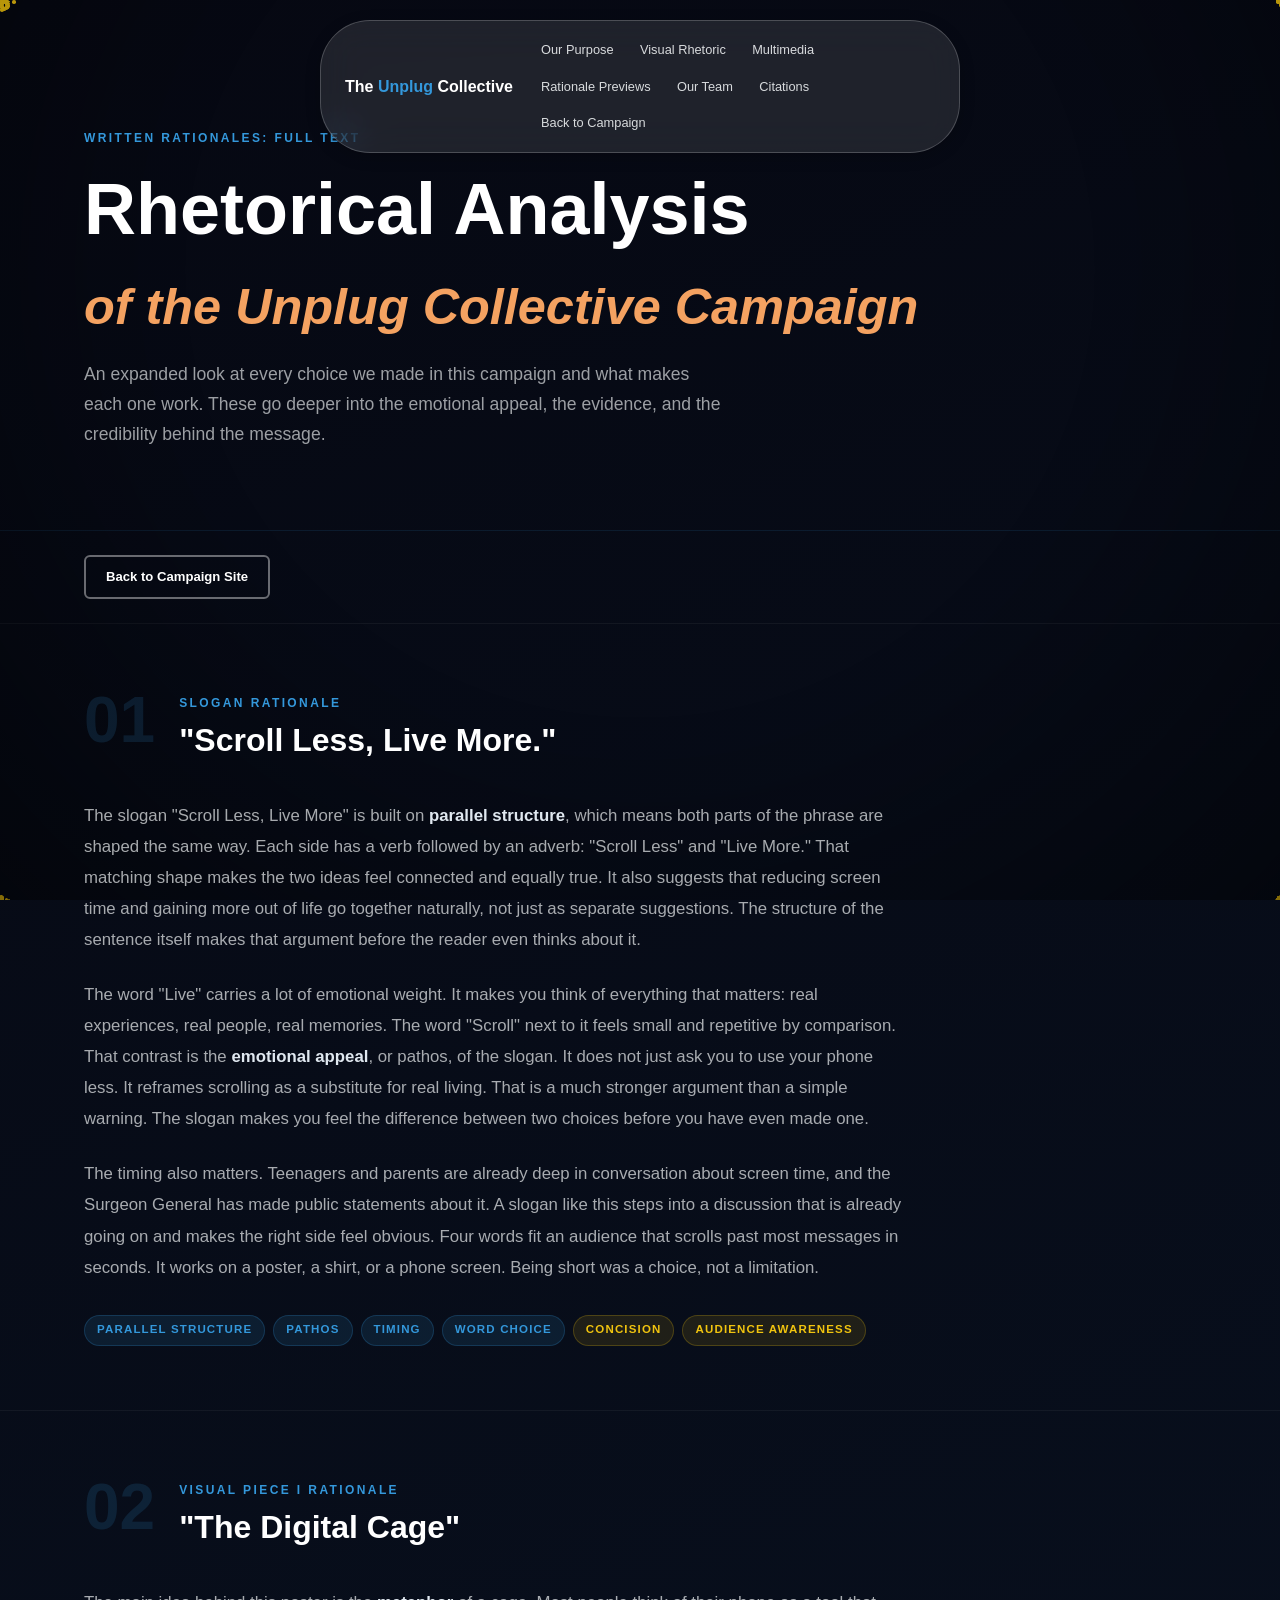
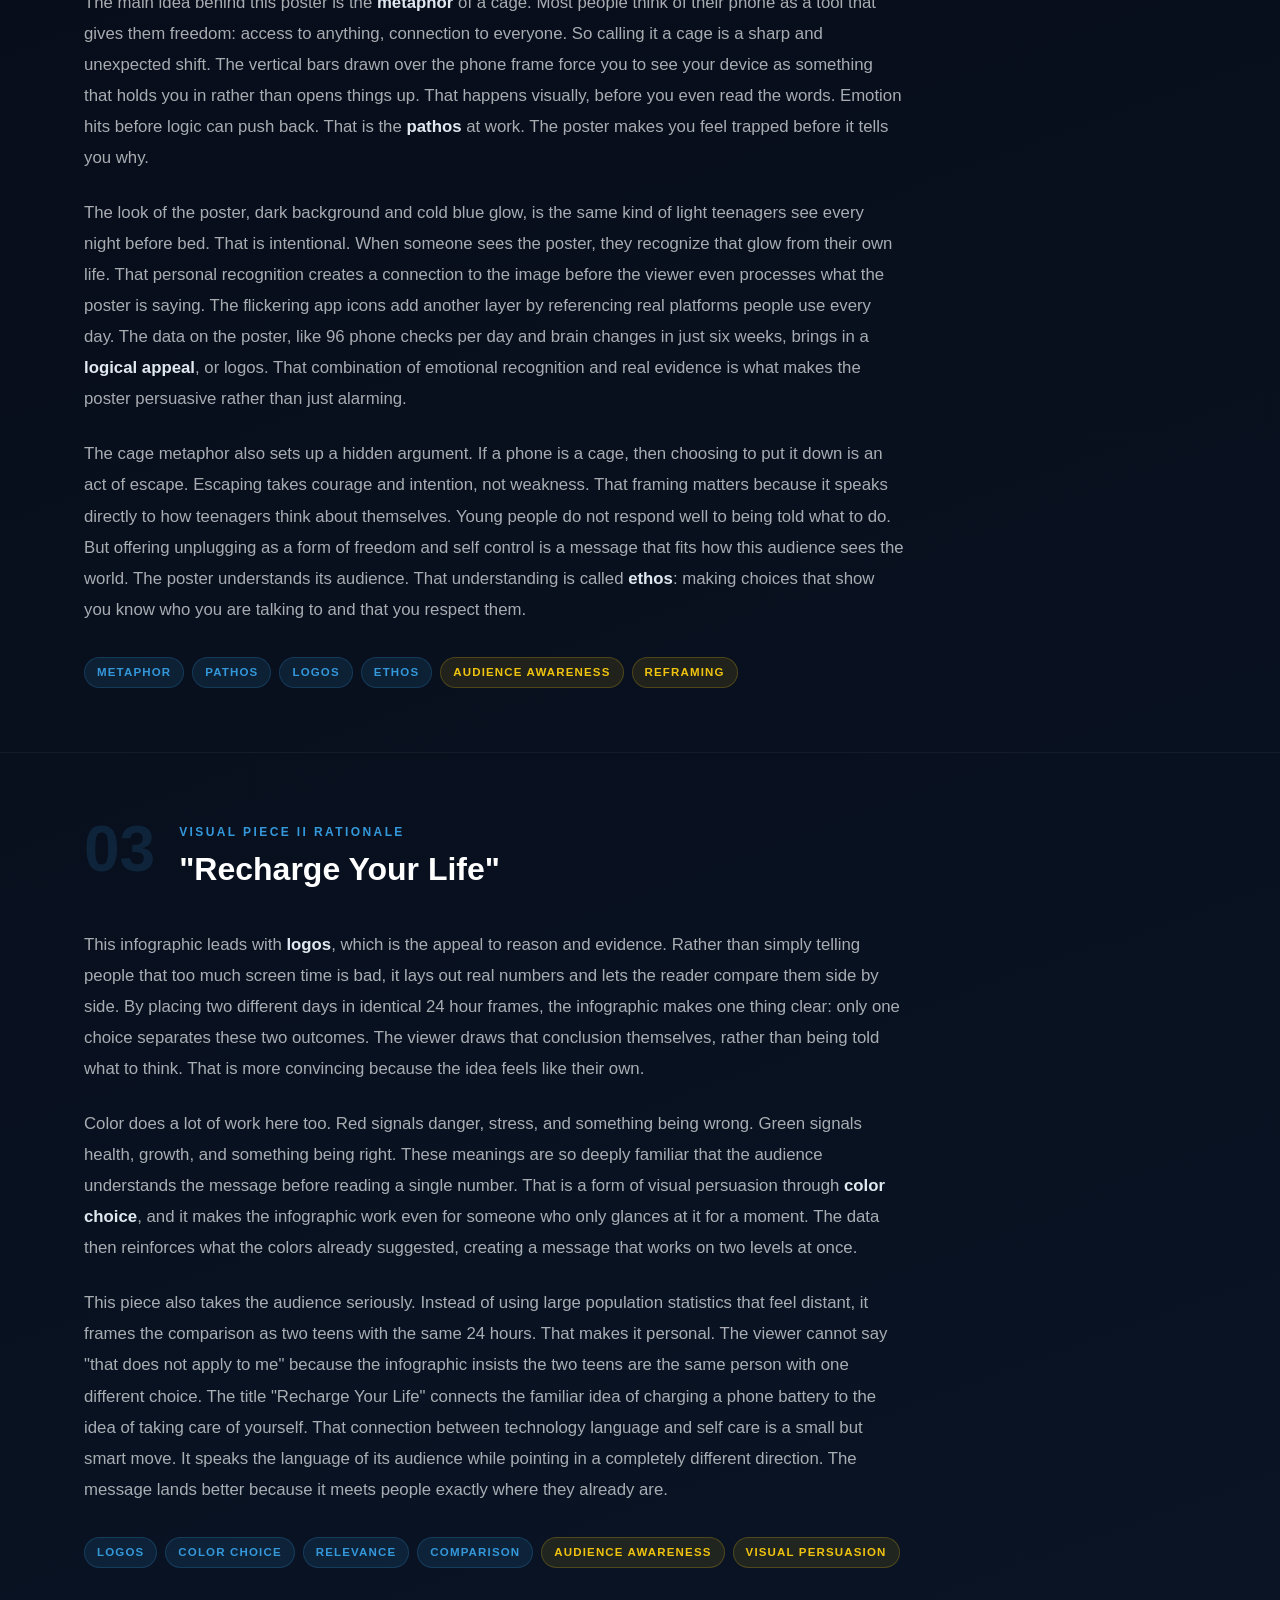
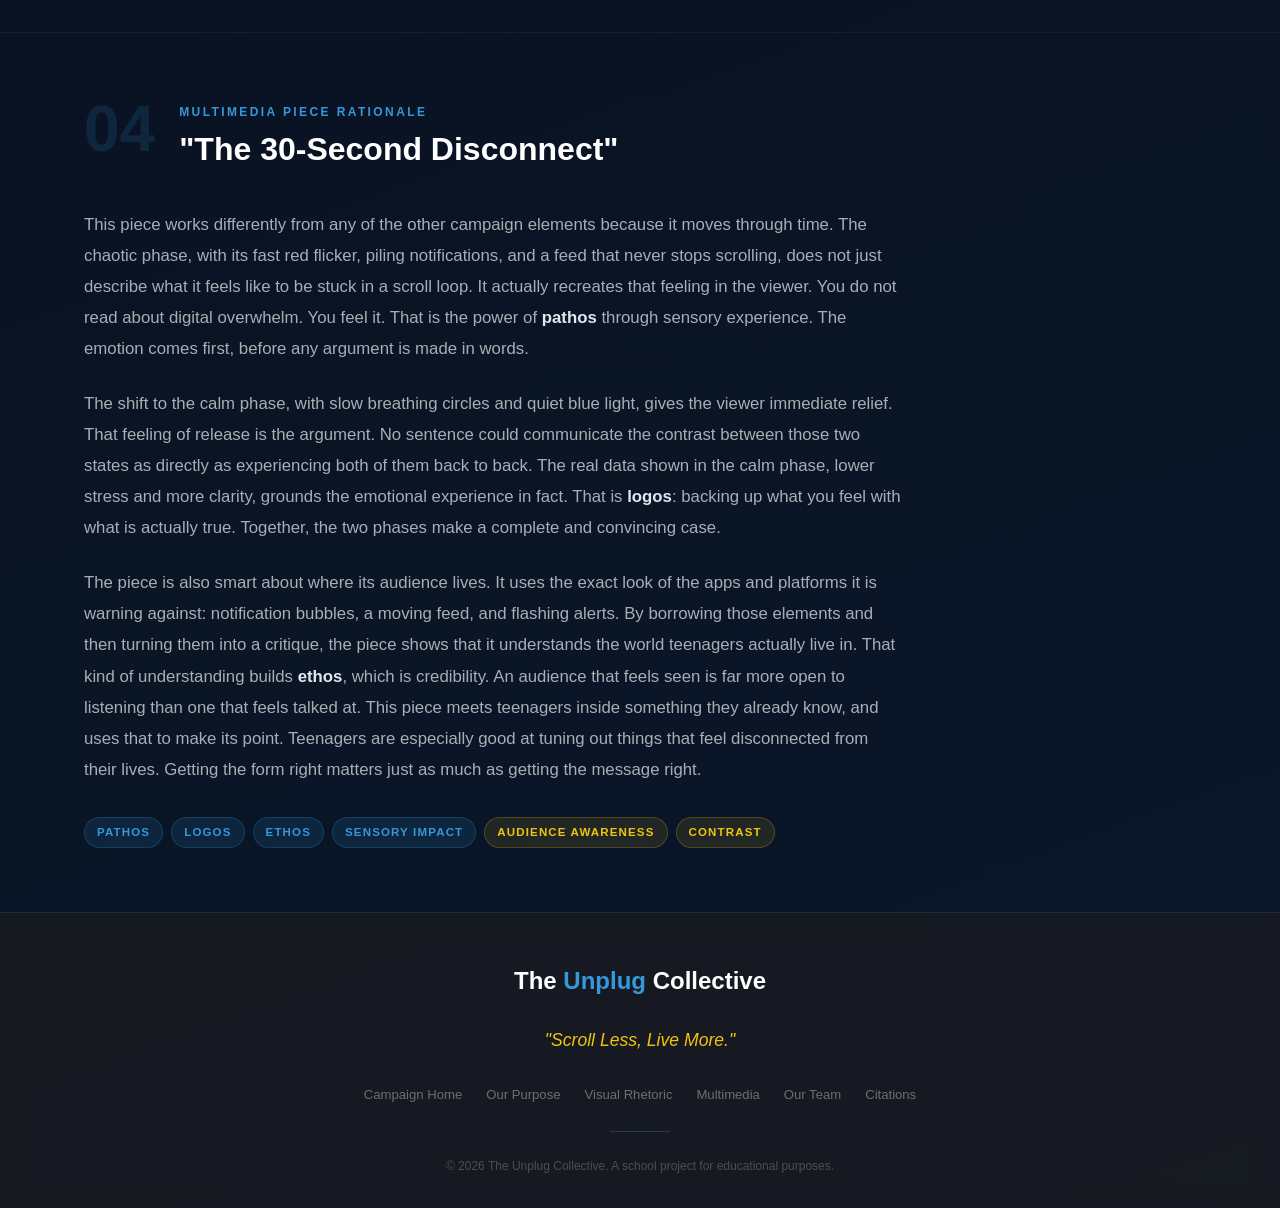
==== commit f0ca6e7e: "Revise rationales copy and remove team-facing content - Change rationales.html header to "expanded l" ====
--- a/rationales.html
+++ b/rationales.html
@@ -32,9 +32,8 @@
       <span class="section-label">Written Rationales: Full Text</span>
       <h1>Rhetorical Analysis<br /><em style="font-size:0.7em;color:#f4a261;">of the Unplug Collective Campaign</em></h1>
       <p>
-        Four complete explanations of the choices we made in this campaign and why those choices
-        work to persuade our audience. Each one looks at how we used emotional appeal,
-        logic, credibility, and timing to make our message land.
+        An expanded look at every choice we made in this campaign and what makes each one work.
+        These go deeper into the emotional appeal, the evidence, and the credibility behind the message.
       </p>
     </div>
   </header>
@@ -77,19 +76,18 @@
           before you have even made one.
         </p>
         <p>
-          The slogan is also well timed, which in rhetoric is called <strong>kairos</strong>.
-          Right now, teenagers and parents are already talking about the effects of too much
-          screen time. The Surgeon General has spoken about it publicly.
-          This slogan steps into a conversation that is already happening and gives it a clear direction.
-          At just four words, it also fits the attention span of a generation
-          that is used to short and fast content. It works as a hashtag, a poster headline,
-          or something you can say out loud. Its shortness is not an accident. It is a deliberate choice.
+          The timing also matters. Teenagers and parents are already deep in conversation about
+          screen time, and the Surgeon General has made public statements about it.
+          A slogan like this steps into a discussion that is already going on and makes
+          the right side feel obvious. Four words fit an audience that scrolls past most messages
+          in seconds. It works on a poster, a shirt, or a phone screen.
+          Being short was a choice, not a limitation.
         </p>
 
         <div class="rhetorical-tags">
           <span class="rh-tag">Parallel Structure</span>
           <span class="rh-tag">Pathos</span>
-          <span class="rh-tag">Kairos</span>
+          <span class="rh-tag">Timing</span>
           <span class="rh-tag">Word Choice</span>
           <span class="rh-tag gold">Concision</span>
           <span class="rh-tag gold">Audience Awareness</span>
@@ -199,15 +197,15 @@
           because the infographic insists the two teens are the same person with one different choice.
           The title "Recharge Your Life" connects the familiar idea of charging a phone battery
           to the idea of taking care of yourself.
-          That connection between technology language and self care is a simple but smart move.
-          It speaks the language of its audience while making a very different kind of point.
-          That kind of fit between message and moment is called <strong>kairos</strong> in rhetoric.
+          That connection between technology language and self care is a small but smart move.
+          It speaks the language of its audience while pointing in a completely different direction.
+          The message lands better because it meets people exactly where they already are.
         </p>
 
         <div class="rhetorical-tags">
           <span class="rh-tag">Logos</span>
           <span class="rh-tag">Color Choice</span>
-          <span class="rh-tag">Kairos</span>
+          <span class="rh-tag">Relevance</span>
           <span class="rh-tag">Comparison</span>
           <span class="rh-tag gold">Audience Awareness</span>
           <span class="rh-tag gold">Visual Persuasion</span>
@@ -257,21 +255,20 @@
           By borrowing those elements and then turning them into a critique,
           the piece shows that it understands the world teenagers actually live in.
           That kind of understanding builds <strong>ethos</strong>, which is credibility.
-          An audience that feels seen and understood is far more likely to listen
-          than one that feels lectured at.
-          This piece meets teenagers inside the experience they already know
-          and uses that shared ground to make its point.
-          That is exactly what good timing, or <strong>kairos</strong>, looks like in rhetoric:
-          delivering the right message in the right form at the right moment.
+          An audience that feels seen is far more open to listening than one that feels talked at.
+          This piece meets teenagers inside something they already know,
+          and uses that to make its point.
+          Teenagers are especially good at tuning out things that feel disconnected from their lives.
+          Getting the form right matters just as much as getting the message right.
         </p>
 
         <div class="rhetorical-tags">
           <span class="rh-tag">Pathos</span>
           <span class="rh-tag">Logos</span>
           <span class="rh-tag">Ethos</span>
-          <span class="rh-tag">Kairos</span>
+          <span class="rh-tag">Sensory Impact</span>
           <span class="rh-tag gold">Audience Awareness</span>
-          <span class="rh-tag gold">Visual Contrast</span>
+          <span class="rh-tag gold">Contrast</span>
         </div>
       </div>
 
--- a/css/style.css
+++ b/css/style.css
@@ -1387,6 +1387,123 @@
   color: rgba(236, 240, 241, 0.9);
 }
 
+/* ── Loading screen ───────────────────────────────────────── */
+#uc-loader {
+  position: fixed;
+  top: 0; left: 0;
+  width: 100%; height: 100%;
+  background: #060812;
+  z-index: 99999;
+  display: flex;
+  flex-direction: column;
+  align-items: center;
+  justify-content: center;
+  transition: opacity 0.6s ease;
+}
+
+#uc-loader-lines {
+  font-family: 'Courier New', Courier, monospace;
+  font-size: 1rem;
+  line-height: 2;
+  color: #3498db;
+  text-align: left;
+  width: 90%;
+  max-width: 500px;
+}
+
+#uc-loader-lines span {
+  display: block;
+  opacity: 0;
+  animation: ucLineIn 0.4s ease forwards;
+}
+
+@keyframes ucLineIn {
+  from { opacity: 0; transform: translateX(-12px); }
+  to   { opacity: 1; transform: translateX(0); }
+}
+
+.uc-blink {
+  display: inline-block;
+  width: 9px;
+  height: 1em;
+  background: #3498db;
+  vertical-align: middle;
+  animation: ucBlink 0.8s step-end infinite;
+}
+
+@keyframes ucBlink {
+  0%, 100% { opacity: 1; }
+  50%       { opacity: 0; }
+}
+
+#uc-loader-btn-wrap {
+  display: none;
+  margin-top: 2.5rem;
+}
+
+#uc-enter-btn {
+  background: transparent;
+  border: 2px solid #3498db;
+  color: #3498db;
+  padding: 0.75rem 2rem;
+  font-family: 'Courier New', Courier, monospace;
+  font-size: 1rem;
+  letter-spacing: 0.08em;
+  cursor: pointer;
+  transition: background 0.25s, color 0.25s;
+}
+
+#uc-enter-btn:hover {
+  background: #3498db;
+  color: #060812;
+}
+
+/* ── Campaign Video Section ───────────────────────────────── */
+.campaign-video {
+  padding: 6rem 0;
+}
+
+.campaign-video-inner {
+  display: flex;
+  flex-direction: column;
+  align-items: center;
+  gap: 2rem;
+  margin-top: 2.5rem;
+}
+
+.video-frame {
+  width: 100%;
+  max-width: 820px;
+  background: rgba(11, 26, 46, 0.8);
+  border: 1px solid rgba(52, 152, 219, 0.3);
+  border-radius: 12px;
+  overflow: hidden;
+  box-shadow: 0 8px 40px rgba(0, 0, 0, 0.5);
+}
+
+.video-frame video {
+  width: 100%;
+  display: block;
+  min-height: 200px;
+  background: #060812;
+}
+
+.video-upload-note {
+  max-width: 820px;
+  width: 100%;
+  background: rgba(52, 73, 94, 0.5);
+  border: 1px dashed rgba(52, 152, 219, 0.4);
+  border-radius: 8px;
+  padding: 1rem 1.5rem;
+  font-size: 0.88rem;
+  color: rgba(236, 240, 241, 0.65);
+  line-height: 1.6;
+}
+
+.video-upload-note strong {
+  color: rgba(236, 240, 241, 0.9);
+}
+
 @media (max-width: 480px) {
   .hero-cta { flex-direction: column; }
   .btn      { justify-content: center; }
